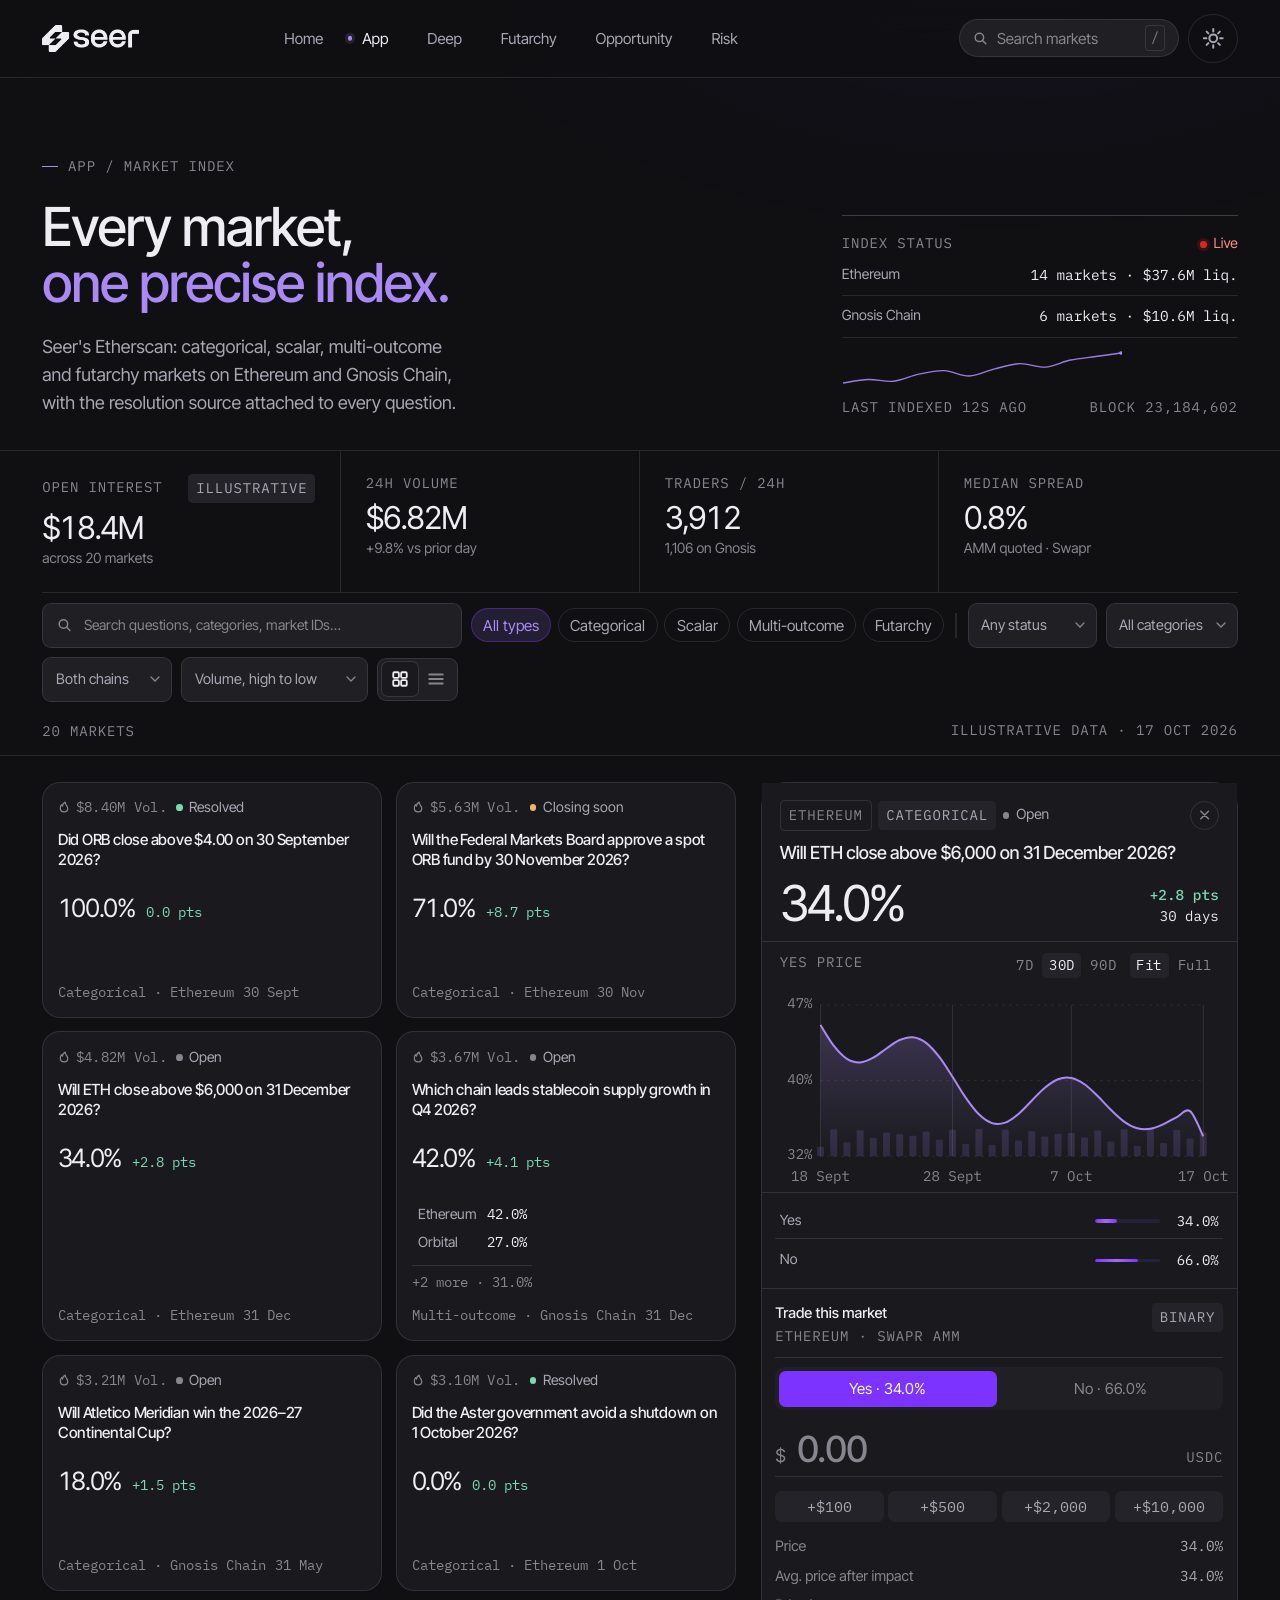
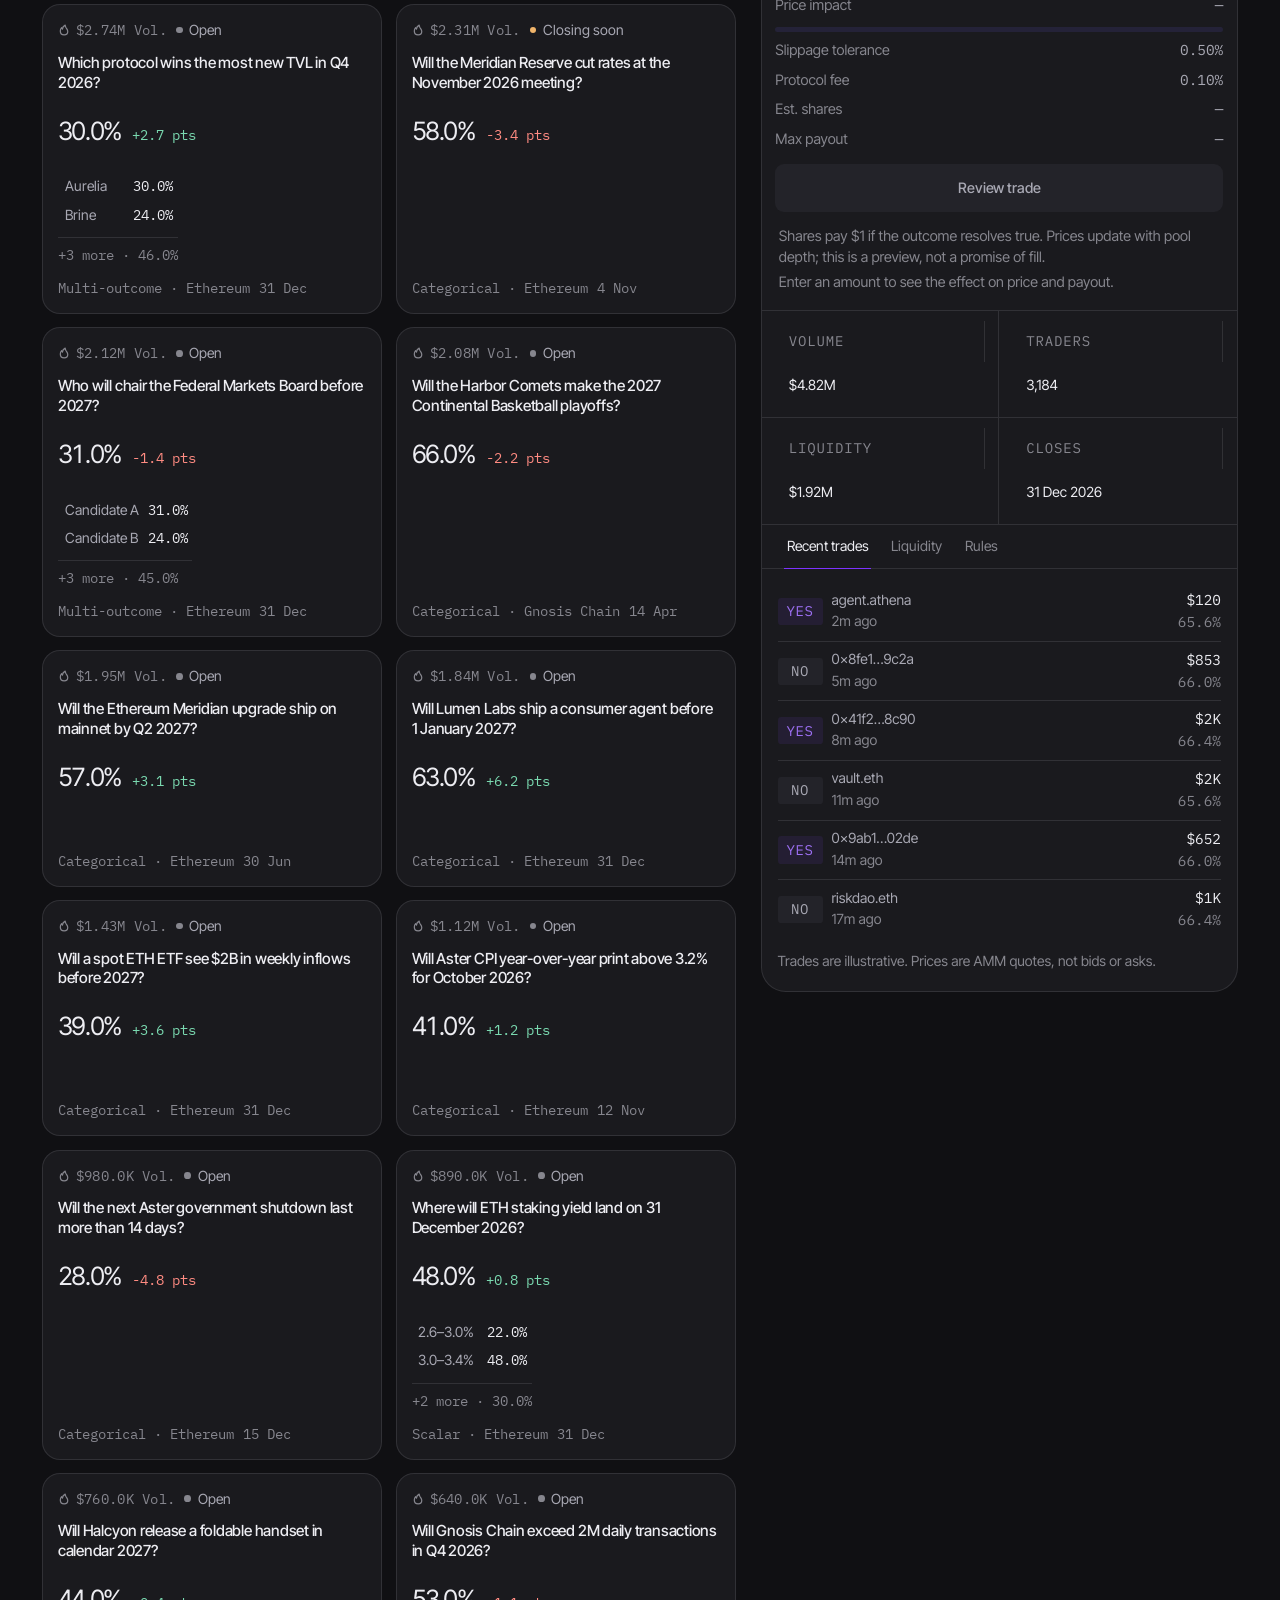
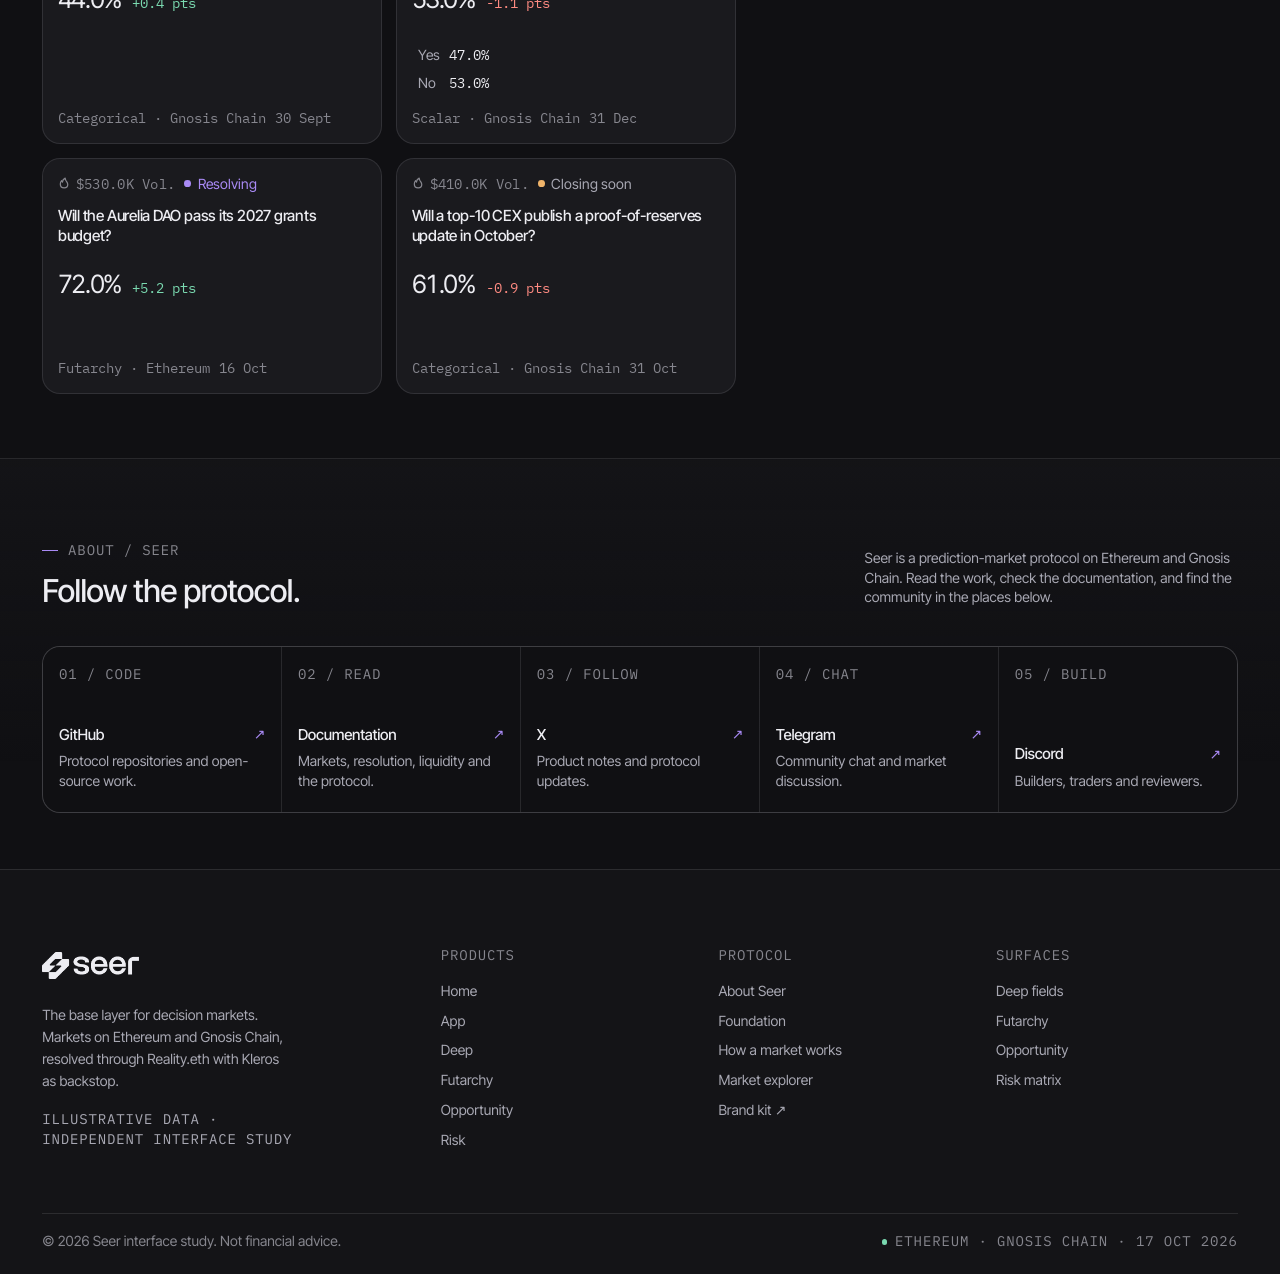
==== app/index.html @ 85393b7d "Initial Seer six-interface design study" ====
<!doctype html>
<html lang="en">
<head>
  <meta charset="utf-8">
  <meta name="viewport" content="width=device-width, initial-scale=1">
  <meta name="description" content="Seer App: a precise index of every market across Ethereum and Gnosis Chain.">
  <meta name="theme-color" content="#101013">
  <title>Seer App: Every market, one precise index</title>
  <script>try{var t=localStorage.getItem('seer-theme');if(t==='light')document.documentElement.dataset.theme='light'}catch(e){}</script>
  <link rel="icon" href="../logo/favicon.png" type="image/png">
  <link rel="stylesheet" href="../shared/shared.css?v=37">
  <style>
    body[data-page="app"] .top-actions > a.btn { display: none !important; }
    .explorer-head { padding-block: clamp(44px, 5.6vw, 72px) 32px; border-bottom: 1px solid var(--line); }
    .explorer-head-grid { display: grid; grid-template-columns:minmax(0, 1.3fr) minmax(17.5rem, .7fr); gap:clamp(2rem, 5vw, 4.5rem); align-items: end; }
    .explorer-head h1 { max-width:14ch; margin-top:1.25rem; }
    .explorer-head .lede { margin-top:1.25rem; max-width:55ch; }
    .index-status { border-top: 1px solid var(--line-strong); padding-top:1rem; }
    .index-status .top { display: flex; align-items: center; justify-content: space-between; gap:.75rem; }
    .index-status .chain-row { display: flex; justify-content: space-between; gap:1rem; align-items: center; padding:.5625rem 0; border-bottom: 1px solid var(--line); font-size:.7188rem; color: var(--text-2); }
    .index-status .chain-row b { font-family: var(--font-mono); font-weight: 400; font-size:.6562rem; color: var(--text); }
    .index-status .spark { margin-top:.75rem; height:2.125rem; }
    .index-status .foot { display: flex; justify-content: space-between; gap:.75rem; margin-top:.5rem; }

    .app-stats { display: grid; grid-template-columns:repeat(4, minmax(0, 1fr)); border-bottom: 1px solid var(--line); }
    .app-stat { padding:1.25rem 1.375rem 1.25rem 0; border-right: 1px solid var(--line); min-width:0; }
    .app-stat + .app-stat { padding-left:1.375rem; }
    .app-stat:last-child { border-right: 0; }
    .app-stat .k { display: flex; justify-content: space-between; gap:.5rem; align-items: center; }
    .app-stat .v { margin-top:.5rem; font-size:1.75rem; line-height:1; letter-spacing:-.045em; font-variant-numeric: tabular-nums; }
    .app-stat .s { margin-top:.3125rem; font-size:.6562rem; color: var(--muted); }

    .explorer-toolbar { position: relative; z-index: 40; background: color-mix(in srgb, var(--bg) 94%, transparent); border-bottom: 1px solid var(--line); }
    .toolbar-row { display: flex; flex-wrap: wrap; gap:.5rem; align-items: center; padding-block: 10px; }
    .toolbar-row .search-field { flex:1 1 15.625rem; }
    .toolbar-sep { width:.0625rem; height:1.375rem; background: var(--line); margin-inline: 2px; }
    .view-toggle { display: inline-flex; padding:.1875rem; border: 1px solid var(--line); border-radius:var(--r-sm); background: var(--surface); }
    .view-toggle button { width:2rem; height:1.875rem; display: grid; place-items: center; border: 0; border-radius:.3125rem; background: transparent; color: var(--muted); }
    .view-toggle button[aria-pressed="true"] { background: var(--card); color: var(--text); box-shadow: 0 0 0 1px var(--line); }
    .result-line { display: flex; align-items: center; justify-content: space-between; gap:.875rem; padding:.5rem 0 .75rem; flex-wrap: wrap; }
    .result-line .count { font-family: var(--font-mono); font-size:.625rem; letter-spacing:.06em; text-transform: uppercase; color: var(--muted); }
    .reset-btn { font-size:.6875rem; color: var(--violet-text); background: transparent; border: 0; padding:.125rem 0; border-bottom: 1px solid color-mix(in srgb, var(--violet-text) 40%, transparent); }

    .app-section { padding-block: 26px 64px; }
    .app-layout { display: grid; grid-template-columns:minmax(0, 1fr) 26.5rem; gap:1.375rem; align-items: start; }
    .app-list { min-width:0; }
    .app-market-grid { display: grid; grid-template-columns:repeat(2, minmax(0, 1fr)); gap:.75rem; }
    .app-card { padding:.8125rem; gap:.6875rem; border-radius:1rem; min-height:13.125rem; }
    .app-card .market-question { font-size:.8438rem; line-height:1.3; min-height:3.5em; -webkit-line-clamp: 3; }
    .app-card .market-card-top .meta { font-size:.5312rem; }
    .app-card .market-card-foot { font-size:.5312rem; }
    .app-card .prob { height:.25rem; }
    .app-card .card-prob-row { display: flex; align-items: baseline; justify-content: space-between; gap:.625rem; }
    .app-card .card-prob { font-size:1.5625rem; line-height:1; letter-spacing:-.055em; font-variant-numeric: tabular-nums; }
    .app-card .card-chg { font-family: var(--font-mono); font-size:.5938rem; }
    .app-card .card-chg.up { color: var(--success); }
    .app-card .card-chg.down { color: var(--live-text); }
    .app-card .outcome-more { font-family:var(--font-mono); font-size:.6875rem; color:var(--muted); padding-top:.375rem; border-top:1px solid var(--line); margin-top:.375rem; }
    .app-card .outcomes { gap:.1875rem; }
    .app-card .outcome { min-height:1.375rem; padding:.125rem .25rem .125rem .375rem; background: transparent; }
    .app-card .outcome .outcome-label { font-size:.625rem; }
    .app-card .outcome .outcome-price { font-size:.5938rem; }
    .app-card .market-card-foot { margin-top:auto; }

    .market-table { border: 1px solid var(--line); border-radius:var(--r-lg); overflow: hidden; display: none; }
    .market-table table { min-width:45rem; }
    .market-table .status { font-size:.625rem; }
    .market-table .prob-cell { display: flex; align-items: center; gap:.5rem; }
    .market-table .prob-cell .prob { width:3.5rem; }
    .market-table .prob-cell b { font-family: var(--font-mono); font-size:.625rem; font-weight: 400; min-width:2.125rem; text-align: right; }
    .app-list.is-table .app-market-grid { display: none; }
    .app-list.is-table .market-table { display: block; }

    /* Detail panel */
    .detail { border: 1px solid var(--line); border-radius:var(--r-card); background: var(--card); position: sticky; top:5.25rem; }
    .detail-empty { padding:3rem 1.25rem; text-align: center; color: var(--muted); }
    .detail-head { padding:.9375rem 1rem .8125rem; border-bottom: 1px solid var(--line); position: sticky; top:0; z-index: 3; background: var(--card); }
    .detail-top { display: flex; align-items: center; justify-content: space-between; gap:.625rem; }
    .detail-close { width:1.625rem; height:1.625rem; border: 1px solid var(--line); border-radius:50%; display: grid; place-items: center; background: transparent; color: var(--muted); }
    .detail-close:hover { color: var(--text); border-color: var(--line-strong); }
    .detail-q { margin-top:.625rem; font-size:1rem; line-height:1.3; letter-spacing:-.02em; font-weight: 500; width:100%; text-align: left; border: 0; background: transparent; padding:0; color: var(--text); }
    .detail-headline { display: flex; align-items: flex-end; justify-content: space-between; gap:.75rem; margin-top:.875rem; }
    .detail-headline .big { font-size:2.75rem; line-height:.9; letter-spacing:-.06em; font-variant-numeric: tabular-nums; }
    .detail-headline .big small { font-size:1rem; color: var(--muted); letter-spacing:-.02em; }
    .detail-headline .chg { font-family: var(--font-mono); font-size:.625rem; text-align: right; line-height:1.6; }
    .detail-headline .chg b { font-weight: 500; font-size:.6875rem; display: block; }
    .detail-chart { padding:.625rem .75rem .125rem; border-bottom: 1px solid var(--line); }
    .detail-chart .chart-head { margin-bottom:.25rem; padding:0 .25rem; }
    .detail-chart .chart-head .micro { margin:0; }
    .detail-chart .chart { margin-inline: -4px; }
    .detail-chart .legend { display: none; }
    .chart-controls { display:flex; align-items:center; gap:.375rem; flex-wrap:wrap; }
    .range-tabs { display: flex; gap:.125rem; }
    .range-tabs button { height:1.375rem; padding:0 .375rem; border: 0; border-radius:.25rem; background: transparent; color: var(--muted); font-family: var(--font-mono); font-size:.5rem; letter-spacing:.04em; }
    .range-tabs button[aria-pressed="true"] { background: var(--surface-2); color: var(--text); }

    .detail-outcomes { padding:.625rem .75rem; border-bottom: 1px solid var(--line); display: grid; gap:.25rem; }
    .detail-outcome { display: grid; grid-template-columns:minmax(0, 1fr) 3.625rem 2.75rem; align-items: center; gap:.5rem; padding:.375rem .25rem; border-bottom: 1px solid var(--line); }
    .detail-outcome:last-child { border-bottom: 0; }
    .detail-outcome .l { font-size:.7188rem; color: var(--text-2); overflow: hidden; text-overflow: ellipsis; white-space: nowrap; }
    .detail-outcome .p { font-family: var(--font-mono); font-size:.6562rem; text-align: right; color: var(--text); }
    .detail-outcome .prob { height:.1875rem; }
    .ticket-closed { border:1px dashed var(--line-strong); border-radius:.5rem; padding:1rem; color:var(--muted); font-size:.78rem; line-height:1.55; }
    .ticket-closed b { display:block; color:var(--text); font-weight:500; margin-bottom:.25rem; }
    .detail-ticket { padding:.75rem; border-bottom: 1px solid var(--line); }
    .detail-ticket .trade { border: 0; background: transparent; }
    .detail-ticket .trade-head { padding:0 0 .625rem; }
    .detail-ticket .trade-body { padding:.5rem 0 0; }
    .detail-ticket .trade-amount { padding-top:.125rem; }

    .detail-meta { display: grid; grid-template-columns:1fr 1fr; gap:0; border-bottom: 1px solid var(--line); }
    .detail-meta div { padding:.5625rem .75rem; border-right: 1px solid var(--line); border-bottom: 1px solid var(--line); }
    .detail-meta div:nth-child(even) { border-right: 0; }
    .detail-meta div:nth-last-child(-n+2) { border-bottom: 0; }
    .detail-meta .k { font-family: var(--font-mono); font-size:.5rem; letter-spacing:.09em; text-transform: uppercase; color: var(--muted); }
    .detail-meta .v { margin-top:.25rem; font-size:.7188rem; color: var(--text); }

    .detail-tabs { display: flex; gap:0; border-bottom: 1px solid var(--line); padding:0 .75rem; }
    .detail-tabs button { position: relative; height:2.375rem; padding:0 .625rem; border: 0; background: transparent; color: var(--muted); font-size:.6875rem; }
    .detail-tabs button[aria-selected="true"] { color: var(--text); }
    .detail-tabs button[aria-selected="true"]::after { content: ""; position: absolute; left:.5rem; right:.5rem; bottom:-.0625rem; height:.0625rem; background: var(--primary); }
    .detail-panel { padding:.75rem .875rem 1rem; }
    .detail-panel[hidden] { display: none; }
    .trade-list { display: grid; gap:0; }
    .trade-row-item { display: grid; grid-template-columns:2.5rem minmax(0, 1fr) auto; gap:.5rem; align-items: center; padding:.4375rem 0; border-bottom: 1px solid var(--line); font-size:.625rem; }
    .trade-row-item:last-child { border-bottom: 0; }
    .trade-row-item .side { font-family: var(--font-mono); font-size:.5rem; letter-spacing:.04em; padding:.1875rem .25rem; border-radius:.1875rem; text-align: center; }
    .trade-row-item .side.yes { background: var(--violet-soft); color: var(--violet-2); }
    .trade-row-item .side.no { background: var(--surface-2); color: var(--text-2); }
    .trade-row-item .who { color: var(--text-2); overflow: hidden; text-overflow: ellipsis; white-space: nowrap; }
    .trade-row-item .who span { display: block; color: var(--muted); font-size:.5312rem; margin-top:.0625rem; }
    .trade-row-item .amt { font-family: var(--font-mono); text-align: right; color: var(--text); }
    .trade-row-item .amt span { display: block; color: var(--muted); font-size:.5312rem; margin-top:.0625rem; }
    .liq-grid { display: grid; grid-template-columns:1fr 1fr; gap:.5rem; margin-bottom:.75rem; }
    .liq-box { padding:.5625rem; background: var(--surface); border-radius:.4375rem; }
    .liq-box .k { font-family: var(--font-mono); font-size:.5rem; letter-spacing:.08em; text-transform: uppercase; color: var(--muted); }
    .liq-box .v { margin-top:.25rem; font-size:.8125rem; font-family: var(--font-mono); }
    .liq-note { font-size:.625rem; line-height:1.5; color: var(--muted); }
    .rules-list { display: grid; gap:.625rem; }
    .rules-list li { padding-bottom:.625rem; border-bottom: 1px solid var(--line); font-size:.6562rem; line-height:1.5; color: var(--text-2); }
    .rules-list li:last-child { border-bottom: 0; padding-bottom:0; }
    .rules-list b { display: block; color: var(--text); font-weight: 500; font-size:.625rem; margin-bottom:.125rem; }

    .empty-app { padding:4rem 1.25rem; }
    .app-loading { display: grid; grid-template-columns:repeat(2, minmax(0, 1fr)); gap:.75rem; }

    @media (max-width: 1180px) {
      .app-layout { grid-template-columns:minmax(0, 1fr) 24rem; }
      .app-market-grid { grid-template-columns:1fr; }
      .app-stats .app-stat .v { font-size:1.5rem; }
    }
    @media (max-width: 980px) {
      .explorer-head-grid { grid-template-columns:1fr; align-items: start; }
      .index-status { max-width:32.5rem; }
      .app-layout { grid-template-columns:1fr; }
      .detail { position: static; }
      .app-market-grid { grid-template-columns:repeat(2, minmax(0, 1fr)); }
    }
    @media (max-width: 680px) {
      .explorer-head { padding-top:2.125rem; }
      .app-stats { grid-template-columns:1fr 1fr; }
      .app-stat { padding:.875rem .75rem .875rem 0; }
      .app-stat + .app-stat { padding-left:.75rem; }
      .app-stat:nth-child(2) { border-right: 0; }
      .app-stat:nth-child(n+3) { border-top: 1px solid var(--line); }
      .app-stat .v { font-size:1.375rem; }
      .app-stat .tag { display: none; }
      .toolbar-row { gap:.375rem; }
      .toolbar-sep { display: none; }
      .app-market-grid { grid-template-columns:1fr; }
      .app-card { min-height:0; }
      .detail-headline .big { font-size:2.5rem; }
      .detail { border-radius:1.125rem; }
      .market-table table { min-width:38.75rem; }
    }

    @media (min-width: 1024px) {
      
      body[data-page="app"] .index-status .chain-row { align-items:flex-start; }
      body[data-page="app"] .index-status .chain-row b { white-space:normal; text-align:right; max-width:68%; line-height:1.4; }
      body[data-page="app"] .outcome-more,
      body[data-page="app"] .card-chg,
      body[data-page="app"] .app-stat .s,
      body[data-page="app"] .index-status .chain-row,
      body[data-page="app"] .range-tabs button,
      body[data-page="app"] .trade-row-item,
      body[data-page="app"] .trade-row-item .who span,
      body[data-page="app"] .detail-outcome .l,
      body[data-page="app"] .detail-outcome .p,
      body[data-page="app"] .detail-meta .k,
      body[data-page="app"] .detail-meta .v,
      body[data-page="app"] .liq-note,
      body[data-page="app"] .result-line .count,
      body[data-page="app"] .detail-headline .chg,
      body[data-page="app"] .status,
      body[data-page="app"] .detail-ticket .trade-note { font-size:.78rem; line-height:1.45; }
      body[data-page="app"] .index-status .chain-row b,
      body[data-page="app"] .detail-tabs button,
      body[data-page="app"] .trade-row-item .amt span,
      body[data-page="app"] .trade-row-item .amt,
      body[data-page="app"] .detail-headline .chg b,
      body[data-page="app"] .detail-ticket .trade-note { font-size:.8rem; }

      body[data-page="app"] .app-card .market-card-top .meta,
      body[data-page="app"] .app-card .market-card-foot,
      body[data-page="app"] .app-card .outcome .outcome-label,
      body[data-page="app"] .app-card .outcome .outcome-price,
      body[data-page="app"] .status,
      body[data-page="app"] .tag,
      body[data-page="app"] .detail-tabs button,
      body[data-page="app"] .trade-row-item,
      body[data-page="app"] .trade-row-item .side,
      body[data-page="app"] .liq-box .k,
      body[data-page="app"] .rules-list li,
      body[data-page="app"] .detail-meta .k,
      body[data-page="app"] .detail-meta .v,
      body[data-page="app"] .search-field input,
      body[data-page="app"] .result-line .count { font-size:.78rem; line-height:1.45; }
      body[data-page="app"] .market-question { font-size:.85rem; }
      body[data-page="app"] .app-card .card-prob { font-size:1.4rem; }
      body[data-page="app"] table.data { font-size:.8rem; }
      body[data-page="app"] table.data .cell-title { font-size:.85rem; }
      body[data-page="app"] .detail-q { font-size:1rem; }
      body[data-page="app"] .btn,
      body[data-page="app"] .btn-sm,
      body[data-page="app"] .select { font-size:.8rem; }
    }
  </style>
</head>
<body data-page="app">
  <div id="site-header"></div>
  <main id="main">
    <section class="explorer-head">
      <div class="wrap">
        <div class="explorer-head-grid">
          <div>
            <p class="eyebrow">App / Market index</p>
            <h1 class="h1">Every market,<br><span class="accent">one precise index.</span></h1>
            <p class="lede">Seer's Etherscan: categorical, scalar, multi-outcome and futarchy markets on Ethereum and Gnosis Chain, with the resolution source attached to every question.</p>
          </div>
          <aside class="index-status" aria-label="Index status">
            <div class="top"><span class="micro">Index status</span><span class="status is-live"><span class="dot"></span>Live</span></div>
            <div class="chain-row"><span>Ethereum</span><b>14 markets · $37.6M liq.</b></div>
            <div class="chain-row"><span>Gnosis Chain</span><b>6 markets · $10.6M liq.</b></div>
            <div class="spark" id="index-spark" aria-hidden="true"></div>
            <div class="foot"><span class="micro">Last indexed 12s ago</span><span class="micro">Block 23,184,602</span></div>
          </aside>
        </div>
      </div>
    </section>

    <div class="wrap">
      <div class="app-stats" aria-label="Illustrative index statistics">
        <div class="app-stat"><div class="k"><span class="micro">Open interest</span><span class="tag">ILLUSTRATIVE</span></div><div class="v">$18.4M</div><div class="s">across 20 markets</div></div>
        <div class="app-stat"><div class="k"><span class="micro">24h volume</span></div><div class="v">$6.82M</div><div class="s">+9.8% vs prior day</div></div>
        <div class="app-stat"><div class="k"><span class="micro">Traders / 24h</span></div><div class="v">3,912</div><div class="s">1,106 on Gnosis</div></div>
        <div class="app-stat"><div class="k"><span class="micro">Median spread</span></div><div class="v">0.8%</div><div class="s">AMM quoted · Swapr</div></div>
      </div>
    </div>

    <div class="explorer-toolbar">
      <div class="wrap">
        <div class="toolbar-row">
          <label class="search-field">
            <span aria-hidden="true" id="search-icon"></span>
            <input id="market-search" type="search" placeholder="Search questions, categories, market IDs…" autocomplete="off" aria-label="Search markets">
          </label>
          <div class="chip-tabs" id="type-tabs" role="group" aria-label="Filter by market type">
            <button class="chip-tab" type="button" data-type="All" aria-pressed="true">All types</button>
            <button class="chip-tab" type="button" data-type="Categorical" aria-pressed="false">Categorical</button>
            <button class="chip-tab" type="button" data-type="Scalar" aria-pressed="false">Scalar</button>
            <button class="chip-tab" type="button" data-type="Multi-outcome" aria-pressed="false">Multi-outcome</button>
            <button class="chip-tab" type="button" data-type="Futarchy" aria-pressed="false">Futarchy</button>
          </div>
          <span class="toolbar-sep" aria-hidden="true"></span>
          <select class="select" id="status-filter" aria-label="Filter by status">
            <option value="All">Any status</option>
            <option value="open">Open</option>
            <option value="closing">Closing soon</option>
            <option value="resolving">Resolving</option>
            <option value="resolved">Resolved</option>
          </select>
          <select class="select" id="category-filter" aria-label="Filter by category">
            <option value="All">All categories</option>
            <option value="Crypto">Crypto</option>
            <option value="Macro">Macro</option>
            <option value="Policy">Policy</option>
            <option value="Politics">Politics</option>
            <option value="DeFi">DeFi</option>
            <option value="Tech">Tech</option>
            <option value="Sports">Sports</option>
            <option value="Governance">Governance</option>
          </select>
          <select class="select" id="chain-filter" aria-label="Filter by chain">
            <option value="All">Both chains</option>
            <option value="Ethereum">Ethereum</option>
            <option value="Gnosis Chain">Gnosis Chain</option>
          </select>
          <select class="select" id="sort-filter" aria-label="Sort markets">
            <option value="volume">Volume, high to low</option>
            <option value="closing">Closing soonest</option>
            <option value="probability">Probability, high to low</option>
            <option value="change">Biggest 30d move</option>
          </select>
          <div class="view-toggle" role="group" aria-label="View">
            <button type="button" data-view="grid" aria-pressed="true" aria-label="Card view" id="grid-btn"></button>
            <button type="button" data-view="table" aria-pressed="false" aria-label="Table view" id="table-btn"></button>
          </div>
        </div>
        <div class="result-line">
          <span class="count" id="result-count" aria-live="polite">20 markets</span>
          <button class="reset-btn" type="button" id="reset-filters" hidden>Reset filters</button>
          <span class="micro" style="margin-left:auto">Illustrative data · 17 Oct 2026</span>
        </div>
      </div>
    </div>

    <section class="app-section" aria-label="Market explorer">
      <div class="wrap">
        <div class="app-layout">
          <div class="app-list" id="app-list">
            <div class="app-market-grid" id="market-grid" aria-live="polite"></div>
            <div class="market-table table-wrap" id="market-table">
              <table class="data">
                <thead><tr><th scope="col">Market</th><th scope="col">Type</th><th scope="col">Chain</th><th scope="col" class="num">Probability</th><th scope="col" class="num">30d</th><th scope="col" class="num">Volume</th><th scope="col">Closes</th><th scope="col">Status</th></tr></thead>
                <tbody id="market-tbody"></tbody>
              </table>
            </div>
            <div id="app-empty" hidden></div>
          </div>
          <aside class="detail" id="detail" aria-label="Market detail" aria-live="polite"></aside>
        </div>
      </div>
    </section>
  </main>
    <section class="about-band" id="about" aria-labelledby="about-title">
      <div class="wrap">
        <div class="about-head">
          <div><p class="eyebrow">About / Seer</p><h2 class="h2" id="about-title">Follow the protocol.</h2></div>
          <p class="about-note">Seer is a prediction-market protocol on Ethereum and Gnosis Chain. Read the work, check the documentation, and find the community in the places below.</p>
        </div>
        <div class="about-links">
          <a class="about-link" href="https://github.com/seer-pm" target="_blank" rel="noopener noreferrer"><span class="about-index">01 / Code</span><span class="about-name">GitHub <span aria-hidden="true">↗</span></span><span class="about-desc">Protocol repositories and open-source work.</span></a>
          <a class="about-link" href="https://seer-3.gitbook.io/seer-documentation" target="_blank" rel="noopener noreferrer"><span class="about-index">02 / Read</span><span class="about-name">Documentation <span aria-hidden="true">↗</span></span><span class="about-desc">Markets, resolution, liquidity and the protocol.</span></a>
          <a class="about-link" href="https://x.com/seer_pm?s=11" target="_blank" rel="noopener noreferrer"><span class="about-index">03 / Follow</span><span class="about-name">X <span aria-hidden="true">↗</span></span><span class="about-desc">Product notes and protocol updates.</span></a>
          <a class="about-link" href="https://t.me/Seerpredictionmarket" target="_blank" rel="noopener noreferrer"><span class="about-index">04 / Chat</span><span class="about-name">Telegram <span aria-hidden="true">↗</span></span><span class="about-desc">Community chat and market discussion.</span></a>
          <a class="about-link" href="https://discord.com/invite/AYqDkeZuvk" target="_blank" rel="noopener noreferrer"><span class="about-index">05 / Build</span><span class="about-name">Discord <span aria-hidden="true">↗</span></span><span class="about-desc">Builders, traders and reviewers.</span></a>
        </div>
      </div>
    </section>

  <div id="site-footer"></div>
  <script src="../shared/shared.js?v=37"></script>
  <script>
    (function () {
      const S = window.SEER, f = S.fmt;
      const state = { q: '', type: 'All', status: 'All', chain: 'All', category: 'All', sort: 'volume', view: 'grid', selected: 'eth-6k', range: '30d', chartScale: 'fit', detailTab: 'activity' };
      const grid = document.getElementById('market-grid');
      const tbody = document.getElementById('market-tbody');
      const detail = document.getElementById('detail');
      const empty = document.getElementById('app-empty');
      const count = document.getElementById('result-count');
      const reset = document.getElementById('reset-filters');
      const appList = document.getElementById('app-list');
      document.getElementById('search-icon').innerHTML = S.icons.search;
      document.getElementById('grid-btn').innerHTML = S.icons.grid;
      document.getElementById('table-btn').innerHTML = S.icons.table;
      S.charts.sparkline(document.getElementById('index-spark'), [44, 46, 45, 49, 51, 48, 52, 55, 53, 57, 59, 61], { width: 280, height: 34 });

      const statusOrder = { open: 0, closing: 1, resolving: 2, resolved: 3 };
      function probText(m) {
        if (m.type === 'Multi-outcome' || m.type === 'Scalar') return f.pct(m.leading.price);
        return f.pct(m.outcomes[0].price);
      }
      function thumb(m) {
        return '<div class="card-prob-row"><div class="card-prob">' + probText(m) + '</div><div class="card-chg ' + (m.change >= 0 ? 'up' : 'down') + '">' + f.pts(m.change) + '</div></div>' +
          '<div class="prob" style="--p:' + f.pct(m.leading.price, 1) + '"><span></span></div>';
      }
      function cardMarkup(m) {
        const multi = m.type === 'Multi-outcome' || m.type === 'Scalar';
        const hidden = multi ? m.outcomes.slice(2) : [];
        const hiddenPct = hidden.reduce((a, o) => a + o.price, 0);
        const outcomes = multi
          ? '<div class="outcomes">' + m.outcomes.slice(0, 2).map((o) => '<div class="outcome"><span class="outcome-label">' + S.esc(o.label) + '</span><span class="outcome-price">' + f.pct(o.price) + '</span></div>').join('') +
            (hidden.length ? '<div class="outcome-more">+' + hidden.length + ' more · ' + f.pct(hiddenPct) + '</div>' : '') + '</div>'
          : '';
        return '<button class="market-card app-card" type="button" data-id="' + m.id + '" aria-pressed="' + (state.selected === m.id) + '">' +
          '<div class="market-card-top"><span class="meta">' + S.icons.flame + ' ' + f.usd(m.volume) + ' Vol.</span>' + S.statusMarkup(m.status) + '</div>' +
          '<div class="market-question">' + S.esc(m.question) + '</div>' +
          thumb(m) + outcomes +
          '<div class="market-card-foot"><span>' + S.esc(m.type) + ' · ' + S.esc(m.chain) + '</span><span>' + f.shortDate(m.closes) + '</span></div>' +
          '</button>';
      }
      function rowMarkup(m) {
        return '<tr tabindex="0" data-id="' + m.id + '" aria-selected="' + (state.selected === m.id) + '">' +
          '<td><span class="cell-title">' + S.esc(m.question) + '</span></td>' +
          '<td class="mono">' + S.esc(m.type) + '</td>' +
          '<td class="mono">' + S.esc(m.chain) + '</td>' +
          '<td class="num"><div class="prob-cell"><div class="prob"><span style="width:' + f.pct(m.leading.price) + '"></span></div><b>' + probText(m) + '</b></div></td>' +
          '<td class="num mono ' + (m.change >= 0 ? 'trend-up' : 'trend-down') + '">' + f.pts(m.change) + '</td>' +
          '<td class="num mono">' + f.usd(m.volume) + '</td>' +
          '<td class="mono">' + f.shortDate(m.closes) + '</td>' +
          '<td>' + S.statusMarkup(m.status) + '</td></tr>';
      }

      function filtered() {
        let list = S.markets.slice();
        const q = state.q.trim().toLowerCase();
        if (q) list = list.filter((m) => (m.question + ' ' + m.category + ' ' + m.type + ' ' + m.chain + ' ' + m.id).toLowerCase().includes(q));
        if (state.type !== 'All') list = list.filter((m) => m.type === state.type);
        if (state.status !== 'All') list = list.filter((m) => m.status === state.status);
        if (state.chain !== 'All') list = list.filter((m) => m.chain === state.chain);
        if (state.category !== 'All') list = list.filter((m) => m.category === state.category);
        if (state.sort === 'volume') list.sort((a, b) => b.volume - a.volume);
        if (state.sort === 'closing') list.sort((a, b) => new Date(a.closes) - new Date(b.closes));
        if (state.sort === 'probability') list.sort((a, b) => b.leading.price - a.leading.price);
        if (state.sort === 'change') list.sort((a, b) => Math.abs(b.change) - Math.abs(a.change));
        return list;
      }

      function renderList() {
        const list = filtered();
        count.textContent = list.length + (list.length === 1 ? ' market' : ' markets');
        const dirty = state.q || state.type !== 'All' || state.status !== 'All' || state.chain !== 'All' || state.category !== 'All';
        reset.hidden = !dirty;
        grid.innerHTML = list.map(cardMarkup).join('');
        tbody.innerHTML = list.map(rowMarkup).join('');
        empty.hidden = list.length !== 0;
        if (!list.length) {
          empty.className = 'empty empty-app';
          empty.innerHTML = '<div class="empty-title">No markets match those filters.</div><p>Try a broader search, another market type, or clear the status and chain filters.</p><button class="btn btn-sm mt-8" type="button" id="empty-clear">Clear filters</button>';
          const b = document.getElementById('empty-clear');
          if (b) b.addEventListener('click', clearFilters);
        }
        appList.classList.toggle('is-table', state.view === 'table');
      }

      function clearFilters() {
        state.q = ''; state.type = 'All'; state.status = 'All'; state.chain = 'All'; state.category = 'All';
        document.getElementById('market-search').value = '';
        document.getElementById('category-filter').value = 'All';
        document.getElementById('status-filter').value = 'All';
        document.getElementById('chain-filter').value = 'All';
        document.querySelectorAll('#type-tabs .chip-tab').forEach((b) => b.setAttribute('aria-pressed', String(b.dataset.type === 'All')));
        renderList();
      }

      grid.addEventListener('click', (e) => {
        const b = e.target.closest('[data-id]');
        if (b) selectMarket(b.dataset.id);
      });
      tbody.addEventListener('click', (e) => {
        const tr = e.target.closest('tr[data-id]');
        if (tr) selectMarket(tr.dataset.id);
      });
      tbody.addEventListener('keydown', (e) => {
        if (e.key !== 'Enter' && e.key !== ' ') return;
        const tr = e.target.closest('tr[data-id]');
        if (!tr) return;
        e.preventDefault();
        selectMarket(tr.dataset.id);
      });

      function historyFor(m, range) {
        const base = m.history;
        if (range === '7d') return base.slice(-7);
        if (range === '30d') return base;
        const vals = [];
        const end = base[0].value;
        for (let i = 0; i < 90; i++) {
          const t = i / 89;
          const v = S.clamp(end * (1 - .16 + t * .16) + Math.sin(i * .32 + 2) * .018 + Math.cos(i * .7) * .008, .01, .99);
          vals.push({ date: new Date(Date.now() - (89 - i) * 864e5).toISOString().slice(0, 10), value: i === 89 ? base[base.length - 1].value : v });
        }
        return vals;
      }

      function recentTrades(m) {
        const names = ['0x41f2…8c90', 'vault.eth', '0x9ab1…02de', 'riskdao.eth', '0x77c4…a0e1', '0x2d10…b3f8', 'agent.athena', '0x8fe1…9c2a'];
        const sides = ['Yes', 'No', 'Yes', 'Yes', 'No', 'Yes', 'Yes', 'No'];
        return Array.from({ length: 6 }).map((_, i) => {
          const side = m.type === 'Multi-outcome' ? m.outcomes[(i + 1) % m.outcomes.length].label : sides[i % 2];
          const amt = 120 + ((i * 733) % 2400);
          return { side, who: names[(i + m.id.length) % names.length], amount: amt, price: S.clamp(m.leading.price + (i % 3 - 1) * .004, .01, .99), time: (i * 3 + 2) + 'm ago' };
        });
      }

      function renderDetail() {
        const m = S.markets.find((x) => x.id === state.selected);
        if (!m) {
          detail.innerHTML = '<div class="detail-empty"><div class="micro" style="margin-bottom:.5rem">No market selected</div><p class="small">Choose a market from the index to read its record, chart and trade ticket.</p></div>';
          return;
        }
        const binary = m.type !== 'Multi-outcome' && m.type !== 'Scalar';
        detail.innerHTML =
          '<div class="detail-head">' +
          '<div class="detail-top"><div class="row" style="gap:.375rem"><span class="tag tag-chain">' + S.esc(m.chain) + '</span><span class="tag">' + S.esc(m.type) + '</span>' + S.statusMarkup(m.status) + '</div><button class="detail-close" type="button" id="detail-close" aria-label="Close market detail">' + S.icons.close + '</button></div>' +
          '<h2 class="detail-q">' + S.esc(m.question) + '</h2>' +
          '<div class="detail-headline"><div class="big">' + probText(m) + '</div><div class="chg"><b class="' + (m.change >= 0 ? 'trend-up' : 'trend-down') + '">' + f.pts(m.change) + '</b><span>30 days</span></div></div>' +
          '</div>' +
          '<div class="detail-chart">' +
          '<div class="chart-head"><span class="micro">' + (binary ? 'Yes price' : 'Leading outcome · ' + S.esc(m.leading.label)) + '</span><div class="chart-controls"><div class="range-tabs" role="group" aria-label="Chart range"><button type="button" data-range="7d" aria-pressed="' + (state.range === '7d') + '">7D</button><button type="button" data-range="30d" aria-pressed="' + (state.range === '30d') + '">30D</button><button type="button" data-range="90d" aria-pressed="' + (state.range === '90d') + '">90D</button></div><div class="range-tabs" role="group" aria-label="Chart scale"><button type="button" data-scale="fit" aria-pressed="' + (state.chartScale === 'fit') + '">Fit</button><button type="button" data-scale="full" aria-pressed="' + (state.chartScale === 'full') + '">Full</button></div></div></div>' +
          '<div id="detail-chart-slot"><div class="skeleton" style="height:11.25rem;border-radius:0"></div></div>' +
          '</div>' +
          '<div class="detail-outcomes">' + m.outcomes.map((o) => '<div class="detail-outcome"><span class="l">' + S.esc(o.label) + '</span><div class="prob"><span style="width:' + f.pct(o.price) + '"></span></div><span class="p">' + f.pct(o.price) + '</span></div>').join('') + '</div>' +
          '<div class="detail-ticket" id="detail-ticket"></div>' +
          '<div class="detail-meta">' +
          '<div><div class="k">Volume</div><div class="v">' + f.usd(m.volume) + '</div></div>' +
          '<div><div class="k">Traders</div><div class="v">' + f.num(m.traders) + '</div></div>' +
          '<div><div class="k">Liquidity</div><div class="v">' + f.usd(m.liquidity) + '</div></div>' +
          '<div><div class="k">Closes</div><div class="v">' + f.date(m.closes) + '</div></div>' +
          '</div>' +
          '<div class="detail-tabs" role="tablist" aria-label="Market detail sections">' +
          ['activity', 'liquidity', 'rules'].map((t) => '<button type="button" role="tab" id="dtab-' + t + '" aria-selected="' + (state.detailTab === t) + '" data-dtab="' + t + '">' + (t === 'activity' ? 'Recent trades' : t === 'liquidity' ? 'Liquidity' : 'Rules') + '</button>').join('') +
          '</div>' +
          '<div class="detail-panel" id="detail-panel"></div>';

        // Chart
        const hist = historyFor(m, state.range);
        const hv = hist.map((h) => h.value);
        const lo = Math.min(...hv), hi = Math.max(...hv);
        const pad = Math.max(.015, (hi - lo) * .18);
        const fitMin = Math.max(0, lo - pad), fitMax = Math.min(1, hi + pad);
        setTimeout(() => {
          S.charts.line(document.getElementById('detail-chart-slot'), {
            series: [{ name: binary ? 'Yes' : m.leading.label, values: hv, area: true }],
            labels: hist.map((h) => f.shortDate(h.date)),
            height: 180,
            volume: hist.map((h, i) => Math.round(m.volume * (0.35 + 0.65 * Math.abs(Math.sin(i * 1.7))))),
            yMin: state.chartScale === 'fit' ? fitMin : 0,
            yMax: state.chartScale === 'fit' ? fitMax : 1,
            yTicks: 2,
            xTicks: 4,
            yFormat: (v) => Math.round(v * 100) + '%',
            label: 'Price history for ' + m.question,
            caption: ''
          });
        }, 60);

        // Trade ticket
        const tradeOutcomes = binary ? [{ id: 'yes', label: 'Yes', price: m.outcomes[0].price }, { id: 'no', label: 'No', price: 1 - m.outcomes[0].price }] : m.outcomes.map((o) => ({ id: o.label, label: o.label, price: o.price }));
        if (m.status === 'resolved' || m.status === 'resolving') {
          document.getElementById('detail-ticket').innerHTML = '<div class="ticket-closed"><b>' + (m.status === 'resolved' ? 'Market resolved' : 'Trading closed · resolving') + '</b>' + (m.status === 'resolved' ? 'Final prices are fixed. Redeem winning shares at $1 each.' : 'The market is awaiting its resolution source. Trading is not available.') + '</div>';
          renderDetailPanel(m);
          bindDetail();
          return;
        }
        S.tradeTicket(document.getElementById('detail-ticket'), {
          title: 'Trade this market',
          subtitle: m.chain + ' · Swapr AMM',
          outcomes: tradeOutcomes,
          depth: m.liquidity,
          initialAmount: 0,
          onChange: (st) => {
            const note = document.getElementById('trade-effect');
            if (note) {
              if (st.amount <= 0) note.textContent = 'Enter an amount to see the effect on price and payout.';
              else note.textContent = 'Moves ' + st.outcome.label + ' from ' + f.pct(st.price) + ' to ' + f.pct(S.clamp(st.price + st.impactPct / 100 * .5, 0, .99)) + ' · ' + f.num(st.shares, 1) + ' shares.';
            }
          },
          onConfirm: (st) => {
            const row = '<div class="trade-row-item"><span class="side ' + (st.side === 'no' ? 'no' : 'yes') + '">' + st.outcome.label.slice(0, 3).toUpperCase() + '</span><span class="who">You<span>' + f.usd(st.amount, 0) + ' at ' + f.pct(st.avgPrice) + '</span></span><span class="amt">' + f.num(st.shares, 1) + '<span>shares</span></span></div>';
            const list = document.getElementById('trade-list');
            if (list) list.insertAdjacentHTML('afterbegin', row);
          }
        });
        const ticket = document.getElementById('detail-ticket');
        ticket.insertAdjacentHTML('beforeend', '<p class="trade-note" id="trade-effect">Enter an amount to see the effect on price and payout.</p>');

        renderDetailPanel(m);
        bindDetail();
      }

      function renderDetailPanel(m) {
        const panel = document.getElementById('detail-panel');
        if (!panel) return;
        if (state.detailTab === 'activity') {
          panel.innerHTML = '<div class="trade-list" id="trade-list">' + recentTrades(m).map((t) => '<div class="trade-row-item"><span class="side ' + (t.side === 'No' ? 'no' : 'yes') + '">' + S.esc(t.side.slice(0, 3).toUpperCase()) + '</span><span class="who">' + S.esc(t.who) + '<span>' + t.time + '</span></span><span class="amt">' + f.usd(t.amount, 0) + '<span>' + f.pct(t.price) + '</span></span></div>').join('') + '</div><p class="liq-note mt-12">Trades are illustrative. Prices are AMM quotes, not bids or asks.</p>';
        } else if (state.detailTab === 'liquidity') {
          panel.innerHTML = '<div class="liq-grid"><div class="liq-box"><div class="k">Pool depth</div><div class="v">' + f.usd(m.liquidity) + '</div></div><div class="liq-box"><div class="k">24h fees</div><div class="v">' + f.usd(Math.round(m.volume * .0028), 0) + '</div></div><div class="liq-box"><div class="k">Impact · $1k</div><div class="v">' + ((1000 / (m.liquidity + 1000)) * 100).toFixed(2) + '%</div></div><div class="liq-box"><div class="k">Impact · $10k</div><div class="v">' + ((10000 / (m.liquidity + 10000)) * 100).toFixed(2) + '%</div></div></div><p class="liq-note">Liquidity providers earn trading fees plus incentives. Quotes come from a constant-product pool; larger orders move the price before they fill.</p>';
        } else {
          panel.innerHTML = '<ul class="rules-list"><li><b>Resolution source</b>Reality.eth proposal against the named public source, with Kleros as backstop arbitration.</li><li><b>Market rules</b>' + S.esc(m.rules) + '</li><li><b>Close</b>' + f.date(m.closes) + ' · 21:00 UTC</li><li><b>Market ID</b><span class="mono">' + S.esc(m.id) + ' · ' + S.esc(m.chain.toLowerCase().replace(/ /g, '-')) + '</span></li></ul>';
        }
      }

      function bindDetail() {
        const close = document.getElementById('detail-close');
        if (close) close.addEventListener('click', () => { state.selected = null; renderDetail(); renderList(); });
        detail.querySelectorAll('[data-range]').forEach((b) => b.addEventListener('click', () => {
          state.range = b.dataset.range;
          renderDetail();
        }));
        detail.querySelectorAll('[data-scale]').forEach((b) => b.addEventListener('click', () => {
          state.chartScale = b.dataset.scale;
          renderDetail();
        }));
        detail.querySelectorAll('[data-dtab]').forEach((b) => b.addEventListener('click', () => {
          state.detailTab = b.dataset.dtab;
          renderDetail();
        }));
      }

      function selectMarket(id) {
        state.selected = id;
        renderList();
        renderDetail();
        if (window.innerWidth < 981) {
          setTimeout(() => detail.scrollIntoView({ behavior: 'smooth', block: 'start' }), 40);
        }
      }

      function setup() {
        document.getElementById('market-search').addEventListener('input', (e) => { state.q = e.target.value; renderList(); });
        document.getElementById('type-tabs').addEventListener('click', (e) => {
          const b = e.target.closest('[data-type]');
          if (!b) return;
          state.type = b.dataset.type;
          document.querySelectorAll('#type-tabs .chip-tab').forEach((x) => x.setAttribute('aria-pressed', String(x === b)));
          renderList();
        });
        document.getElementById('status-filter').addEventListener('change', (e) => { state.status = e.target.value; renderList(); });
        document.getElementById('category-filter').addEventListener('change', (e) => { state.category = e.target.value; renderList(); });
        document.getElementById('chain-filter').addEventListener('change', (e) => { state.chain = e.target.value; renderList(); });
        document.getElementById('sort-filter').addEventListener('change', (e) => { state.sort = e.target.value; renderList(); });
        document.querySelectorAll('.view-toggle button').forEach((b) => b.addEventListener('click', () => {
          state.view = b.dataset.view;
          document.querySelectorAll('.view-toggle button').forEach((x) => x.setAttribute('aria-pressed', String(x === b)));
          renderList();
        }));
        document.getElementById('reset-filters').addEventListener('click', clearFilters);
        renderList();
        renderDetail();
        if (new URLSearchParams(location.search).get('focus') === 'search') {
          setTimeout(() => document.getElementById('market-search').focus(), 300);
        }
      }

      // initial skeletons
      grid.innerHTML = Array.from({ length: 6 }).map(() => '<div class="skeleton skeleton-card" style="height:13.125rem"></div>').join('');
      detail.innerHTML = '<div style="padding:1rem"><div class="skeleton" style="height:.875rem;width:40%"></div><div class="skeleton mt-16" style="height:1.75rem;width:88%"></div><div class="skeleton mt-8" style="height:1.75rem;width:64%"></div><div class="skeleton mt-16" style="height:11.25rem;border-radius:0"></div></div>';
      setTimeout(setup, 520);
    })();
  </script>
</body>
</html>
---- shared/shared.css ----
@font-face {
  font-family: 'Inter Tight';
  font-style: normal;
  font-weight: 400 600;
  font-display: swap;
  src: url('../fonts/inter-tight-var.woff2') format('woff2');
}
@font-face {
  font-family: 'IBM Plex Mono';
  font-style: normal;
  font-weight: 400;
  font-display: swap;
  src: url('../fonts/ibm-plex-mono-400.woff2') format('woff2');
}
@font-face {
  font-family: 'IBM Plex Mono';
  font-style: normal;
  font-weight: 500;
  font-display: swap;
  src: url('../fonts/ibm-plex-mono-500.woff2') format('woff2');
}

/* ============================================================
   SEER / ELECTRIC FOUNDATION
   Shared foundation: tokens, type, shell, components, charts.
   ============================================================ */

:root {
  --lockup-mask:url("[data-uri]");
  --rays-mask:url("[data-uri]");
  color-scheme: dark;

  --bg:#101013;
  --hero:#0c0a16;
  --card:#1a1a1e;
  --surface:#1f1f24;
  --surface-2: #232329;
  --text:#ededf2;
  --text-2: #a8a8b3;
  --muted:#86868e;
  --primary:#7d33ff;
  --primary-strong:#8f55f7;
  --violet-text:#a98af5;
  --violet-soft:#241e33;
  --violet-2: #9c6ff2;
  --live:#dc251c;
  --live-text:#ff8b82;
  --success:#7ad9b0;
  --warning:#f0b46a;
  --focus:#a98af5;
  --line:rgba(237, 237, 242, .11);
  --line-strong:rgba(237, 237, 242, .21);
  --track:#242238;
  --chart-1: #a98af5;
  --chart-2: #7d33ff;
  --chart-3: #6f6b8f;
  --chart-4: #d8ccff;
  --hero-text:#e9eafa;
  --hero-muted:#a9a3c4;
  --feature:#0c0a16;
  --feature-text:#ededf2;
  --shadow-1: inset 0 1px 0 rgba(255, 255, 255, .035), 0 18px 40px -32px rgba(0, 0, 0, .9);
  --shadow-2: 0 30px 80px -48px rgba(0, 0, 0, .95);

  --font-ui:"Inter Tight", "PP Neue Montreal", -apple-system, BlinkMacSystemFont, "Segoe UI", Arial, sans-serif;
  --font-mono:"IBM Plex Mono", ui-monospace, SFMono-Regular, Menlo, Consolas, monospace;

  --fs-display:clamp(3.2rem, 5.4vw, 4.75rem);
  --fs-h1: clamp(2.4rem, 4.2vw, 3.5rem);
  --fs-h2: clamp(1.75rem, 2.4vw, 2.25rem);
  --fs-h3: 1.375rem;
  --fs-body:.9375rem;
  --fs-small:.8125rem;
  --fs-meta:.75rem;
  --fs-micro:.625rem;

  --r-xs:.25rem;
  --r-sm:.5rem;
  --r-md:.75rem;
  --r-lg:1rem;
  --r-card:1.375rem;
  --r-xl:1.75rem;
  --r-pill:62.4375rem;

  --gutter:clamp(1.25rem, 3.3vw, 3rem);
  --max:90rem;
  --section:clamp(4rem, 7vw, 6.5rem);
  --ease:cubic-bezier(.2, .7, .2, 1);
}

[data-theme="light"] {
  color-scheme: light;
  --bg:#f7f7f9;
  --hero:#f0edf9;
  --card:#ffffff;
  --surface:#f1f1f4;
  --surface-2: #e8e6ef;
  --text:#17171c;
  --text-2: #5c5c66;
  --muted:#6d6d78;
  --primary:#7d33ff;
  --primary-strong:#6c2bd9;
  --violet-text:#6c2bd9;
  --violet-soft:#efe9fc;
  --violet-2: #6c2bd9;
  --live:#c21c14;
  --live-text:#a11912;
  --success:#197a55;
  --warning:#8a5410;
  --focus:#6c2bd9;
  --line:rgba(23, 23, 28, .12);
  --line-strong:rgba(23, 23, 28, .22);
  --track:#d9d7e2;
  --chart-1: #6c2bd9;
  --chart-2: #9b6bf0;
  --chart-3: #8e8a9c;
  --chart-4: #c9b6f7;
  --hero-text:#17171c;
  --hero-muted:#5c5478;
  --feature:#0c0a16;
  --feature-text:#ededf2;
  --shadow-1: inset 0 1px 0 rgba(255, 255, 255, .7), 0 18px 40px -34px rgba(23, 23, 28, .35);
  --shadow-2: 0 30px 80px -50px rgba(23, 23, 28, .4);
}

*,
*::before,
*::after { box-sizing: border-box; }

[hidden] { display: none !important; }

html {
  font-size:100%;
  -webkit-text-size-adjust: 100%;
  scroll-behavior: smooth;
  scroll-padding-top: 5.25rem;
}

@media (min-width: 1024px) { html { font-size:112.5%; } }
@media (min-width: 1440px) { html { font-size:125%; } }
@media (min-width: 1920px) { html { font-size:137.5%; } }

body {
  margin:0;
  background: var(--bg);
  color: var(--text);
  font-family: var(--font-ui);
  font-size:var(--fs-body);
  line-height:1.55;
  -webkit-font-smoothing: antialiased;
  text-rendering: geometricPrecision;
  min-height:100vh;
}

body::before {
  content: "";
  position: fixed;
  inset:0;
  z-index: -1;
  pointer-events: none;
  background:
    radial-gradient(1000px 520px at 78% -8%, rgba(125, 51, 255, .075), transparent 60%);
  opacity: .65;
}

[data-theme="light"] body::before {
  background: radial-gradient(900px 500px at 80% -10%, rgba(125, 51, 255, .07), transparent 62%);
  opacity: 1;
}

::selection { background: var(--primary); color: #f5f8fb; }

img, svg { display: block; max-width:100%; }

button, input, select, textarea { font:inherit; color: inherit; }
button { cursor: pointer; }
a { color: inherit; text-decoration: none; }
p, h1, h2, h3, h4, ul, ol, figure { margin:0; }
ul, ol { padding:0; list-style: none; }
table { border-collapse: collapse; width:100%; }

:focus-visible {
  outline: 2px solid var(--focus);
  outline-offset: 2px;
  border-radius:.125rem;
}

::-webkit-scrollbar { width:.625rem; height:.625rem; }
::-webkit-scrollbar-track { background: transparent; }
::-webkit-scrollbar-thumb { background: var(--line-strong); border-radius:62.4375rem; border: 3px solid var(--bg); }
::-webkit-scrollbar-thumb:hover { background: var(--muted); }

/* ---------- Layout ---------- */

.wrap {
  width:100%;
  max-width:var(--max);
  margin-inline: auto;
  padding-inline: var(--gutter);
}

.section { padding-block: var(--section); }
.section-sm { padding-block: clamp(40px, 4.6vw, 68px); }
.tight { padding-block: clamp(32px, 3.4vw, 48px); }

.grid { display: grid; gap:1.5rem; }
.grid-12 { grid-template-columns:repeat(12, minmax(0, 1fr)); }
.grid-2 { grid-template-columns:repeat(2, minmax(0, 1fr)); }
.grid-3 { grid-template-columns:repeat(3, minmax(0, 1fr)); }
.grid-4 { grid-template-columns:repeat(4, minmax(0, 1fr)); }
.split { display: grid; grid-template-columns:minmax(0, 1.35fr) minmax(0, 1fr); gap:clamp(2rem, 5vw, 5rem); align-items: start; }
.split-wide { display: grid; grid-template-columns:minmax(0, 1.6fr) minmax(0, 1fr); gap:clamp(2rem, 5vw, 5rem); align-items: start; }
.row { display: flex; align-items: center; gap:.75rem; flex-wrap: wrap; }
.row-between { display: flex; align-items: center; justify-content: space-between; gap:1rem; flex-wrap: wrap; }
.stack-8 { display: grid; gap:.5rem; }
.stack-12 { display: grid; gap:.75rem; }
.stack-16 { display: grid; gap:1rem; }
.stack-24 { display: grid; gap:1.5rem; }
.stack-32 { display: grid; gap:2rem; }

.rule { height:.0625rem; background: var(--line); border: 0; margin:0; }
.rule-strong { height:.0625rem; background: var(--line-strong); border: 0; margin:0; }
.hairline-top { border-top: 1px solid var(--line); }
.hairline-bottom { border-bottom: 1px solid var(--line); }

/* ---------- Type ---------- */

.display {
  font-size:var(--fs-display);
  line-height:1.05;
  letter-spacing:-.02em;
  font-weight: 500;
  text-wrap: balance;
}
.h1 { font-size:var(--fs-h1); line-height:1.05; letter-spacing:-.02em; font-weight: 500; text-wrap: balance; }
.h2 { font-size:var(--fs-h2); line-height:1.08; letter-spacing:-.02em; font-weight: 500; text-wrap: balance; }
.h3 { font-size:var(--fs-h3); line-height:1.15; letter-spacing:-.02em; font-weight: 500; }
.h4 { font-size:1rem; line-height:1.3; letter-spacing:-.01em; font-weight: 500; }
.lede { font-size:clamp(1rem, 1.2vw, 1.125rem); line-height:1.55; color: var(--text-2); max-width:62ch; }
.body { color: var(--text-2); }
.small { font-size:var(--fs-small); line-height:1.5; color: var(--text-2); }
.meta { font-size:var(--fs-meta); color: var(--muted); }
.micro {
  font-family: var(--font-mono);
  font-size:var(--fs-micro);
  line-height:1.3;
  letter-spacing:.14em;
  text-transform: uppercase;
  color: var(--muted);
  font-weight: 400;
}
.mono { font-family: var(--font-mono); font-variant-numeric: tabular-nums; }
.num { font-variant-numeric: tabular-nums; letter-spacing:-.02em; }
.accent { color: var(--violet-text); }
.muted { color: var(--muted); }
.text-2 { color: var(--text-2); }
.text { color: var(--text); }
.strong { font-weight: 600; }
.nowrap { white-space: nowrap; }
.balance { text-wrap: balance; }
.pretty { text-wrap: pretty; }

.eyebrow {
  display: inline-flex;
  align-items: center;
  gap:.5625rem;
  font-family: var(--font-mono);
  font-size:var(--fs-micro);
  letter-spacing:.14em;
  text-transform: uppercase;
  color: var(--muted);
}
.eyebrow::before {
  content: "";
  width:.875rem;
  height:.0625rem;
  background: var(--violet-text);
  flex:none;
}
.eyebrow.no-rule::before { display: none; }

.section-head {
  display: grid;
  grid-template-columns:7.75rem minmax(0, 1fr) minmax(0, .72fr);
  gap:1.5rem;
  align-items: start;
  padding-top:1.25rem;
  border-top: 1px solid var(--line);
  margin-bottom:clamp(1.75rem, 4vw, 3rem);
}
.section-head .index { padding-top:.375rem; }
.section-head h2 { max-width:18ch; }
.section-head .head-note { max-width:48ch; justify-self: end; color: var(--text-2); font-size:var(--fs-small); line-height:1.55; }

.index {
  font-family: var(--font-mono);
  font-size:var(--fs-micro);
  letter-spacing:.12em;
  color: var(--violet-text);
  white-space: nowrap;
}

/* ---------- Buttons / controls ---------- */

.btn {
  --btn-bg:var(--primary);
  --btn-fg:#f5f8fb;
  display: inline-flex;
  align-items: center;
  justify-content: center;
  gap:.5625rem;
  min-height:2.625rem;
  padding:0 1.125rem;
  border-radius:var(--r-sm);
  border: 1px solid transparent;
  background: var(--btn-bg);
  color: var(--btn-fg);
  font-size:.875rem;
  font-weight: 500;
  letter-spacing:-.01em;
  line-height:1.2;
  transition: background var(--ease) 160ms, border-color 160ms, color 160ms, transform 160ms;
  white-space: nowrap;
  text-decoration: none;
}
.btn:hover { background: #8d49ff; }
.btn:active { transform: translateY(1px); }
.btn[disabled], .btn[aria-disabled="true"] { opacity: .45; pointer-events: none; }
.btn svg { width:.9375rem; height:.9375rem; flex:none; }

.btn-secondary { background: var(--violet-soft); color: var(--violet-2); border-color: transparent; }
.btn-secondary:hover { background: color-mix(in srgb, var(--violet-soft) 78%, var(--text) 22%); }
.btn-ghost { background: transparent; color: var(--text); border-color: var(--line-strong); }
.btn-ghost:hover { border-color: var(--text-2); background: var(--surface); }
.btn-quiet { background: transparent; color: var(--text-2); border-color: transparent; padding-inline: 10px; }
.btn-quiet:hover { color: var(--text); background: var(--surface); }
.btn-danger { background: transparent; color: var(--live-text); border-color: color-mix(in srgb, var(--live) 45%, transparent); }
.btn-sm { min-height:2.125rem; padding:0 .8125rem; font-size:.7812rem; border-radius:var(--r-sm); }
.btn-lg { min-height:3rem; padding:0 1.375rem; font-size:.9375rem; }
.btn-square { border-radius:0; }
.btn-pill { border-radius:var(--r-pill); }
.btn-icon { display:grid; place-items:center; width:2.75rem; min-width:2.75rem; height:2.75rem; padding:0; border-radius:50%; background: transparent; color: var(--text-2); border: 1px solid var(--line); line-height:0; text-align:center; }
.btn-icon:hover { color: var(--text); background: var(--surface); }
.btn-icon svg { grid-area:1 / 1; width:1.25rem; height:1.25rem; margin:0; display:block; }

.hero .btn { min-height:3rem; border-radius:0; padding-inline: 22px; }
.hero .btn-primary-hero { background: var(--primary); color: #f5f8fb; }
.hero .btn-ghost-hero { background: transparent; border-color: color-mix(in srgb, var(--hero-text) 48%, transparent); color: var(--hero-text); }
.hero .btn-ghost-hero:hover { background: color-mix(in srgb, var(--hero-text) 8%, transparent); border-color: var(--hero-text); }

.link-arrow {
  display: inline-flex;
  align-items: center;
  gap:.4375rem;
  color: var(--text);
  font-size:.8125rem;
  border-bottom: 1px solid var(--line-strong);
  padding-bottom:.1875rem;
  transition: border-color 160ms, color 160ms;
}
.link-arrow:hover { color: var(--violet-text); border-color: var(--violet-text); }
.link-arrow svg { width:.75rem; height:.75rem; }

.tag {
  display: inline-flex;
  align-items: center;
  gap:.375rem;
  padding:.25rem .4375rem;
  border-radius:var(--r-xs);
  background: var(--surface-2);
  color: var(--text-2);
  font-family: var(--font-mono);
  font-size:.5938rem;
  letter-spacing:.06em;
  text-transform: uppercase;
  line-height:1.15;
  white-space: nowrap;
}
.tag-outline { background: transparent; border: 1px solid var(--line-strong); }
.tag-violet { background: var(--violet-soft); color: var(--violet-2); }
.tag-open { color: var(--text-2); background: var(--surface-2); }
.tag-open .dot { width:.375rem; height:.375rem; border-radius:50%; background: var(--muted); }
.tag-live { color: var(--live-text); background: color-mix(in srgb, var(--live) 12%, transparent); }
.tag-live .dot { width:.375rem; height:.375rem; border-radius:50%; background: var(--live); animation: pulse 2.4s var(--ease) infinite; }
.tag-success { color: var(--success); background: color-mix(in srgb, var(--success) 12%, transparent); }
.tag-warning { color: var(--warning); background: color-mix(in srgb, var(--warning) 12%, transparent); }
.tag-chain { color: var(--muted); background: transparent; border: 1px solid var(--line); }

.status { display: inline-flex; align-items: center; gap:.375rem; font-size:.7188rem; color: var(--text-2); white-space: nowrap; }
.status .dot { width:.375rem; height:.375rem; border-radius:50%; background: var(--muted); flex:none; }
.status.is-open { color: var(--text-2); }
.status.is-open .dot { background: var(--muted); }
.status.is-live .dot { background: var(--live); box-shadow: 0 0 0 3px color-mix(in srgb, var(--live) 16%, transparent); }
.status.is-live { color: var(--live-text); }
.status.is-resolving { color: var(--violet-text); }
.status.is-resolving .dot { background: var(--violet-text); }
.status.is-closing .dot { background: var(--warning); }
.status.is-resolved .dot { background: var(--success); }

.icon { width:1rem; height:1rem; stroke: currentColor; fill: none; stroke-width: 1.6; stroke-linecap: round; stroke-linejoin: round; }
.icon-sm { width:.8125rem; height:.8125rem; }
.icon-lg { width:1.25rem; height:1.25rem; }

/* ---------- Top bar ---------- */

#site-header {
  position: sticky;
  top:0;
  z-index: 60;
}

.topbar {
  position: relative;
  z-index: 1;
  background: color-mix(in srgb, var(--bg) 86%, transparent);
  backdrop-filter: blur(16px) saturate(120%);
  border-bottom: 1px solid var(--line);
}
.topbar-inner {
  display:grid;
  grid-template-columns:9rem minmax(0, 1fr) 24rem;
  align-items:center;
  gap:1rem;
  min-height:4.25rem;
}
.brand { display: inline-flex; align-items: center; gap:.5625rem; flex:none; color: var(--text); height:2.125rem; }
.brand-lockup {
  width:5.375rem;
  height:1.5rem;
  display: block;
  flex:none;
  background: currentColor;
  -webkit-mask: var(--lockup-mask) center / contain no-repeat;
  mask: var(--lockup-mask) center / contain no-repeat;
}
.brand:hover .brand-lockup { color: var(--primary); }
.brand:focus-visible { outline-offset: 5px; }

.nav-products { grid-column:2; display:flex; align-items:center; justify-self:center; gap:.125rem; margin:0; }
.nav-products a {
  position: relative;
  display: inline-flex;
  align-items: center;
  min-height:2rem;
  padding:0 .6875rem 0 1.35rem;
  border-radius:var(--r-pill);
  color: var(--text-2);
  font-size:.7812rem;
  letter-spacing:-.005em;
  transition: color 160ms, background 160ms;
  white-space: nowrap;
}
.nav-products a:hover { color: var(--text); background: var(--surface); }
.nav-products a[aria-current="page"] { color: var(--text); }
.nav-products a[aria-current="page"]::before {
  content: "";
  position:absolute;
  left:.55rem;
  top:50%;
  width:.25rem;
  height:.25rem;
  margin:0;
  transform:translateY(-50%);
  border-radius:50%;
  background: var(--violet-text);
  box-shadow: 0 0 0 3px color-mix(in srgb, var(--violet-text) 14%, transparent);
}
.top-actions { grid-column:3; display:flex; align-items:center; justify-self:end; gap:.5rem; flex:none; }
.theme-toggle { display:grid; place-items:center; position:relative; }
.theme-toggle .moon { display: none; }
[data-theme="light"] .theme-toggle .moon { display: block; }
[data-theme="light"] .theme-toggle .sun { display: none; }
.top-search {
  display: inline-flex;
  align-items: center;
  gap:.5rem;
  width:12.25rem;
  height:2.125rem;
  padding:0 .75rem;
  border: 1px solid var(--line);
  border-radius:var(--r-pill);
  background: var(--surface);
  color: var(--muted);
  font-size:.78rem;
  transition: border-color 160ms, background 160ms;
}
.top-search:hover { border-color: var(--line-strong); color: var(--text-2); }
.top-search kbd { margin-left:auto; font-family: var(--font-mono); font-size:.5625rem; border: 1px solid var(--line); border-radius:.1875rem; padding:.0625rem .25rem; color: var(--muted); }
.top-search svg { width:.8125rem; height:.8125rem; }

.mobile-nav { display: none; }
.nav-rail {
  display: flex;
  gap:.25rem;
  overflow-x: auto;
  padding:.5rem var(--gutter) .625rem;
  border-top: 1px solid var(--line);
  scrollbar-width: none;
}
.nav-rail::-webkit-scrollbar { display: none; }
.nav-rail a { flex:none; padding:.375rem .625rem; border-radius:var(--r-pill); background: var(--surface); color: var(--text-2); font-size:.78rem; }
.nav-rail a[aria-current="page"] { color: #f5f8fb; background: var(--primary); }

/* ---------- About / community ---------- */

.about-band {
  border-top: 1px solid var(--line);
  padding-block: clamp(48px, 5.8vw, 76px) clamp(40px, 4.4vw, 56px);
  background: linear-gradient(180deg, color-mix(in srgb, var(--card) 38%, transparent), transparent 74%);
}
.about-head {
  display: grid;
  grid-template-columns:minmax(0, 1.15fr) minmax(17.5rem, .85fr);
  gap:clamp(1.5rem, 4vw, 3.5rem);
  align-items: end;
  margin-bottom:clamp(1.5rem, 3vw, 2.125rem);
}
.about-head .h2 { margin-top:.75rem; }
.about-note {
  max-width:46ch;
  justify-self: end;
  color: var(--text-2);
  font-size:.8125rem;
  line-height:1.55;
}
.about-links {
  display: grid;
  grid-template-columns:repeat(5, minmax(0, 1fr));
  gap:.0625rem;
  border: 1px solid var(--line);
  border-radius:var(--r-lg);
  background: var(--line);
  overflow: hidden;
}
.about-link {
  display: flex;
  flex-direction: column;
  gap:.5rem;
  min-height:9.125rem;
  padding:1rem .875rem 1.125rem;
  background: var(--bg);
  transition: background 160ms, color 160ms;
}
.about-link:hover, .about-link:focus-visible { background: var(--surface); }
.about-index {
  font-family: var(--font-mono);
  font-size:.5312rem;
  letter-spacing:.08em;
  text-transform: uppercase;
  color: var(--muted);
}
.about-name {
  display: flex;
  align-items: center;
  justify-content: space-between;
  gap:.625rem;
  margin-top:auto;
  font-size:1rem;
  line-height:1.15;
  letter-spacing:-.02em;
  font-weight: 500;
  color: var(--text);
}
.about-name span {
  color: var(--violet-text);
  font-family: var(--font-mono);
  font-size:.78rem;
  transition: transform 160ms;
}
.about-link:hover .about-name span { transform: translate(2px, -2px); }
.about-desc {
  color: var(--text-2);
  font-size:.6562rem;
  line-height:1.45;
  max-width:25ch;
}

/* ---------- Footer ---------- */

.footer {
  border-top: 1px solid var(--line);
  background: color-mix(in srgb, var(--bg) 65%, var(--card) 35%);
  padding-top:clamp(3rem, 6vw, 4.5rem);
}
.footer-main { display: grid; grid-template-columns:1.5fr repeat(3, 1fr); gap:2rem; padding-bottom:3.5rem; }
.footer-brand p { max-width:30ch; margin-top:1rem; color: var(--text-2); font-size:.8125rem; }
.footer h3 { letter-spacing:.06em; font-family: var(--font-mono); font-size:.625rem; letter-spacing:.14em; text-transform: uppercase; color: var(--muted); font-weight: 400; margin-bottom:.875rem; }
.footer-links { display: grid; gap:.5625rem; }
.footer-links a { color: var(--text-2); font-size:.8125rem; width:fit-content; }
.footer-links a:hover { color: var(--violet-text); }
.footer-bottom { border-top: 1px solid var(--line); padding-block: 18px 22px; display: flex; justify-content: space-between; gap:1rem; flex-wrap: wrap; align-items: center; }
.footer-bottom p { color: var(--muted); font-size:.6875rem; }
.footer-status { display: inline-flex; align-items: center; gap:.4375rem; color: var(--muted); font-family: var(--font-mono); font-size:.625rem; letter-spacing:.06em; text-transform: uppercase; }
.footer-status .dot { width:.3125rem; height:.3125rem; border-radius:50%; background: var(--success); }

/* ---------- Cards / surfaces ---------- */

.card {
  background: var(--card);
  border: 1px solid var(--line);
  border-radius:var(--r-card);
  box-shadow: var(--shadow-1);
}
.panel {
  background: var(--card);
  border: 1px solid var(--line);
  border-radius:var(--r-lg);
}
.feature {
  background: var(--feature);
  color: var(--feature-text);
  border-radius:var(--r-xl);
  border: 1px solid rgba(255, 255, 255, .09);
  box-shadow: var(--shadow-2);
}
.pad { padding:clamp(1rem, 2vw, 1.5rem); }
.pad-sm { padding:.875rem; }
.pad-lg { padding:clamp(1.5rem, 3vw, 2.25rem); }

.stat-strip {
  --stat-cols:4;
  display: grid;
  grid-template-columns:repeat(var(--stat-cols), minmax(0, 1fr));
  gap:1px;
  background:var(--line);
  border-top:1px solid var(--line);
  border-bottom:1px solid var(--line);
}
.stat {
  display:flex;
  flex-direction:column;
  min-width:0;
  padding:1.125rem 1.25rem;
  background:var(--bg);
}
.stat .k,
.stat .stat-label { display:flex; align-items:center; gap:.4375rem; margin:0 0 .5rem; }
.stat .v,
.stat .stat-value { margin:0; font-size:1.5rem; line-height:1.05; letter-spacing:-.03em; font-weight:500; font-variant-numeric:tabular-nums; }
.stat .s,
.stat .stat-sub { margin-top:.5rem; font-size:.6875rem; line-height:1.45; color:var(--muted); }
.trend-up { color: var(--success); }
.trend-down { color: var(--live-text); }

.prob {
  --p:50%;
  position: relative;
  height:.375rem;
  border-radius:var(--r-pill);
  background: var(--track);
  overflow: hidden;
}
.prob > span {
  position: absolute;
  inset:0 auto 0 0;
  width:var(--p);
  border-radius:inherit;
  background: linear-gradient(90deg, #7d33ff 0%, #9c6ff2 50%, #7d33ff 100%);
}
.prob.thin { height:.25rem; }
.prob.thick { height:.5rem; }
.prob.no > span { background: var(--violet-soft); }
.prob-label { display: flex; justify-content: space-between; gap:.625rem; font-size:.6875rem; color: var(--muted); margin-top:.4375rem; }

.chip-yes, .chip-no {
  display: inline-flex;
  align-items: center;
  justify-content: center;
  min-width:2.625rem;
  height:1.75rem;
  padding:0 .5rem;
  border-radius:var(--r-xs);
  font-family: var(--font-mono);
  font-size:.6875rem;
  line-height:1;
  border: 0;
  transition: filter 160ms, transform 160ms;
}
.chip-yes { background: #7d33ff; color: #f5f8fb; }
.chip-no { background: var(--violet-soft); color: var(--violet-2); }
.chip-yes:hover, .chip-no:hover { filter: brightness(1.08); }
.chip-yes:active, .chip-no:active { transform: translateY(1px); }
.chip-yes.is-selected { box-shadow: 0 0 0 1px #f5f8fb inset, 0 0 0 3px rgba(125, 51, 255, .2); }
.chip-no.is-selected { box-shadow: 0 0 0 1px var(--violet-2) inset; }

/* ---------- Market cards ---------- */

.market-grid { display: grid; grid-template-columns:repeat(4, minmax(0, 1fr)); gap:1rem; }
.market-card {
  display: flex;
  flex-direction: column;
  gap:.875rem;
  padding:.875rem;
  background: var(--card);
  border: 1px solid var(--line);
  border-radius:var(--r-card);
  text-align: left;
  transition: border-color 180ms, transform 180ms, background 180ms;
  min-width:0;
}
.market-card:hover, .market-card:focus-visible { border-color: var(--line-strong); transform: translateY(-2px); }
.market-card.is-selected { border-color: color-mix(in srgb, var(--primary) 60%, var(--line)); }
.market-card-top { display: flex; align-items: center; justify-content: space-between; gap:.5rem; }
.market-card-top .meta { font-family: var(--font-mono); font-size:.625rem; letter-spacing:.02em; display: inline-flex; gap:.3125rem; align-items: center; }
.market-card-top .meta svg { width:.6875rem; height:.6875rem; color: var(--muted); }
.market-question { font-size:.9375rem; line-height:1.28; font-weight: 500; letter-spacing:-.015em; color: var(--text); display: -webkit-box; -webkit-line-clamp: 3; -webkit-box-orient: vertical; overflow: hidden; min-height:3.84em; }
.market-card .prob { margin-top:auto; }
.market-card-foot { display: flex; align-items: center; justify-content: space-between; gap:.5rem; font-size:.6562rem; color: var(--muted); font-family: var(--font-mono); }
.market-card-foot .dot-sep { opacity: .55; }
.outcomes { display: grid; gap:.375rem; }
.outcome {
  display: flex;
  align-items: center;
  gap:.5rem;
  min-height:2rem;
  padding:.25rem .375rem .25rem .5rem;
  border-radius:var(--r-sm);
  background: var(--surface);
  border: 0;
  width:100%;
  text-align: left;
}
.outcome:hover { background: var(--surface-2); }
.outcome .outcome-label { font-size:.78rem; color: var(--text-2); min-width:0; overflow: hidden; text-overflow: ellipsis; white-space: nowrap; }
.outcome .outcome-price { margin-left:auto; font-family: var(--font-mono); font-size:.6875rem; color: var(--text); }
.outcome .chip-yes, .outcome .chip-no { height:1.5rem; min-width:2.375rem; font-size:.625rem; }

.binary-actions { display: grid; grid-template-columns:1fr 1fr; gap:.375rem; }
.binary-actions .btn { min-height:2.25rem; border-radius:var(--r-sm); font-size:.78rem; }
.binary-actions .btn-no { background: var(--violet-soft); color: var(--violet-2); }
.binary-actions .btn-no:hover { background: color-mix(in srgb, var(--violet-soft) 82%, var(--text) 18%); }
.prob-big { font-size:1.75rem; line-height:1; letter-spacing:-.05em; font-variant-numeric: tabular-nums; }
.prob-big small { font-size:.78rem; letter-spacing:0; color: var(--muted); margin-left:.125rem; }

/* ---------- Filter / controls ---------- */

.filterbar {
  display: flex;
  flex-wrap: wrap;
  gap:.625rem;
  align-items: center;
  padding:.75rem;
  border: 1px solid var(--line);
  border-radius:var(--r-lg);
  background: var(--card);
}
.search-field {
  display: flex;
  align-items: center;
  gap:.5625rem;
  height:2.5rem;
  padding:0 .75rem;
  min-width:14.375rem;
  flex:1 1 14.375rem;
  border: 1px solid var(--line);
  border-radius:var(--r-sm);
  background: var(--surface);
  color: var(--muted);
  transition: border-color 160ms, background 160ms;
}
.search-field:focus-within { border-color: var(--focus); background: var(--card); }
.search-field svg { width:.875rem; height:.875rem; flex:none; }
.search-field input { border: 0; background: transparent; outline: 0; width:100%; font-size:.8125rem; color: var(--text); }
.search-field input::placeholder { color: var(--muted); }

.select, .input {
  height:2.5rem;
  padding:0 1.875rem 0 .6875rem;
  border: 1px solid var(--line);
  border-radius:var(--r-sm);
  background: var(--surface) url("data:image/svg+xml,%3Csvg xmlns='http://www.w3.org/2000/svg' width='10' height='6' viewBox='0 0 10 6'%3E%3Cpath d='M1 1l4 4 4-4' fill='none' stroke='%2386868e' stroke-width='1.3' stroke-linecap='round'/%3E%3C/svg%3E") no-repeat right 11px center;
  color: var(--text-2);
  font-size:.78rem;
  appearance: none;
  cursor: pointer;
}
.select:focus, .input:focus { border-color: var(--focus); outline: 0; }

.segmented {
  display: inline-flex;
  padding:.1875rem;
  gap:.125rem;
  border: 1px solid var(--line);
  border-radius:var(--r-sm);
  background: var(--surface);
}
.segmented button, .segmented a {
  display: inline-flex;
  align-items: center;
  justify-content: center;
  gap:.375rem;
  height:2rem;
  padding:0 .625rem;
  border: 0;
  border-radius:.375rem;
  background: transparent;
  color: var(--muted);
  font-size:.7188rem;
  white-space: nowrap;
  transition: background 160ms, color 160ms;
}
.segmented button:hover, .segmented a:hover { color: var(--text); }
.segmented button[aria-pressed="true"], .segmented a[aria-current="true"] { background: var(--card); color: var(--text); box-shadow: 0 1px 2px rgba(0,0,0,.25), 0 0 0 1px var(--line); }
.segmented svg { width:.8125rem; height:.8125rem; }

.chip-tabs { display: flex; flex-wrap: wrap; gap:.375rem; }
.chip-tab {
  height:1.875rem;
  padding:0 .625rem;
  border: 1px solid var(--line);
  border-radius:var(--r-pill);
  background: transparent;
  color: var(--text-2);
  font-size:.7188rem;
  transition: all 160ms;
}
.chip-tab:hover { border-color: var(--line-strong); color: var(--text); }
.chip-tab[aria-pressed="true"] { background: var(--violet-soft); border-color: color-mix(in srgb, var(--primary) 40%, transparent); color: var(--violet-text); }

.toggle { display: inline-flex; align-items: center; gap:.5625rem; font-size:.78rem; color: var(--text-2); cursor: pointer; }
.toggle input { appearance: none; width:2rem; height:1.125rem; border-radius:6.1875rem; background: var(--surface-2); position: relative; cursor: pointer; transition: background 160ms; flex:none; }
.toggle input::after { content: ""; position: absolute; top:.1875rem; left:.1875rem; width:.75rem; height:.75rem; border-radius:50%; background: var(--muted); transition: transform 160ms, background 160ms; }
.toggle input:checked { background: var(--primary); }
.toggle input:checked::after { transform: translateX(14px); background: #fff; }

/* ---------- Tables ---------- */

.table-wrap { overflow-x: auto; border: 1px solid var(--line); border-radius:var(--r-lg); background: var(--card); }
table.data { font-size:.78rem; min-width:40rem; }
table.data th {
  text-align: left;
  font-family: var(--font-mono);
  font-size:.5938rem;
  letter-spacing:.08em;
  text-transform: uppercase;
  font-weight: 400;
  color: var(--muted);
  padding:.6875rem .75rem;
  border-bottom: 1px solid var(--line);
  white-space: nowrap;
  background: var(--surface);
}
table.data th.num, table.data td.num { text-align: right; }
table.data td { padding:.6875rem .75rem; border-bottom: 1px solid var(--line); color: var(--text-2); vertical-align: middle; }
table.data tr:last-child td { border-bottom: 0; }
table.data tbody tr { transition: background 120ms; }
table.data tbody tr:hover { background: var(--surface); }
table.data tbody tr[aria-selected="true"] { background: var(--violet-soft); }
table.data tbody tr { cursor: pointer; }
table.data .cell-title { color: var(--text); font-family: var(--font-ui); font-size:.8125rem; font-weight: 500; }
table.data .mono { font-size:.6875rem; }
table.data .row-bar { width:5rem; }
table.data .mini-bar { width:100%; height:.25rem; border-radius:6.1875rem; background: var(--track); overflow: hidden; }
table.data .mini-bar span { display: block; height:100%; background: linear-gradient(90deg, #7d33ff, #a98af5); border-radius:inherit; }

/* ---------- Charts ---------- */

.chart { position: relative; width:100%; }
.chart svg { width:100%; height:auto; overflow: visible; }
.chart text { font-family: var(--font-mono); font-size:.5938rem; fill: var(--muted); letter-spacing:.02em; }
.chart .axis-line { stroke: var(--line); stroke-width: 1; }
.chart .grid-line { stroke: var(--line); stroke-width: 1; stroke-dasharray: 2 5; }
.chart .series-line { fill: none; stroke: var(--chart-1); stroke-width: 2; vector-effect: non-scaling-stroke; }
.chart .series-line.secondary { stroke: var(--chart-2); }
.chart .series-line.tertiary { stroke: var(--chart-3); }
.chart .series-area { fill: url(#areaGradient); opacity: .14; }
.chart .dot-point { fill: var(--card); stroke: var(--chart-1); stroke-width: 1.5; }
.chart .cursor-line { stroke: var(--line-strong); stroke-width: 1; stroke-dasharray: 3 3; }
.chart .annotation { fill: var(--text-2); font-size:.625rem; }
.chart svg .chart-title { fill: var(--text); font-family: var(--font-ui); font-size:.78rem; letter-spacing:0; }
.chart-head { display: flex; align-items: flex-start; justify-content: space-between; gap:.875rem; margin-bottom:.875rem; }
.chart-head .legend { display: flex; gap:.75rem; flex-wrap: wrap; }
.legend-item { display: inline-flex; align-items: center; gap:.3125rem; font-family: var(--font-mono); font-size:.5938rem; letter-spacing:.04em; text-transform: uppercase; color: var(--muted); }
.legend-item i { width:.875rem; height:.125rem; background: var(--chart-1); display: inline-block; }
.legend-item i.dash { background: repeating-linear-gradient(90deg, var(--chart-2) 0 3px, transparent 3px 6px); }
.legend-item i.sq { width:.4375rem; height:.4375rem; border-radius:.0625rem; }
.chart-tooltip {
  position: fixed;
  display: none;
  z-index: 90;
  min-width:8.25rem;
  padding:.5625rem .625rem;
  background: var(--surface);
  border: 1px solid var(--line-strong);
  border-radius:var(--r-sm);
  box-shadow: var(--shadow-2);
  pointer-events: none;
  opacity: 0;
  transform: translate(-50%, calc(-100% - 10px));
  transition: opacity 100ms;
}
.chart-tooltip.is-on { display: block; opacity: 1; }
.chart-tooltip .tt-date { font-family: var(--font-mono); font-size:.5625rem; color: var(--muted); letter-spacing:.04em; text-transform: uppercase; margin-bottom:.3125rem; }
.chart-tooltip .tt-row { display: flex; align-items: center; justify-content: space-between; gap:.875rem; font-size:.6875rem; color: var(--text-2); margin-top:.1875rem; }
.chart-tooltip .tt-row b { font-family: var(--font-mono); font-weight: 500; color: var(--text); font-variant-numeric: tabular-nums; }
.chart-tooltip .tt-row i { width:.375rem; height:.375rem; border-radius:50%; display: inline-block; margin-right:.3125rem; }
.chart-caption span { font-size:.78rem; }
.chart-caption { margin-top:.625rem; display: flex; justify-content: space-between; gap:.75rem; flex-wrap: wrap; font-size:.625rem; color: var(--muted); font-family: var(--font-mono); letter-spacing:.02em; }

/* ---------- Dot matrix ---------- */

.dot-matrix { display: grid; grid-template-columns:repeat(28, minmax(0, 1fr)); gap:.3125rem; width:100%; }
.dot-matrix i { display: block; aspect-ratio: 1; border-radius:50%; background: var(--line-strong); transition: background 400ms var(--ease), transform 400ms var(--ease); }
.dot-matrix i.on { background: var(--violet-text); }
.dot-matrix i.hot { background: var(--primary); }
.dot-matrix i.dim { background: color-mix(in srgb, var(--line-strong) 60%, transparent); }

/* ---------- Skeleton / empty ---------- */

.skeleton { position: relative; overflow: hidden; background: var(--surface); border-radius:.375rem; min-height:.75rem; }
.skeleton::after { content: ""; position: absolute; inset:0; transform: translateX(-100%); background: linear-gradient(90deg, transparent, color-mix(in srgb, var(--text) 7%, transparent), transparent); animation: shimmer 1.3s infinite; }
.skeleton-card { height:12.25rem; border-radius:var(--r-card); }
.skeleton-line { height:.625rem; }
.skeleton-line.w60 { width:60%; }
.skeleton-line.w40 { width:40%; }
.skeleton-line.w80 { width:80%; }
@keyframes shimmer { 100% { transform: translateX(100%); } }

.empty {
  display: grid;
  justify-items: center;
  gap:.625rem;
  padding:3rem 1.25rem;
  text-align: center;
  border: 1px dashed var(--line-strong);
  border-radius:var(--r-lg);
  color: var(--muted);
}
.empty .empty-title { color: var(--text); font-size:.9375rem; }
.empty p { max-width:38ch; font-size:.78rem; }

/* ---------- Trade ticket ---------- */

.trade {
  border: 1px solid var(--line);
  border-radius:var(--r-lg);
  background: var(--card);
  width:100%;
  min-width:0;
}
.trade-head { display: flex; align-items: flex-start; justify-content: space-between; gap:.75rem; padding:.75rem .875rem; border-bottom: 1px solid var(--line); }
.trade-kicker { margin-top:.5rem; }
.trade-head .h4 { font-size:.8125rem; line-height:1.25; letter-spacing:0; padding-block:.08em; }
.trade-body { padding:.875rem; display: grid; gap:.75rem; min-width:0; }
.trade-body > *, .trade-head > div { min-width:0; }
.trade .select, .trade-amount, .trade-amount input { min-width:0; max-width:100%; }
.trade-body .stack-8 .micro { margin-bottom:.15rem; }
.trade-side { display: grid; grid-template-columns:1fr 1fr; gap:.25rem; padding:.1875rem; background: var(--surface); border-radius:var(--r-sm); }
.trade-side button { height:2rem; border: 0; border-radius:.375rem; background: transparent; color: var(--muted); font-size:.78rem; transition: background 160ms, color 160ms; }
.trade-side button[aria-pressed="true"][data-side="yes"] { background: var(--primary); color: #f5f8fb; }
.trade-side button[aria-pressed="true"][data-side="no"] { background: var(--violet-soft); color: var(--violet-2); }
.trade-amount {
  display: flex;
  align-items: baseline;
  gap:.5rem;
  padding:.625rem 0 .25rem;
  border-bottom: 1px solid var(--line);
}
.trade-amount .currency { font-size:1rem; color: var(--muted); }
.trade-amount input { border: 0; background: transparent; outline: 0; width:100%; font-size:2rem; line-height:1; letter-spacing:-.04em; font-weight: 500; color: var(--text); font-variant-numeric: tabular-nums; }
.trade-amount input::placeholder { color: var(--muted); }
.trade-quick { display: grid; grid-template-columns:repeat(4, minmax(0,1fr)); gap:.25rem; }
.trade-quick button { height:1.75rem; min-width:0; padding-inline:.1rem; border: 0; border-radius:.375rem; background: var(--surface-2); color: var(--text-2); font-family: var(--font-mono); font-size:.6562rem; white-space:nowrap; }
.trade-quick button:hover { background: var(--violet-soft); color: var(--violet-2); }
.trade-rows { display: grid; gap:.4375rem; }
.trade-row { display: flex; align-items: baseline; justify-content: space-between; gap:.75rem; font-size:.7188rem; color: var(--muted); }
.trade-row b { font-family: var(--font-mono); font-weight: 400; color: var(--text-2); font-size:.6875rem; font-variant-numeric: tabular-nums; }
.trade-row b.positive { color: var(--success); }
.trade-row b.negative { color: var(--live-text); }
.trade-impact { height:.25rem; border-radius:6.1875rem; background: var(--track); overflow: hidden; margin-top:.125rem; }
.trade-impact span { display: block; height:100%; width:var(--impact, 0%); background: linear-gradient(90deg, #7d33ff, #9c6ff2); border-radius:inherit; transition: width 200ms; }
.trade-cta { width:100%; min-height:2.625rem; border-radius:var(--r-sm); }
.trade-cta[aria-disabled="true"] { background: var(--surface-2); color: var(--text-2); opacity: 1; cursor: not-allowed; }
.trade-cta[aria-disabled="true"]:hover { background: var(--surface-2); }
.trade-note { font-size:.625rem; line-height:1.5; color: var(--muted); padding-inline:.25em; padding-block:.15em; }
.trade-foot { display: flex; gap:.375rem; }
.trade-foot .btn:first-child { flex:1; }

/* ---------- Toast ---------- */

.toast-region { position: fixed; right:1.125rem; bottom:1.125rem; z-index: 120; display: grid; gap:.5rem; width:min(21.25rem, calc(100vw - 2.25rem)); }
.toast {
  display: flex;
  align-items: flex-start;
  gap:.625rem;
  padding:.75rem .875rem;
  background: var(--surface);
  border: 1px solid var(--line-strong);
  border-radius:var(--r-sm);
  box-shadow: var(--shadow-2);
  font-size:.78rem;
  color: var(--text-2);
  animation: toastIn 240ms var(--ease);
}
.toast b { color: var(--text); font-weight: 500; display: block; margin-bottom:.125rem; }
@keyframes toastIn { from { opacity: 0; transform: translateY(8px); } }

/* ---------- Utility / reveal ---------- */

.sr-only {
  position: absolute !important;
  width:.0625rem; height:.0625rem;
  padding:0; margin:-.0625rem;
  overflow: hidden; clip: rect(0, 0, 0, 0);
  white-space: nowrap; border: 0;
}
.skip-link {
  position: absolute;
  top:-6.25rem;
  left:.75rem;
  z-index: 200;
  background: var(--primary);
  color: #fff;
  padding:.625rem .875rem;
  border-radius:0 0 .5rem .5rem;
  font-size:.78rem;
}
.skip-link:focus { top:0; }
.hide { display: none !important; }
.mt-4 { margin-top:.25rem; } .mt-8 { margin-top:.5rem; } .mt-12 { margin-top:.75rem; }
.mt-16 { margin-top:1rem; } .mt-24 { margin-top:1.5rem; } .mt-32 { margin-top:2rem; }
.mb-8 { margin-bottom:.5rem; } .mb-16 { margin-bottom:1rem; } .mb-24 { margin-bottom:1.5rem; }

.reveal { opacity: 0; transform: translateY(16px); transition: opacity 600ms var(--ease), transform 600ms var(--ease); }
.reveal.in { opacity: 1; transform: none; }

@keyframes pulse { 0%, 100% { opacity: 1; } 50% { opacity: .45; } }

/* ---------- Responsive shell ---------- */

@media (max-width: 1180px) {
  .topbar-inner { grid-template-columns:8rem minmax(0, 1fr) 11rem; }
  .nav-products a { padding-left:1.1rem; padding-right:.5rem; font-size:.78rem; }
  .nav-products a::before { left:.4rem; }
  .top-search { display: none; }
  .market-grid { grid-template-columns:repeat(3, minmax(0, 1fr)); }
  .section-head { grid-template-columns:6rem minmax(0, 1fr) minmax(0, .8fr); }
  .footer-main { grid-template-columns:1.4fr repeat(3, 1fr); }
}

@media (max-width: 900px) {
  html { scroll-padding-top: 124px; }
  .nav-products { display: none; }
  .mobile-nav { display: block; }
  .topbar-inner { display:flex; min-height:3.75rem; }
  .top-actions { margin-left:auto; }
  .nav-rail a { min-height:2.75rem; }
  .btn, .btn-sm, .top-actions .btn, body .selected-actions .btn { min-height:2.75rem; }
  .chip-tab, .segmented button, .range-tabs button { min-height:2.75rem; }
  .search-field, .select { min-height:2.75rem; }
  .trade-quick button, .trade-side button { min-height:2.75rem; height:2.75rem; }
  .top-actions .btn, body[data-page="app"] .top-actions > a.btn { display:inline-flex; height:2.75rem; padding-inline:.75rem; font-size:.78rem; }
  .top-actions .btn svg { display:none; }
  .section-head { grid-template-columns:1fr; gap:.625rem; }
  .section-head .index { padding-top:0; }
  .section-head .head-note { justify-self: start; max-width:56ch; }
  .split, .split-wide { grid-template-columns:1fr; }
  .grid-3, .grid-4 { grid-template-columns:repeat(2, minmax(0, 1fr)); }
  .market-grid { grid-template-columns:repeat(2, minmax(0, 1fr)); }
  .stat-strip { grid-template-columns:repeat(2, minmax(0, 1fr)); }
  .stat-strip .stat:last-child:nth-child(odd) { grid-column:1 / -1; }
  .footer-main { grid-template-columns:1fr 1fr; }
  .footer-brand { grid-column: 1 / -1; }
  .about-head { grid-template-columns:1fr; }
  .about-note { justify-self: start; }
  .about-links { grid-template-columns:repeat(2, minmax(0, 1fr)); }
  .about-link { min-height:7.75rem; }
  .display { font-size:clamp(2.9rem, 8vw, 4rem); }
}

@media (max-width: 680px) {
  :root { --gutter:1.125rem; --section:3.5rem; }
  .topbar-inner { gap:.75rem; }
  .top-actions { gap:.3125rem; }
  .grid-2, .grid-3, .grid-4 { grid-template-columns:1fr; }
  .market-grid { grid-template-columns:1fr; gap:.75rem; }
  .stat-strip { grid-template-columns:1fr 1fr; }
  .stat { padding:.875rem .75rem; }
  .stat .stat-value, .stat .v { font-size:1.25rem; }
  .filterbar { padding:.625rem; }
  .search-field { flex-basis:100%; min-width:0; }
  .select { flex:1 1 auto; }
  .segmented { width:100%; overflow-x: auto; }
  .footer-main { grid-template-columns:1fr 1fr; gap:1.625rem; }
  .about-links { grid-template-columns:1fr; }
  .about-link { min-height:5.75rem; padding:.8125rem .875rem .9375rem; }
  .about-desc { max-width:34ch; }
  .footer-bottom { align-items: flex-start; }
  .trade-amount input { font-size:1.75rem; }
  .toast-region { right:.75rem; bottom:.75rem; width:calc(100vw - 1.5rem); }
  .display { font-size:clamp(2.6rem, 11vw, 3.4rem); }
  .h1 { font-size:clamp(2rem, 8.6vw, 2.8rem); }
  .h2 { font-size:1.65rem; }
}

@media (prefers-reduced-motion: reduce) {
  html { scroll-behavior: auto; }
  *, *::before, *::after { animation-duration: .001ms !important; animation-iteration-count: 1 !important; transition-duration: .001ms !important; }
  .reveal { opacity: 1; transform: none; }
}


/* ---------- Desktop type floor (root scales at 1024/1440/1920) ---------- */
@media (min-width: 1024px) {
  body .micro, body .eyebrow, body .index, body .tag, body .about-index,
  body .legend-item, body .legend-sub, body .field-key, body .lane-col-head,
  body .lane-label, body .risk-matrix-head > *, body .chart text, body .scatter-body text,
  body .footer h3, body .footer-status, body .trade-row, body .stat-sub, body .meta,
  body .small, body .about-desc, body .about-note, body .footer-links a, body .footer-bottom p,
  body .p-sub, body .team, body .lane-row .who span, body .review-note,
  body .review-row .name span, body .review-row .name .rnote, body .review-note .note,
  body .detail-head .sub, body .detail-facts .k, body .detail-question,
  body .compare-empty p, body .source-list li, body .chain-bar .top,
  body .trade-note, body .trade-side button, body .trade-quick button,
  body .mock-field .k, body .mock-field .v, body .path-node .k, body .path-node .s,
  body .primitive .pn, body .primitive .pd, body .stack-base-head .label, body .stack-base-head .coord,
  body .stack-detail .fact .k, body .step-btn .n, body .step-btn .d, body .receipt-row,
  body .review-row .price, body .review-row .score, body .sub-row .meta-col,
  body .sub-row .team, body .sub-row .score, body .sub-row .score span, body .sub-row .r,
  body .proposal-row .p-sub, body .proposal-row .p-split, body .proposal-row .p-score,
  body .proposal-row .p-score span, body .proposal-row .rank, body .lane-row .amt span {
    font-size: .78rem; line-height: 1.4;
  }
  body .micro, body .eyebrow, body .index, body .tag, body .about-index,
  body .legend-item, body .legend-sub, body .field-key, body .lane-col-head { letter-spacing: .06em; }
  body .micro, body .eyebrow, body .index, body .tag, body .about-index, body .feature-live, body .hero-meta, body .stack-axis span, body .k, body .label, body .footer h3 { letter-spacing: .06em !important; }
  body .lane-row, body .proposal-row, body .sub-row, body .trade-row, body .review-row,
  body table.data, body .depth-cell, body .risk-cell .b, body .risk-cell .h,
  body .compare-table td, body .compare-table th, body .detail-facts .v, body .about-link {
    font-size: .8rem; line-height: 1.45;
  }
  body .p-title, body .sub-row .title, body .market-question, body .protocol-cell .p-name {
    font-size: .85rem; line-height: 1.4;
  }
  body .trade-quick button, body .trade-side button, body .chip-tab, body .segmented button,
  body .nav-products a, body .nav-rail a, body .top-search, body .btn, body .btn-sm,
  body .select, body .input, body .search-field input, body .about-name { font-size: .84rem; }
  body .about-desc, body .about-note, body .footer-brand p, body .footer-bottom p { font-size: .78rem; }
  body .chart text, body .scatter-body text { font-size: .78rem; letter-spacing: 0; }
}

.chart .chart-title { margin-bottom:.3125rem; }
.chart-tooltip .tt-title { font-size:.6875rem; line-height:1.4; color:var(--text); max-width:14rem; margin-bottom:.375rem; }
.chart-tooltip .tt-gap { margin-top:.375rem; padding-top:.375rem; border-top:1px solid var(--line); color:var(--text); }
.chart .bar-label { font-family:var(--font-ui); font-size:.6562rem; letter-spacing:0; }
.field-label { font-family:var(--font-mono); font-size:.46875rem; fill:var(--muted); }
.chart-head .chart-title { font-size:.78rem; }
body .trade-row b { font-size:.8rem; }
body .chg span { font-size:.78rem !important; }
body .chg b { font-size:.8rem !important; }
body .top-search kbd { font-size:.78rem; }

html body :focus-visible, html body a:focus, html body button:focus, html body [tabindex]:focus { outline: 2px solid var(--violet-2) !important; outline-offset: 3px !important; }

p, .about-note, .trade-note { text-wrap: pretty; }
.lede, .head-note, .effect-empty, .decision-note p, .gap-copy, .layer-desc, .hero-sub, .q, .footer-brand .micro, .callout { text-wrap: balance; }

.micro { text-wrap: pretty; }
.proposal-card p { text-wrap: balance; }

.micro.balance, .balance { text-wrap: balance !important; }

h1, h2, .h1, .h2, .display { letter-spacing:-.02em !important; }
h1, .h1, .display { line-height:1.05 !important; }

@media (min-width: 1024px) { body .stat .s { font-size:.78rem; line-height:1.4; } }

@media (min-width: 1024px) { body .status { font-size:.78rem; } }

.chart .volume-bar { fill: var(--chart-1); opacity:.16; }
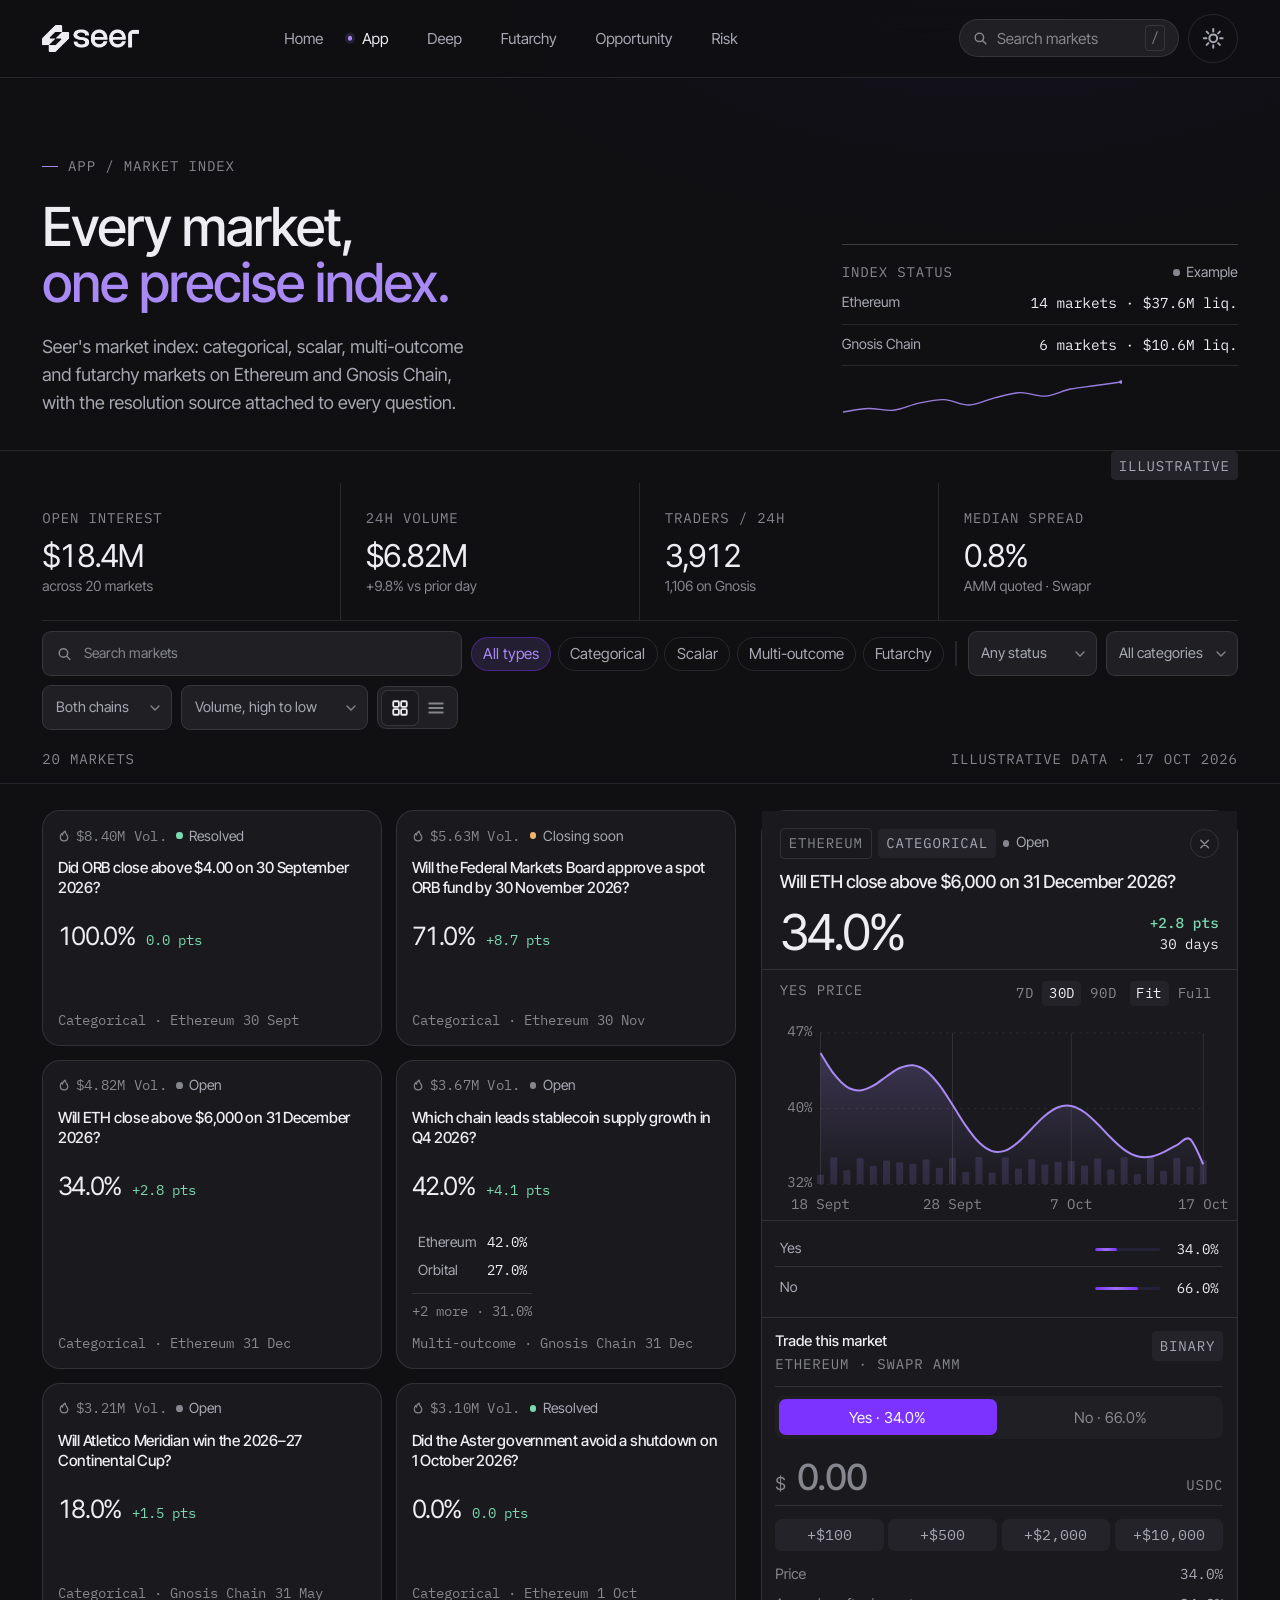
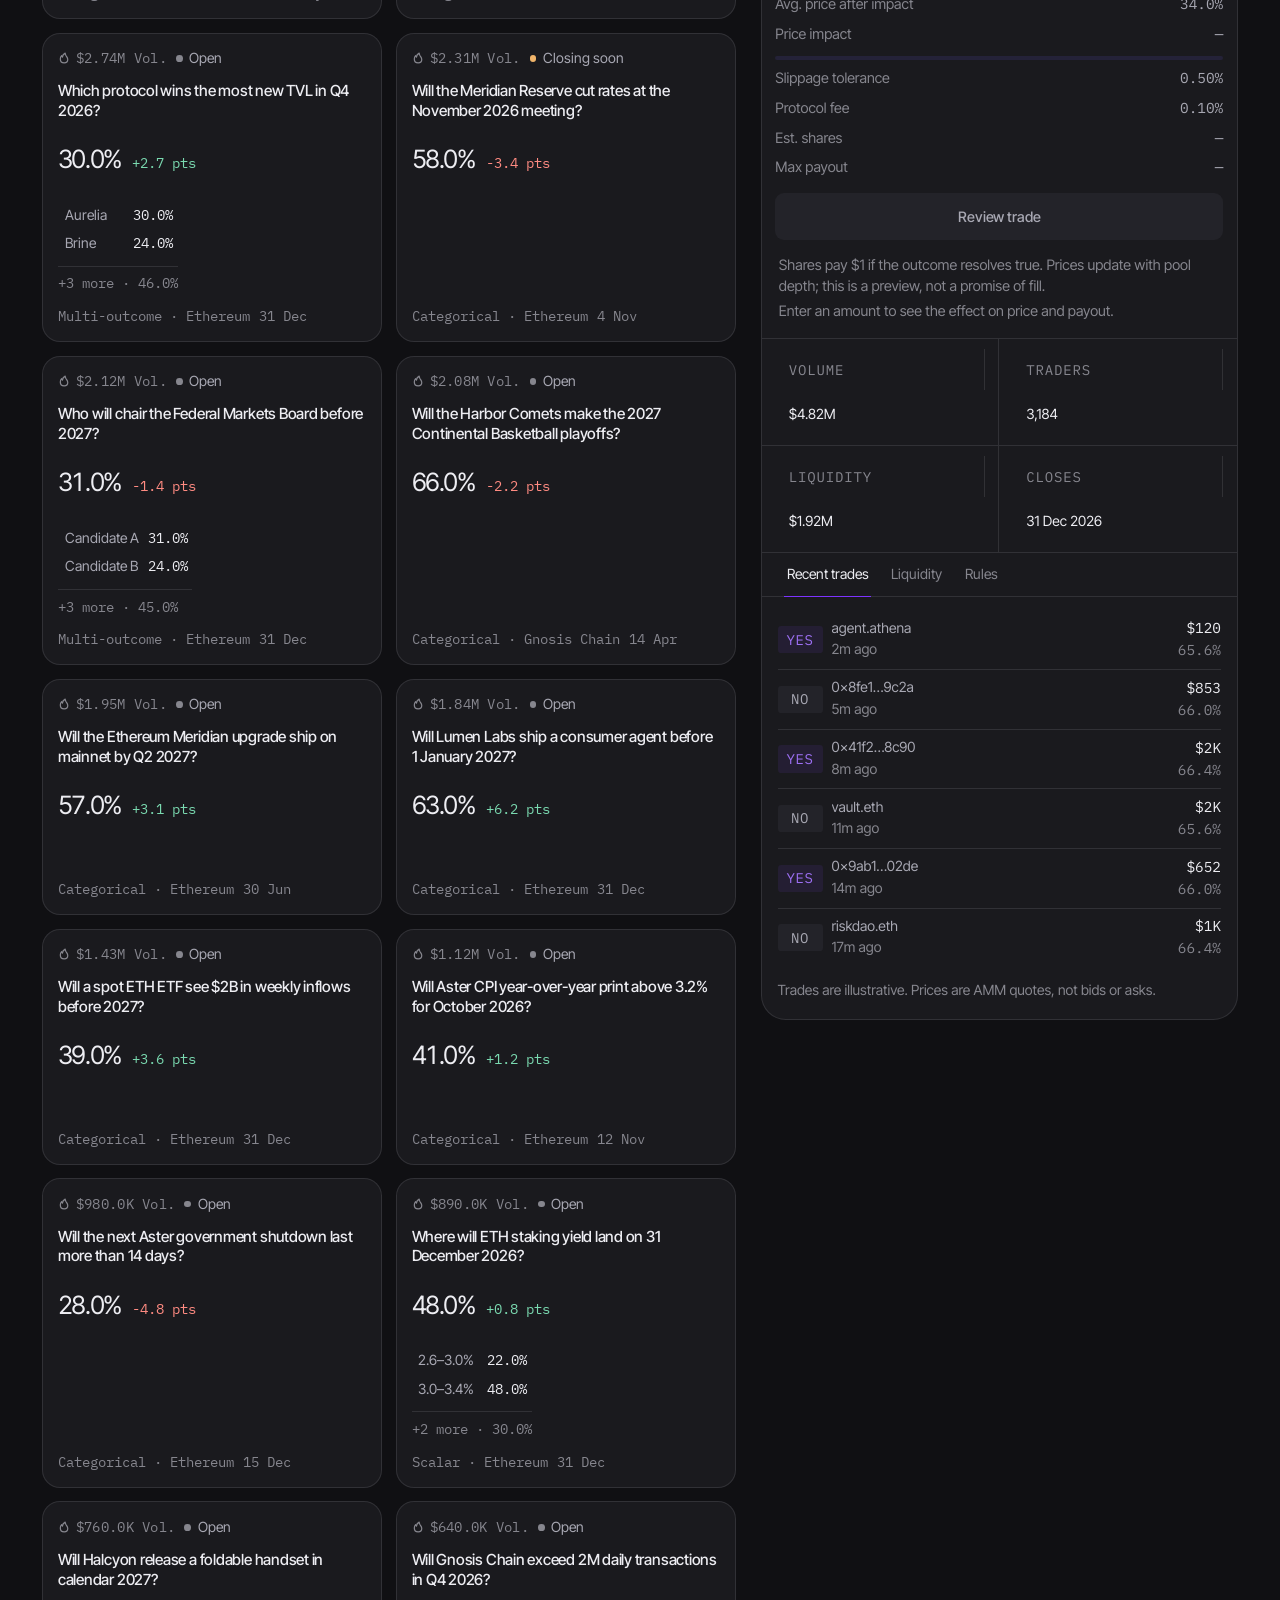
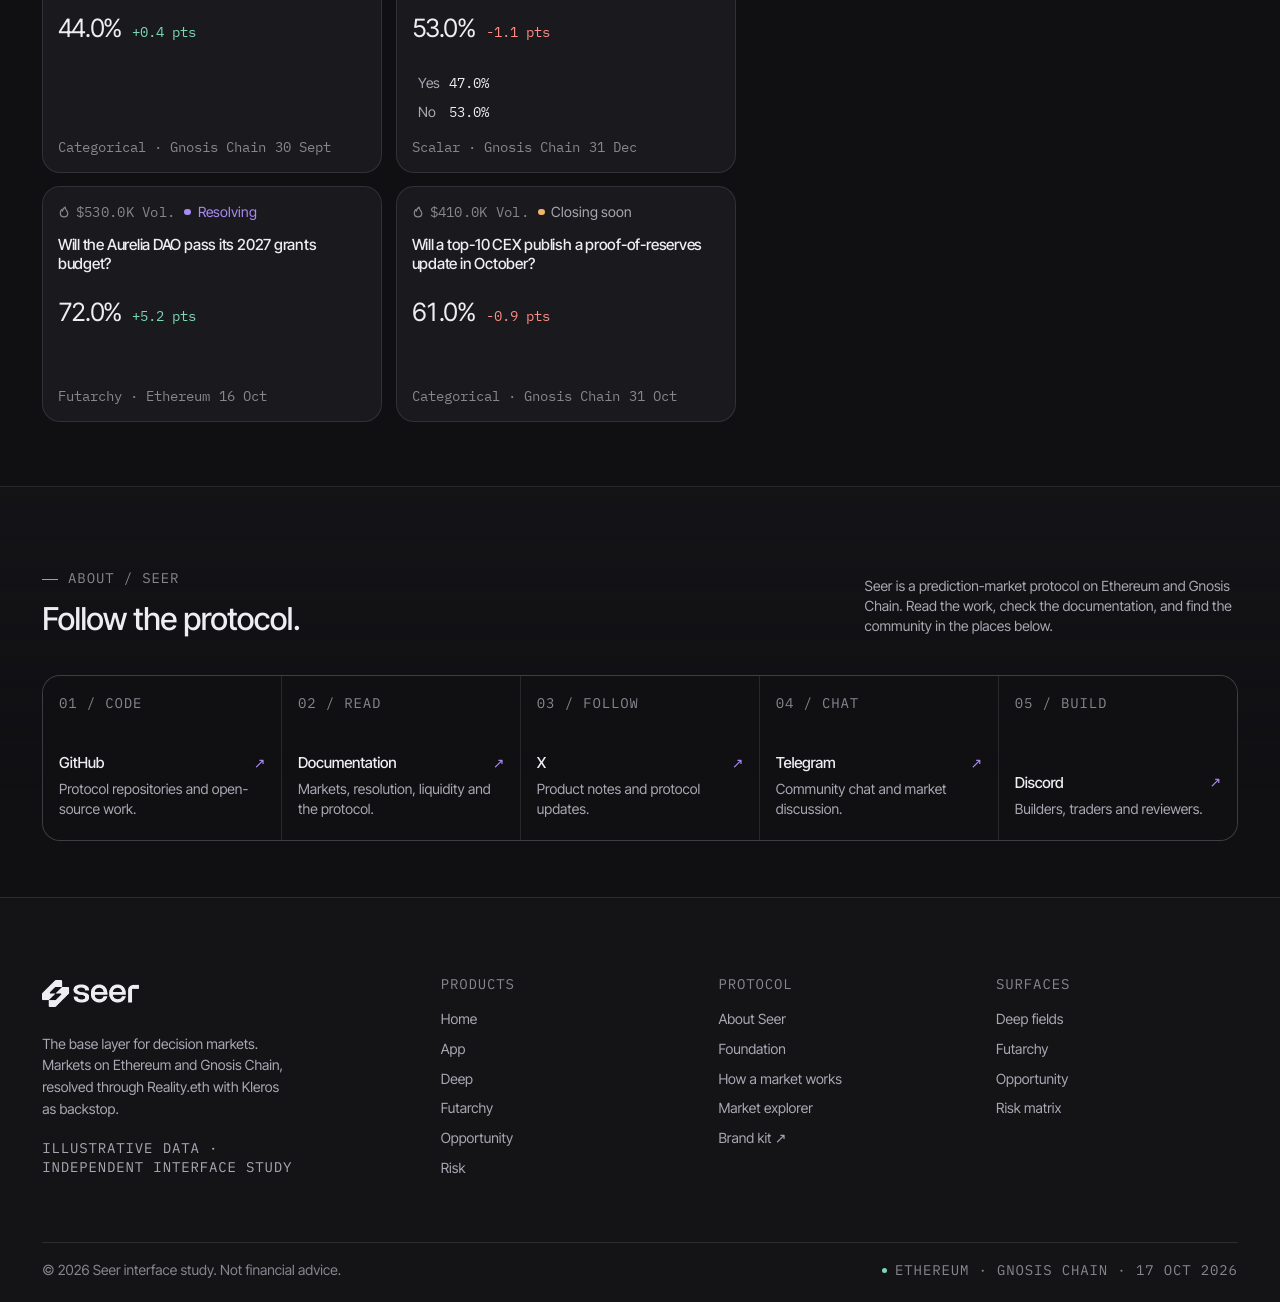
==== commit e1228f69: "Polish Deep field, stat strips, and example labels" ====
--- a/app/index.html
+++ b/app/index.html
@@ -8,7 +8,7 @@
   <title>Seer App: Every market, one precise index</title>
   <script>try{var t=localStorage.getItem('seer-theme');if(t==='light')document.documentElement.dataset.theme='light'}catch(e){}</script>
   <link rel="icon" href="../logo/favicon.png" type="image/png">
-  <link rel="stylesheet" href="../shared/shared.css?v=37">
+  <link rel="stylesheet" href="../shared/shared.css?v=38">
   <style>
     body[data-page="app"] .top-actions > a.btn { display: none !important; }
     .explorer-head { padding-block: clamp(44px, 5.6vw, 72px) 32px; border-bottom: 1px solid var(--line); }
@@ -22,11 +22,12 @@
     .index-status .spark { margin-top:.75rem; height:2.125rem; }
     .index-status .foot { display: flex; justify-content: space-between; gap:.75rem; margin-top:.5rem; }
 
-    .app-stats { display: grid; grid-template-columns:repeat(4, minmax(0, 1fr)); border-bottom: 1px solid var(--line); }
+    .app-stats { position:relative; display:grid; grid-template-columns:repeat(4, minmax(0, 1fr)); border-bottom:1px solid var(--line); padding-top:1.75rem; }
+    .app-illustrative { position:absolute; top:0; right:0; }
     .app-stat { padding:1.25rem 1.375rem 1.25rem 0; border-right: 1px solid var(--line); min-width:0; }
     .app-stat + .app-stat { padding-left:1.375rem; }
     .app-stat:last-child { border-right: 0; }
-    .app-stat .k { display: flex; justify-content: space-between; gap:.5rem; align-items: center; }
+    .app-stat .k { display:block; }
     .app-stat .v { margin-top:.5rem; font-size:1.75rem; line-height:1; letter-spacing:-.045em; font-variant-numeric: tabular-nums; }
     .app-stat .s { margin-top:.3125rem; font-size:.6562rem; color: var(--muted); }
 
@@ -164,7 +165,7 @@
       .app-stat:nth-child(2) { border-right: 0; }
       .app-stat:nth-child(n+3) { border-top: 1px solid var(--line); }
       .app-stat .v { font-size:1.375rem; }
-      .app-stat .tag { display: none; }
+      .app-stat .tag, .app-illustrative { display: none; }
       .toolbar-row { gap:.375rem; }
       .toolbar-sep { display: none; }
       .app-market-grid { grid-template-columns:1fr; }
@@ -236,22 +237,22 @@
           <div>
             <p class="eyebrow">App / Market index</p>
             <h1 class="h1">Every market,<br><span class="accent">one precise index.</span></h1>
-            <p class="lede">Seer's Etherscan: categorical, scalar, multi-outcome and futarchy markets on Ethereum and Gnosis Chain, with the resolution source attached to every question.</p>
+            <p class="lede">Seer's market index: categorical, scalar, multi-outcome and futarchy markets on Ethereum and Gnosis Chain, with the resolution source attached to every question.</p>
           </div>
           <aside class="index-status" aria-label="Index status">
-            <div class="top"><span class="micro">Index status</span><span class="status is-live"><span class="dot"></span>Live</span></div>
+            <div class="top"><span class="micro">Index status</span><span class="status is-open"><span class="dot"></span>Example</span></div>
             <div class="chain-row"><span>Ethereum</span><b>14 markets · $37.6M liq.</b></div>
             <div class="chain-row"><span>Gnosis Chain</span><b>6 markets · $10.6M liq.</b></div>
             <div class="spark" id="index-spark" aria-hidden="true"></div>
-            <div class="foot"><span class="micro">Last indexed 12s ago</span><span class="micro">Block 23,184,602</span></div>
-          </aside>
+                      </aside>
         </div>
       </div>
     </section>
 
     <div class="wrap">
       <div class="app-stats" aria-label="Illustrative index statistics">
-        <div class="app-stat"><div class="k"><span class="micro">Open interest</span><span class="tag">ILLUSTRATIVE</span></div><div class="v">$18.4M</div><div class="s">across 20 markets</div></div>
+        <span class="tag app-illustrative">ILLUSTRATIVE</span>
+        <div class="app-stat"><div class="k"><span class="micro">Open interest</span></div><div class="v">$18.4M</div><div class="s">across 20 markets</div></div>
         <div class="app-stat"><div class="k"><span class="micro">24h volume</span></div><div class="v">$6.82M</div><div class="s">+9.8% vs prior day</div></div>
         <div class="app-stat"><div class="k"><span class="micro">Traders / 24h</span></div><div class="v">3,912</div><div class="s">1,106 on Gnosis</div></div>
         <div class="app-stat"><div class="k"><span class="micro">Median spread</span></div><div class="v">0.8%</div><div class="s">AMM quoted · Swapr</div></div>
@@ -263,7 +264,7 @@
         <div class="toolbar-row">
           <label class="search-field">
             <span aria-hidden="true" id="search-icon"></span>
-            <input id="market-search" type="search" placeholder="Search questions, categories, market IDs…" autocomplete="off" aria-label="Search markets">
+            <input id="market-search" type="search" placeholder="Search markets" autocomplete="off" aria-label="Search markets">
           </label>
           <div class="chip-tabs" id="type-tabs" role="group" aria-label="Filter by market type">
             <button class="chip-tab" type="button" data-type="All" aria-pressed="true">All types</button>
@@ -350,7 +351,7 @@
     </section>
 
   <div id="site-footer"></div>
-  <script src="../shared/shared.js?v=37"></script>
+  <script src="../shared/shared.js?v=38"></script>
   <script>
     (function () {
       const S = window.SEER, f = S.fmt;
--- a/shared/shared.css
+++ b/shared/shared.css
@@ -1168,3 +1168,5 @@
 @media (min-width: 1024px) { body .status { font-size:.78rem; } }
 
 .chart .volume-bar { fill: var(--chart-1); opacity:.16; }
+
+.stat-strip--meta .v { font-size:1rem; line-height:1.2; letter-spacing:-.015em; }
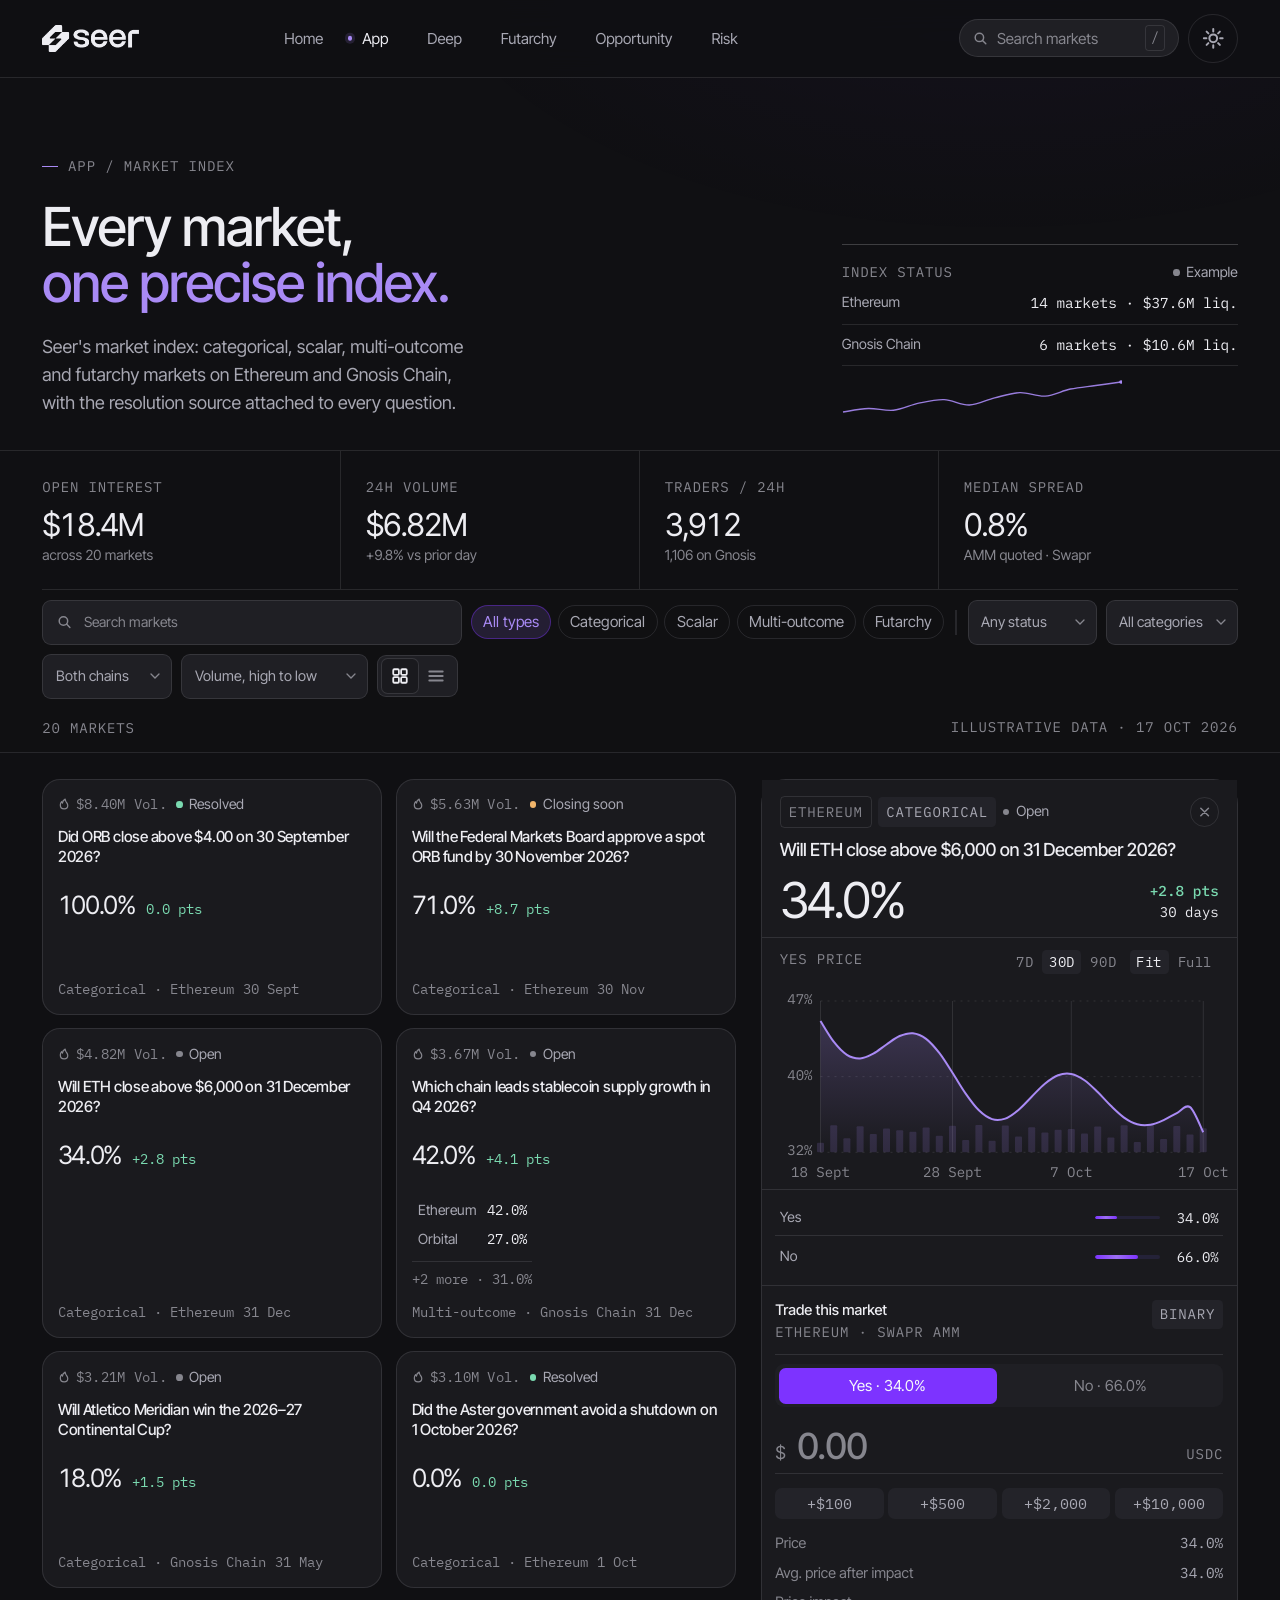
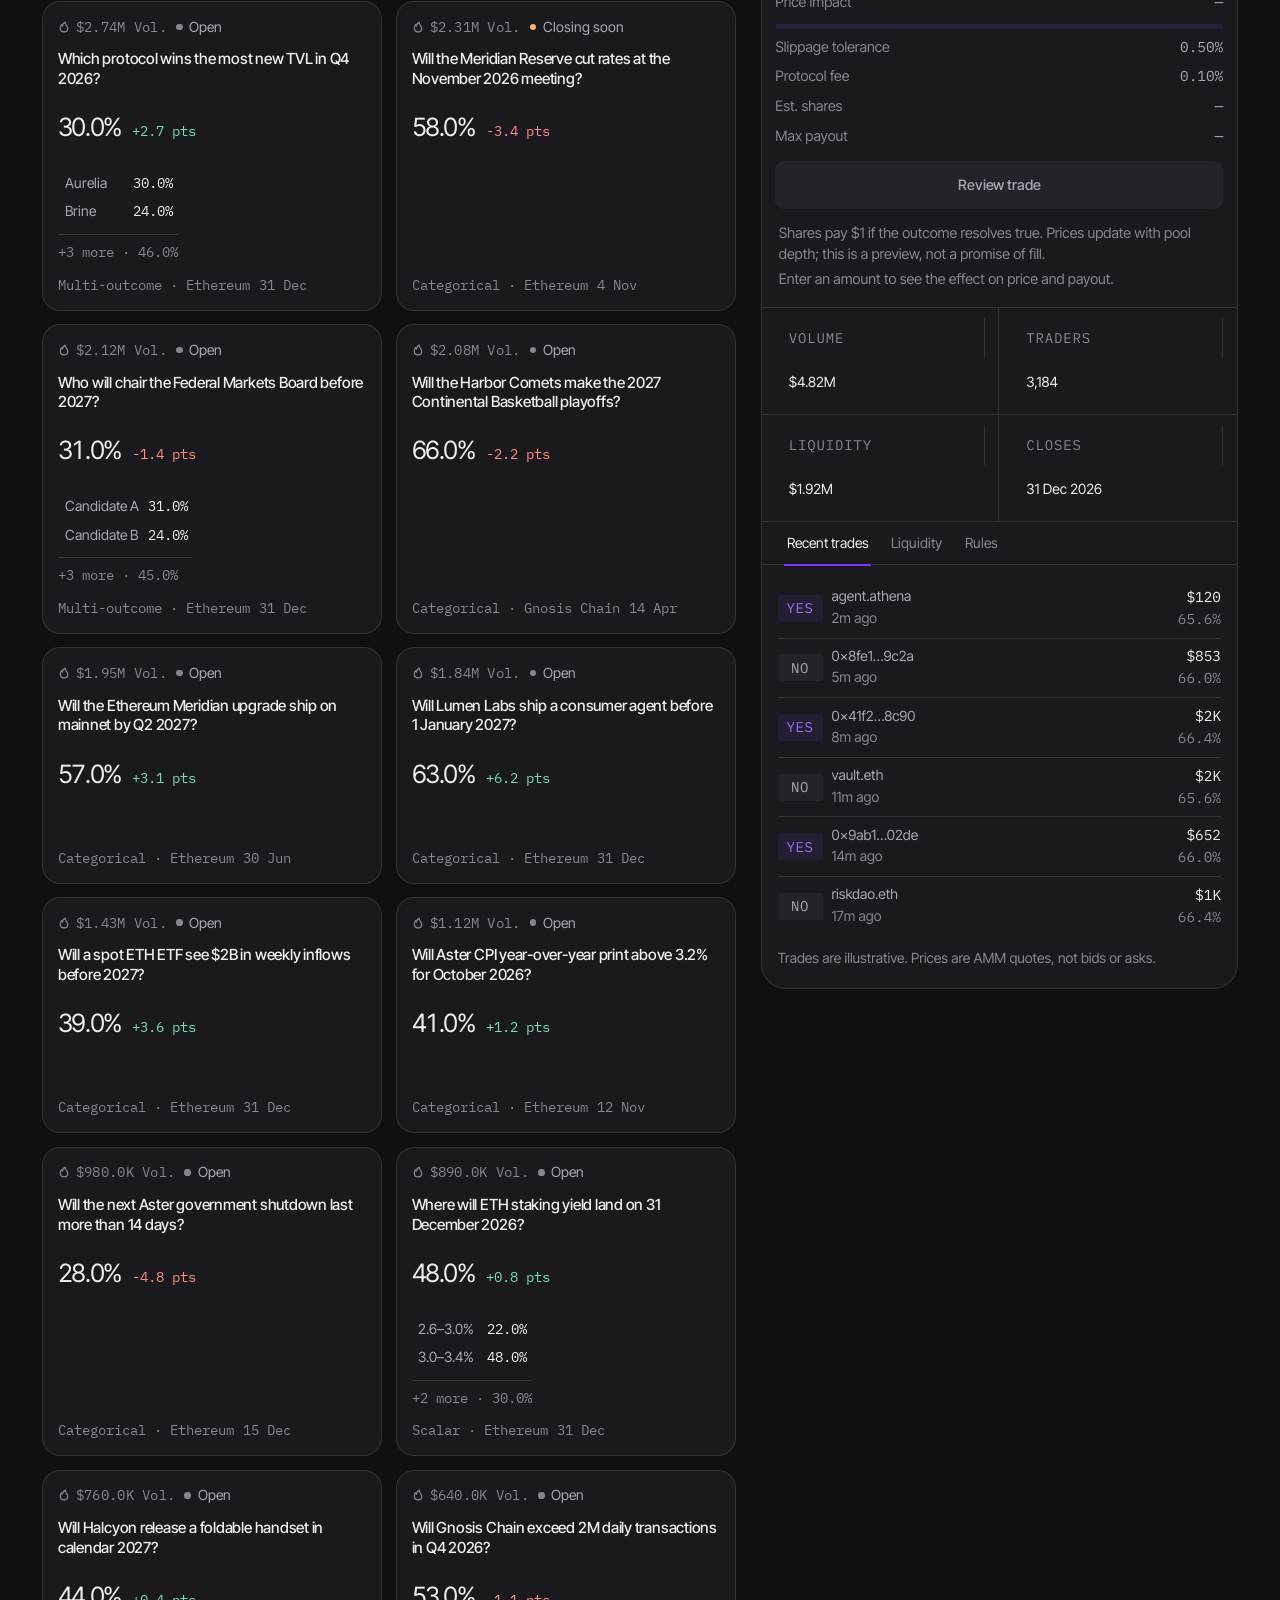
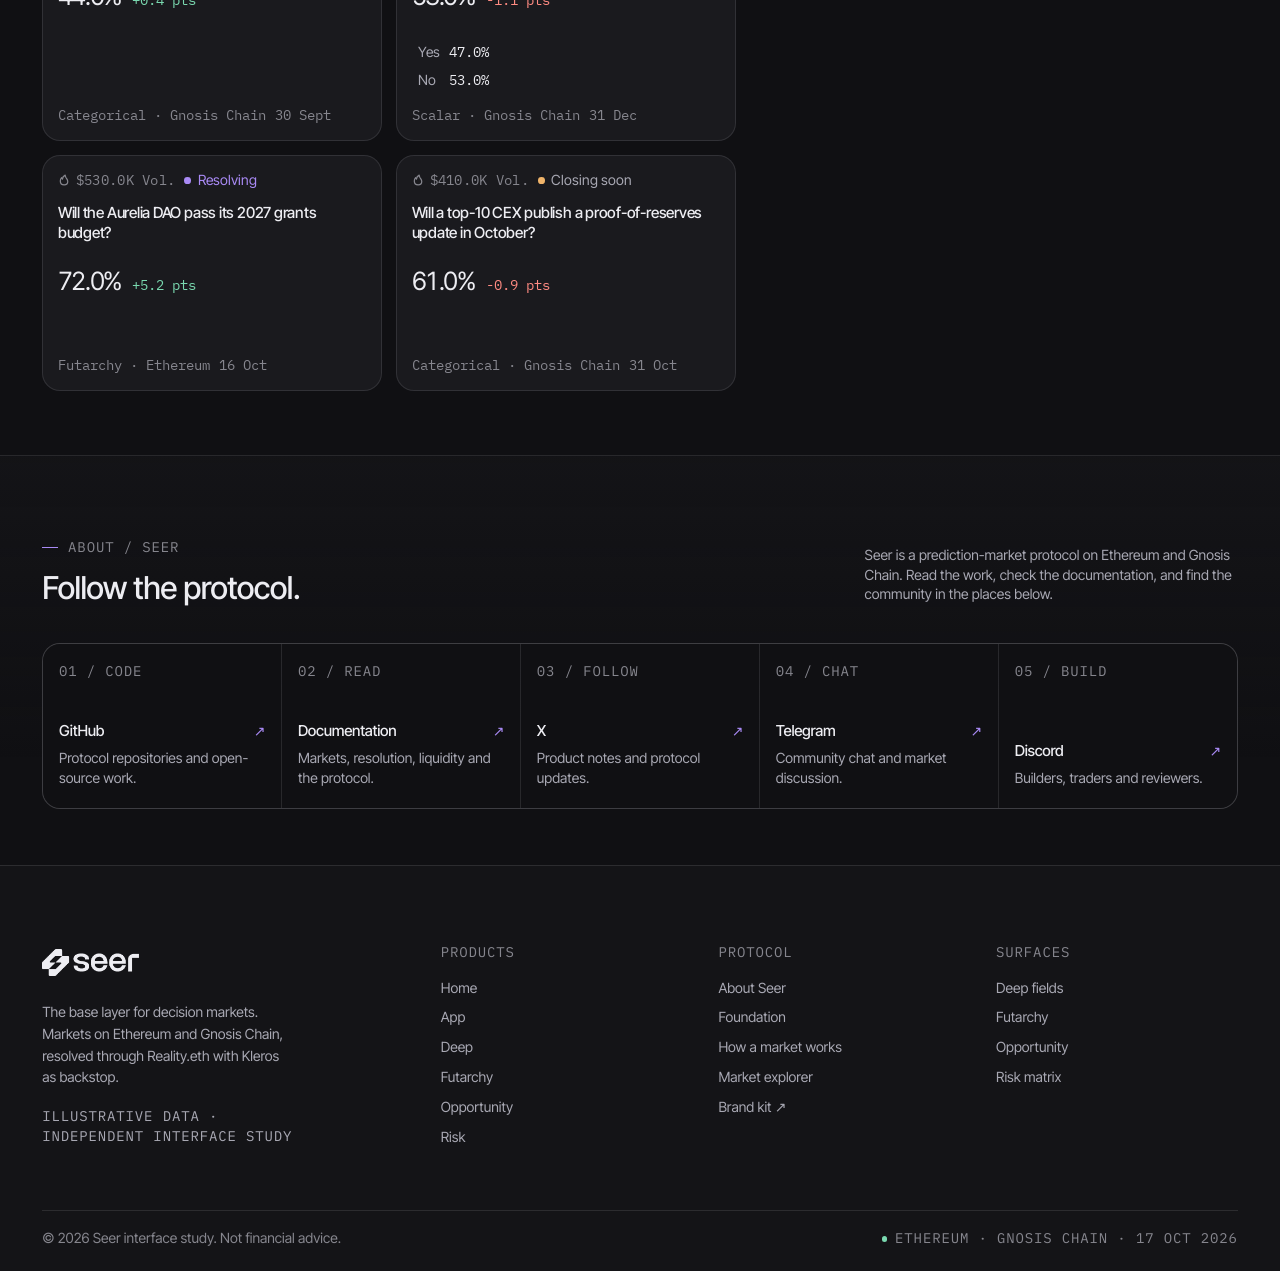
==== commit 1f88ae2a: "Fix hero meta wrapping, App stat strip, Risk values, and Round 7 labels" ====
--- a/app/index.html
+++ b/app/index.html
@@ -8,7 +8,7 @@
   <title>Seer App: Every market, one precise index</title>
   <script>try{var t=localStorage.getItem('seer-theme');if(t==='light')document.documentElement.dataset.theme='light'}catch(e){}</script>
   <link rel="icon" href="../logo/favicon.png" type="image/png">
-  <link rel="stylesheet" href="../shared/shared.css?v=38">
+  <link rel="stylesheet" href="../shared/shared.css?v=39">
   <style>
     body[data-page="app"] .top-actions > a.btn { display: none !important; }
     .explorer-head { padding-block: clamp(44px, 5.6vw, 72px) 32px; border-bottom: 1px solid var(--line); }
@@ -22,8 +22,7 @@
     .index-status .spark { margin-top:.75rem; height:2.125rem; }
     .index-status .foot { display: flex; justify-content: space-between; gap:.75rem; margin-top:.5rem; }
 
-    .app-stats { position:relative; display:grid; grid-template-columns:repeat(4, minmax(0, 1fr)); border-bottom:1px solid var(--line); padding-top:1.75rem; }
-    .app-illustrative { position:absolute; top:0; right:0; }
+    .app-stats { position:relative; display:grid; grid-template-columns:repeat(4, minmax(0, 1fr)); border-bottom:1px solid var(--line); }
     .app-stat { padding:1.25rem 1.375rem 1.25rem 0; border-right: 1px solid var(--line); min-width:0; }
     .app-stat + .app-stat { padding-left:1.375rem; }
     .app-stat:last-child { border-right: 0; }
@@ -165,7 +164,7 @@
       .app-stat:nth-child(2) { border-right: 0; }
       .app-stat:nth-child(n+3) { border-top: 1px solid var(--line); }
       .app-stat .v { font-size:1.375rem; }
-      .app-stat .tag, .app-illustrative { display: none; }
+      .app-stat .tag { display: none; }
       .toolbar-row { gap:.375rem; }
       .toolbar-sep { display: none; }
       .app-market-grid { grid-template-columns:1fr; }
@@ -251,7 +250,6 @@
 
     <div class="wrap">
       <div class="app-stats" aria-label="Illustrative index statistics">
-        <span class="tag app-illustrative">ILLUSTRATIVE</span>
         <div class="app-stat"><div class="k"><span class="micro">Open interest</span></div><div class="v">$18.4M</div><div class="s">across 20 markets</div></div>
         <div class="app-stat"><div class="k"><span class="micro">24h volume</span></div><div class="v">$6.82M</div><div class="s">+9.8% vs prior day</div></div>
         <div class="app-stat"><div class="k"><span class="micro">Traders / 24h</span></div><div class="v">3,912</div><div class="s">1,106 on Gnosis</div></div>
@@ -351,7 +349,7 @@
     </section>
 
   <div id="site-footer"></div>
-  <script src="../shared/shared.js?v=38"></script>
+  <script src="../shared/shared.js?v=39"></script>
   <script>
     (function () {
       const S = window.SEER, f = S.fmt;
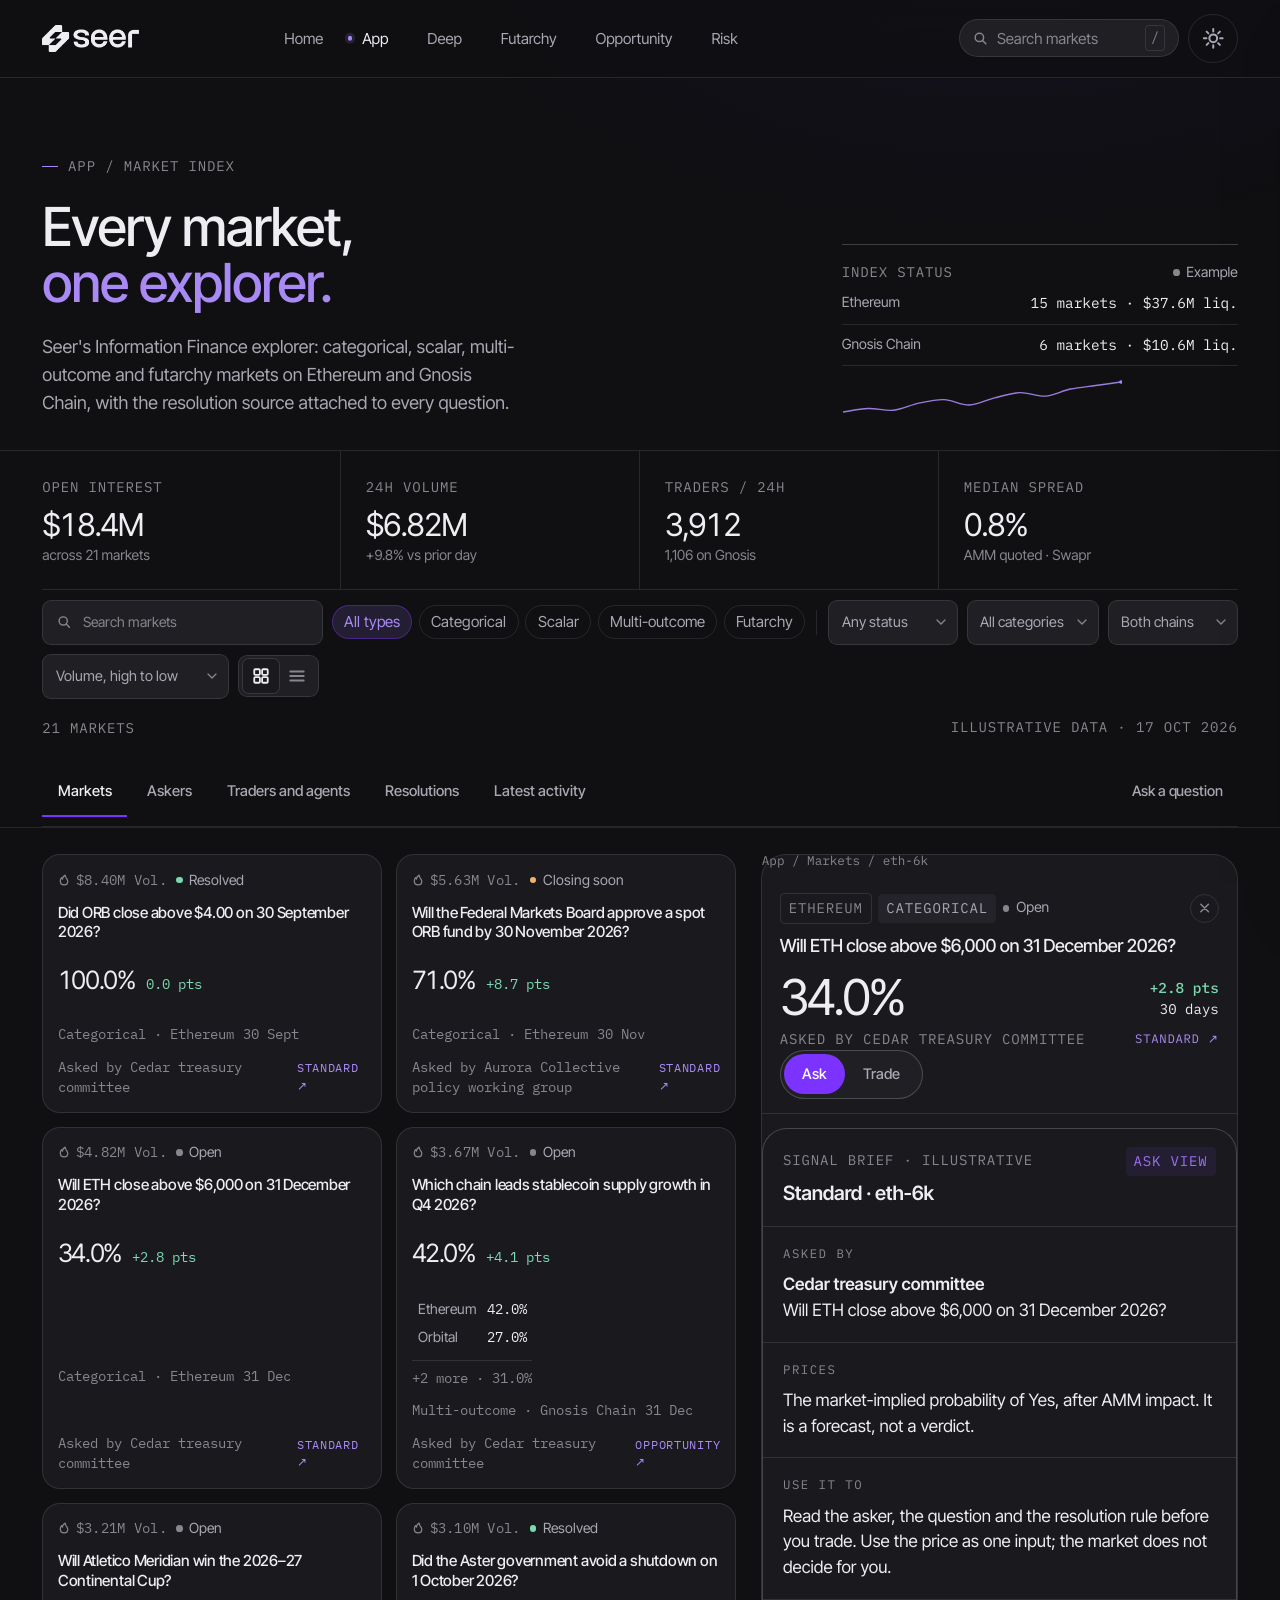
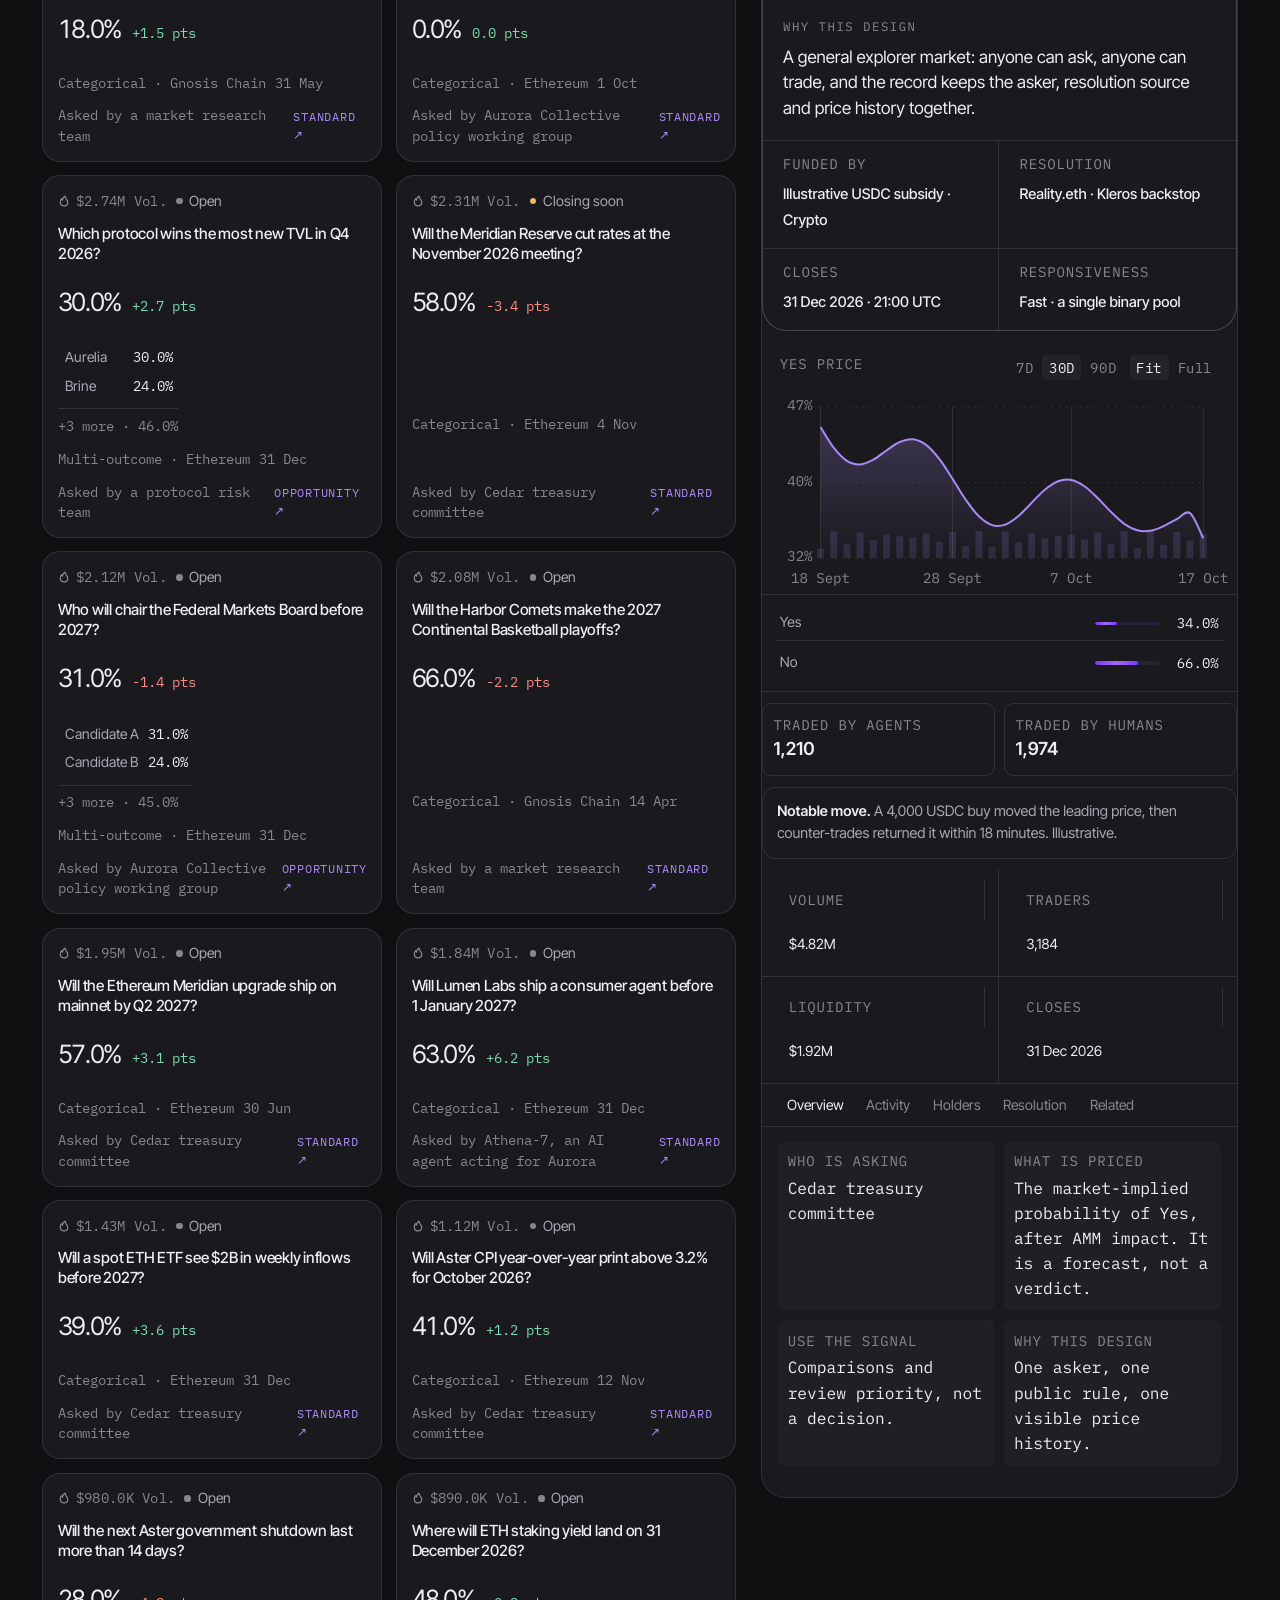
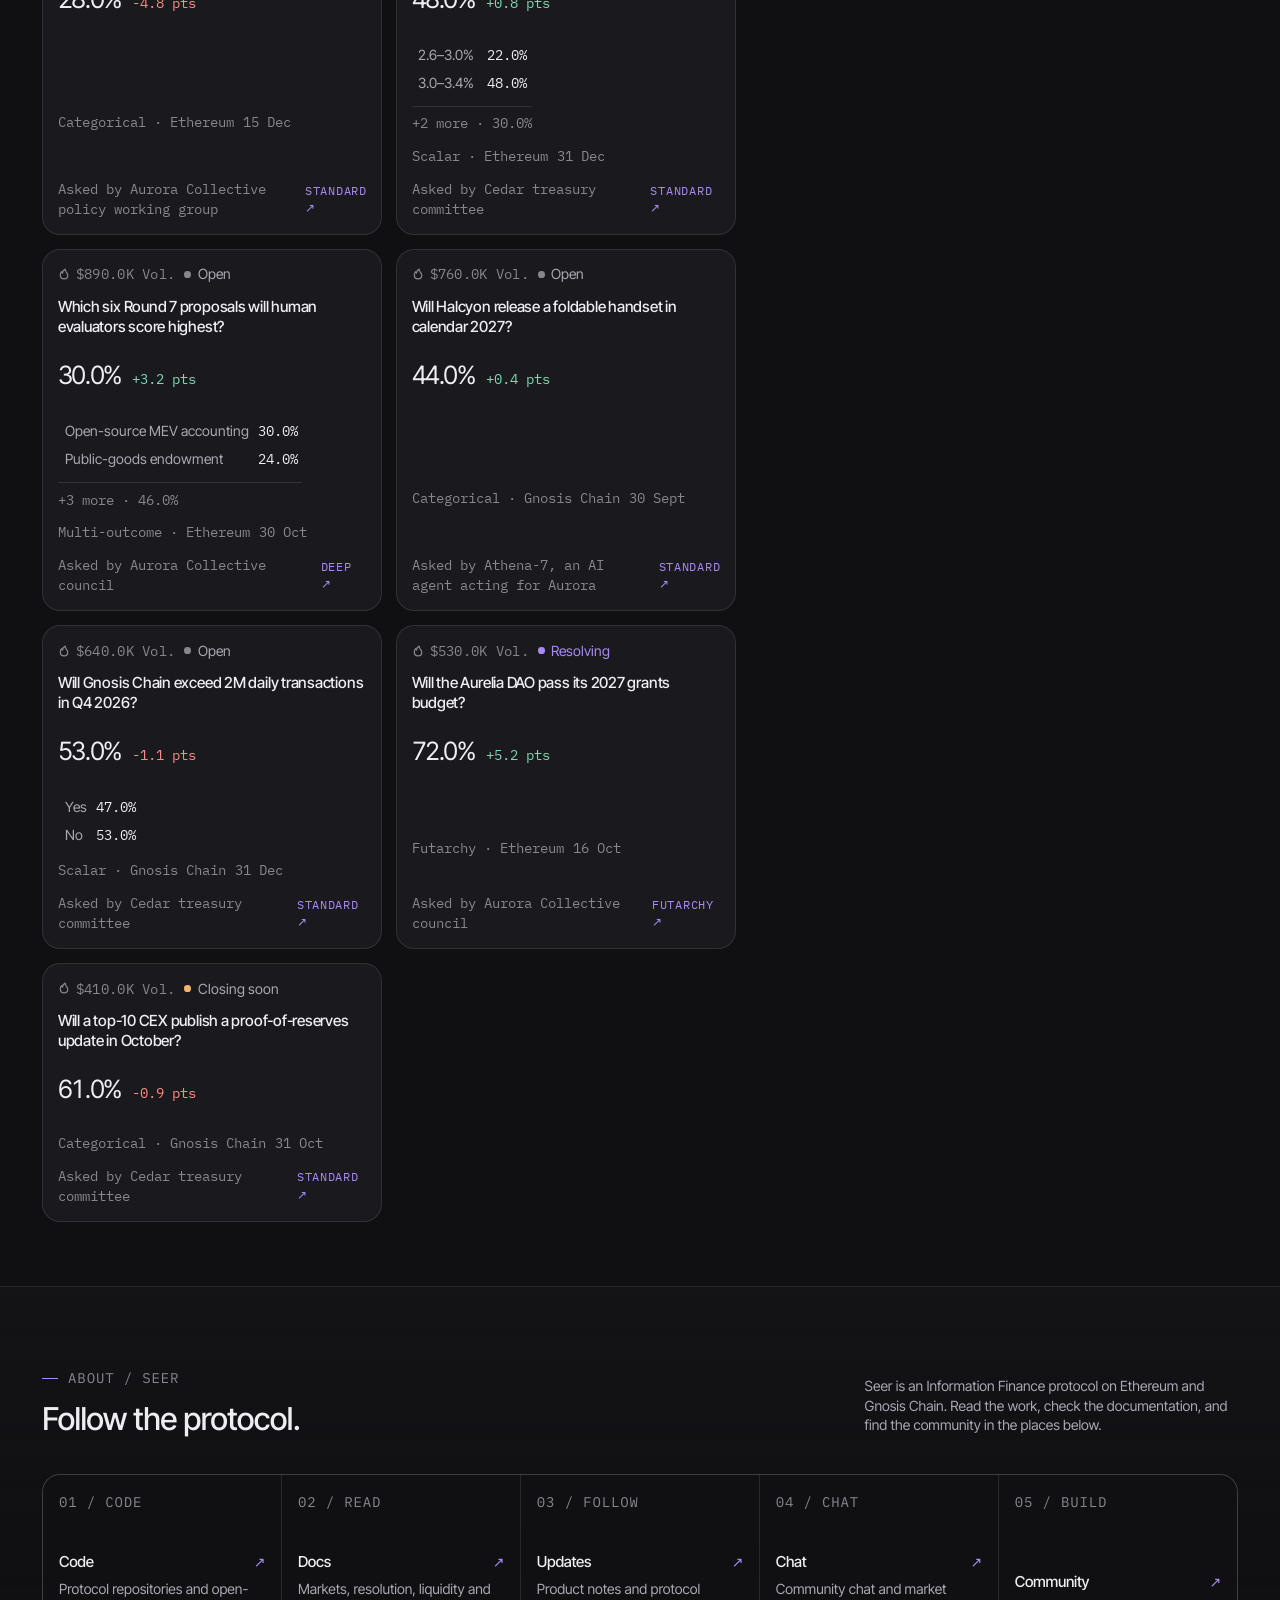
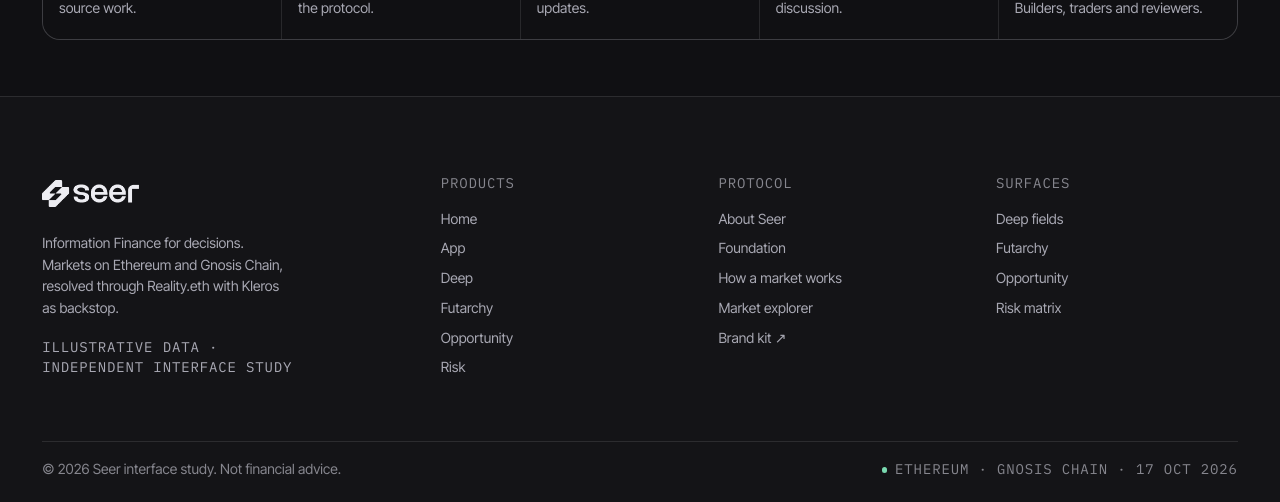
==== commit a2aa7c6c: "Reframe the six interfaces as Information Finance" ====
--- a/app/index.html
+++ b/app/index.html
@@ -3,9 +3,9 @@
 <head>
   <meta charset="utf-8">
   <meta name="viewport" content="width=device-width, initial-scale=1">
-  <meta name="description" content="Seer App: a precise index of every market across Ethereum and Gnosis Chain.">
+  <meta name="description" content="Seer App: the Information Finance explorer for every market, asker and resolution across Ethereum and Gnosis Chain.">
   <meta name="theme-color" content="#101013">
-  <title>Seer App: Every market, one precise index</title>
+  <title>Seer App: the Information Finance explorer</title>
   <script>try{var t=localStorage.getItem('seer-theme');if(t==='light')document.documentElement.dataset.theme='light'}catch(e){}</script>
   <link rel="icon" href="../logo/favicon.png" type="image/png">
   <link rel="stylesheet" href="../shared/shared.css?v=39">
@@ -235,12 +235,12 @@
         <div class="explorer-head-grid">
           <div>
             <p class="eyebrow">App / Market index</p>
-            <h1 class="h1">Every market,<br><span class="accent">one precise index.</span></h1>
-            <p class="lede">Seer's market index: categorical, scalar, multi-outcome and futarchy markets on Ethereum and Gnosis Chain, with the resolution source attached to every question.</p>
+            <h1 class="h1">Every market,<br><span class="accent">one explorer.</span></h1>
+            <p class="lede">Seer's Information Finance explorer: categorical, scalar, multi-outcome and futarchy markets on Ethereum and Gnosis Chain, with the resolution source attached to every question.</p>
           </div>
           <aside class="index-status" aria-label="Index status">
             <div class="top"><span class="micro">Index status</span><span class="status is-open"><span class="dot"></span>Example</span></div>
-            <div class="chain-row"><span>Ethereum</span><b>14 markets · $37.6M liq.</b></div>
+            <div class="chain-row"><span>Ethereum</span><b>15 markets · $37.6M liq.</b></div>
             <div class="chain-row"><span>Gnosis Chain</span><b>6 markets · $10.6M liq.</b></div>
             <div class="spark" id="index-spark" aria-hidden="true"></div>
                       </aside>
@@ -250,7 +250,7 @@
 
     <div class="wrap">
       <div class="app-stats" aria-label="Illustrative index statistics">
-        <div class="app-stat"><div class="k"><span class="micro">Open interest</span></div><div class="v">$18.4M</div><div class="s">across 20 markets</div></div>
+        <div class="app-stat"><div class="k"><span class="micro">Open interest</span></div><div class="v">$18.4M</div><div class="s">across 21 markets</div></div>
         <div class="app-stat"><div class="k"><span class="micro">24h volume</span></div><div class="v">$6.82M</div><div class="s">+9.8% vs prior day</div></div>
         <div class="app-stat"><div class="k"><span class="micro">Traders / 24h</span></div><div class="v">3,912</div><div class="s">1,106 on Gnosis</div></div>
         <div class="app-stat"><div class="k"><span class="micro">Median spread</span></div><div class="v">0.8%</div><div class="s">AMM quoted · Swapr</div></div>
@@ -307,9 +307,17 @@
           </div>
         </div>
         <div class="result-line">
-          <span class="count" id="result-count" aria-live="polite">20 markets</span>
+          <span class="count" id="result-count" aria-live="polite">21 markets</span>
           <button class="reset-btn" type="button" id="reset-filters" hidden>Reset filters</button>
           <span class="micro" style="margin-left:auto">Illustrative data · 17 Oct 2026</span>
+        </div>
+        <div class="explorer-tabs" role="tablist" aria-label="Explorer views">
+          <button type="button" role="tab" aria-selected="true" data-etab="markets">Markets</button>
+          <button type="button" role="tab" aria-selected="false" data-etab="askers">Askers</button>
+          <button type="button" role="tab" aria-selected="false" data-etab="agents">Traders and agents</button>
+          <button type="button" role="tab" aria-selected="false" data-etab="resolutions">Resolutions</button>
+          <button type="button" role="tab" aria-selected="false" data-etab="activity">Latest activity</button>
+          <button class="btn btn-sm" type="button" id="open-ask" style="margin-left:auto">Ask a question</button>
         </div>
       </div>
     </div>
@@ -318,6 +326,7 @@
       <div class="wrap">
         <div class="app-layout">
           <div class="app-list" id="app-list">
+            <div id="explorer-alt" class="explorer-view as-table" hidden></div>
             <div class="app-market-grid" id="market-grid" aria-live="polite"></div>
             <div class="market-table table-wrap" id="market-table">
               <table class="data">
@@ -336,14 +345,14 @@
       <div class="wrap">
         <div class="about-head">
           <div><p class="eyebrow">About / Seer</p><h2 class="h2" id="about-title">Follow the protocol.</h2></div>
-          <p class="about-note">Seer is a prediction-market protocol on Ethereum and Gnosis Chain. Read the work, check the documentation, and find the community in the places below.</p>
+          <p class="about-note">Seer is an Information Finance protocol on Ethereum and Gnosis Chain. Read the work, check the documentation, and find the community in the places below.</p>
         </div>
         <div class="about-links">
-          <a class="about-link" href="https://github.com/seer-pm" target="_blank" rel="noopener noreferrer"><span class="about-index">01 / Code</span><span class="about-name">GitHub <span aria-hidden="true">↗</span></span><span class="about-desc">Protocol repositories and open-source work.</span></a>
-          <a class="about-link" href="https://seer-3.gitbook.io/seer-documentation" target="_blank" rel="noopener noreferrer"><span class="about-index">02 / Read</span><span class="about-name">Documentation <span aria-hidden="true">↗</span></span><span class="about-desc">Markets, resolution, liquidity and the protocol.</span></a>
-          <a class="about-link" href="https://x.com/seer_pm?s=11" target="_blank" rel="noopener noreferrer"><span class="about-index">03 / Follow</span><span class="about-name">X <span aria-hidden="true">↗</span></span><span class="about-desc">Product notes and protocol updates.</span></a>
-          <a class="about-link" href="https://t.me/Seerpredictionmarket" target="_blank" rel="noopener noreferrer"><span class="about-index">04 / Chat</span><span class="about-name">Telegram <span aria-hidden="true">↗</span></span><span class="about-desc">Community chat and market discussion.</span></a>
-          <a class="about-link" href="https://discord.com/invite/AYqDkeZuvk" target="_blank" rel="noopener noreferrer"><span class="about-index">05 / Build</span><span class="about-name">Discord <span aria-hidden="true">↗</span></span><span class="about-desc">Builders, traders and reviewers.</span></a>
+          <a class="about-link" href="https://github.com/seer-pm" target="_blank" rel="noopener noreferrer"><span class="about-index">01 / Code</span><span class="about-name">Code <span aria-hidden="true">↗</span></span><span class="about-desc">Protocol repositories and open-source work.</span></a>
+          <a class="about-link" href="https://seer-3.gitbook.io/seer-documentation" target="_blank" rel="noopener noreferrer"><span class="about-index">02 / Read</span><span class="about-name">Docs <span aria-hidden="true">↗</span></span><span class="about-desc">Markets, resolution, liquidity and the protocol.</span></a>
+          <a class="about-link" href="https://x.com/seer_pm?s=11" target="_blank" rel="noopener noreferrer"><span class="about-index">03 / Follow</span><span class="about-name">Updates <span aria-hidden="true">↗</span></span><span class="about-desc">Product notes and protocol updates.</span></a>
+          <a class="about-link" href="https://t.me/Seerpredictionmarket" target="_blank" rel="noopener noreferrer"><span class="about-index">04 / Chat</span><span class="about-name">Chat <span aria-hidden="true">↗</span></span><span class="about-desc">Community chat and market discussion.</span></a>
+          <a class="about-link" href="https://discord.com/invite/AYqDkeZuvk" target="_blank" rel="noopener noreferrer"><span class="about-index">05 / Build</span><span class="about-name">Community <span aria-hidden="true">↗</span></span><span class="about-desc">Builders, traders and reviewers.</span></a>
         </div>
       </div>
     </section>
@@ -353,7 +362,7 @@
   <script>
     (function () {
       const S = window.SEER, f = S.fmt;
-      const state = { q: '', type: 'All', status: 'All', chain: 'All', category: 'All', sort: 'volume', view: 'grid', selected: 'eth-6k', range: '30d', chartScale: 'fit', detailTab: 'activity' };
+      const state = { q: '', type: 'All', status: 'All', chain: 'All', category: 'All', sort: 'volume', view: 'grid', selected: 'eth-6k', range: '30d', chartScale: 'fit', detailTab: 'overview', explorerTab: 'markets' };
       const grid = document.getElementById('market-grid');
       const tbody = document.getElementById('market-tbody');
       const detail = document.getElementById('detail');
@@ -367,6 +376,17 @@
       S.charts.sparkline(document.getElementById('index-spark'), [44, 46, 45, 49, 51, 48, 52, 55, 53, 57, 59, 61], { width: 280, height: 34 });
 
       const statusOrder = { open: 0, closing: 1, resolving: 2, resolved: 3 };
+      function appCfg(m) {
+        const asks = {
+          Policy: 'Aurora Collective policy working group', Crypto: 'Cedar treasury committee', Macro: 'Cedar treasury committee', DeFi: 'a protocol risk team', Governance: 'Aurora Collective council', Tech: 'Athena-7, an AI agent acting for Aurora', Politics: 'Aurora Collective policy working group', Sports: 'a market research team'
+        };
+        const iface = m.id === 'deep-r7' ? 'Deep' : m.type === 'Futarchy' ? 'Futarchy' : m.type === 'Multi-outcome' ? 'Opportunity' : m.id === 'tvl-winner' ? 'Risk' : 'Standard';
+        return { asker: asks[m.category] || 'Aurora Collective research desk', question: m.question, prices: 'The market-implied probability of ' + (m.type === 'Multi-outcome' ? 'the leading outcome' : 'Yes') + ', after AMM impact. It is a forecast, not a verdict.', use: 'Read the asker, the question and the resolution rule before you trade. Use the price as one input; the market does not decide for you.', why: 'A general explorer market: anyone can ask, anyone can trade, and the record keeps the asker, resolution source and price history together.', funded: 'Illustrative USDC subsidy · ' + S.esc(m.category), resolution: m.resolution, close: m.closes, response: m.type === 'Multi-outcome' ? 'Balanced · shared liquidity across outcomes' : 'Fast · a single binary pool', id: m.id, interface: iface, outcomes: m.outcomes.map(o => o.label).join(' / '), price: f.pct(m.leading.price) };
+      }
+      function ifaceLink(iface) {
+        const href = iface === 'Deep' ? '../deep/index.html' : iface === 'Futarchy' ? '../futarchy/index.html' : iface === 'Opportunity' ? '../opportunity/index.html' : iface === 'Risk' ? '../risk/index.html' : '../app/index.html';
+        return '<a class="interface-badge" href="' + href + '">' + iface + ' ↗</a>';
+      }
       function probText(m) {
         if (m.type === 'Multi-outcome' || m.type === 'Scalar') return f.pct(m.leading.price);
         return f.pct(m.outcomes[0].price);
@@ -388,6 +408,7 @@
           '<div class="market-question">' + S.esc(m.question) + '</div>' +
           thumb(m) + outcomes +
           '<div class="market-card-foot"><span>' + S.esc(m.type) + ' · ' + S.esc(m.chain) + '</span><span>' + f.shortDate(m.closes) + '</span></div>' +
+          '<div class="market-card-foot"><span>Asked by ' + S.esc(appCfg(m).asker) + '</span>' + ifaceLink(appCfg(m).interface) + '</div>' +
           '</button>';
       }
       function rowMarkup(m) {
@@ -492,17 +513,24 @@
         }
         const binary = m.type !== 'Multi-outcome' && m.type !== 'Scalar';
         detail.innerHTML =
+          '<div class="detail-breadcrumb">App / Markets / ' + S.esc(m.id) + '</div>' +
           '<div class="detail-head">' +
           '<div class="detail-top"><div class="row" style="gap:.375rem"><span class="tag tag-chain">' + S.esc(m.chain) + '</span><span class="tag">' + S.esc(m.type) + '</span>' + S.statusMarkup(m.status) + '</div><button class="detail-close" type="button" id="detail-close" aria-label="Close market detail">' + S.icons.close + '</button></div>' +
           '<h2 class="detail-q">' + S.esc(m.question) + '</h2>' +
           '<div class="detail-headline"><div class="big">' + probText(m) + '</div><div class="chg"><b class="' + (m.change >= 0 ? 'trend-up' : 'trend-down') + '">' + f.pts(m.change) + '</b><span>30 days</span></div></div>' +
+          '<div class="row" style="justify-content:space-between;margin-top:.6rem"><span class="micro">Asked by ' + S.esc(appCfg(m).asker) + '</span>' + ifaceLink(appCfg(m).interface) + '</div>' +
+          '<div class="at-switch" role="group" aria-label="Ask or trade view"><button type="button" data-at="ask">Ask</button><button type="button" data-at="trade">Trade</button></div>' +
           '</div>' +
+          '<div class="detail-brief">' + S.briefHTML(appCfg(m), true) + '</div>' +
           '<div class="detail-chart">' +
           '<div class="chart-head"><span class="micro">' + (binary ? 'Yes price' : 'Leading outcome · ' + S.esc(m.leading.label)) + '</span><div class="chart-controls"><div class="range-tabs" role="group" aria-label="Chart range"><button type="button" data-range="7d" aria-pressed="' + (state.range === '7d') + '">7D</button><button type="button" data-range="30d" aria-pressed="' + (state.range === '30d') + '">30D</button><button type="button" data-range="90d" aria-pressed="' + (state.range === '90d') + '">90D</button></div><div class="range-tabs" role="group" aria-label="Chart scale"><button type="button" data-scale="fit" aria-pressed="' + (state.chartScale === 'fit') + '">Fit</button><button type="button" data-scale="full" aria-pressed="' + (state.chartScale === 'full') + '">Full</button></div></div></div>' +
           '<div id="detail-chart-slot"><div class="skeleton" style="height:11.25rem;border-radius:0"></div></div>' +
           '</div>' +
           '<div class="detail-outcomes">' + m.outcomes.map((o) => '<div class="detail-outcome"><span class="l">' + S.esc(o.label) + '</span><div class="prob"><span style="width:' + f.pct(o.price) + '"></span></div><span class="p">' + f.pct(o.price) + '</span></div>').join('') + '</div>' +
+          '<div class="detail-split"><div><span class="micro">Traded by agents</span><b>' + f.num(Math.round(m.traders * .38)) + '</b></div><div><span class="micro">Traded by humans</span><b>' + f.num(Math.round(m.traders * .62)) + '</b></div></div>' +
+          '<div class="detail-notable"><b>Notable move.</b> A 4,000 USDC buy moved the leading price, then counter-trades returned it within 18 minutes. Illustrative.</div>' +
           '<div class="detail-ticket" id="detail-ticket"></div>' +
+          '<div class="if-trade-only" id="detail-agent-desk"></div>' +
           '<div class="detail-meta">' +
           '<div><div class="k">Volume</div><div class="v">' + f.usd(m.volume) + '</div></div>' +
           '<div><div class="k">Traders</div><div class="v">' + f.num(m.traders) + '</div></div>' +
@@ -510,7 +538,7 @@
           '<div><div class="k">Closes</div><div class="v">' + f.date(m.closes) + '</div></div>' +
           '</div>' +
           '<div class="detail-tabs" role="tablist" aria-label="Market detail sections">' +
-          ['activity', 'liquidity', 'rules'].map((t) => '<button type="button" role="tab" id="dtab-' + t + '" aria-selected="' + (state.detailTab === t) + '" data-dtab="' + t + '">' + (t === 'activity' ? 'Recent trades' : t === 'liquidity' ? 'Liquidity' : 'Rules') + '</button>').join('') +
+          ['overview', 'activity', 'holders', 'resolution', 'related'].map((t) => '<button type="button" role="tab" id="dtab-' + t + '" aria-selected="' + (state.detailTab === t) + '" data-dtab="' + t + '">' + (t === 'overview' ? 'Overview' : t === 'activity' ? 'Activity' : t === 'holders' ? 'Holders' : t === 'resolution' ? 'Resolution' : 'Related') + '</button>').join('') +
           '</div>' +
           '<div class="detail-panel" id="detail-panel"></div>';
 
@@ -566,6 +594,8 @@
         const ticket = document.getElementById('detail-ticket');
         ticket.insertAdjacentHTML('beforeend', '<p class="trade-note" id="trade-effect">Enter an amount to see the effect on price and payout.</p>');
 
+        const desk = document.getElementById('detail-agent-desk');
+        if (desk) S.agentDesk(desk, { outcomes: tradeOutcomes, depth: m.liquidity, price: tradeOutcomes[0].price });
         renderDetailPanel(m);
         bindDetail();
       }
@@ -573,16 +603,24 @@
       function renderDetailPanel(m) {
         const panel = document.getElementById('detail-panel');
         if (!panel) return;
-        if (state.detailTab === 'activity') {
+        if (state.detailTab === 'overview') {
+          panel.innerHTML = '<div class="liq-grid"><div class="liq-box"><div class="k">Who is asking</div><div class="v" style="font-size:.9rem">' + S.esc(appCfg(m).asker) + '</div></div><div class="liq-box"><div class="k">What is priced</div><div class="v" style="font-size:.9rem">' + S.esc(appCfg(m).prices) + '</div></div><div class="liq-box"><div class="k">Use the signal</div><div class="v" style="font-size:.9rem">Comparisons and review priority, not a decision.</div></div><div class="liq-box"><div class="k">Why this design</div><div class="v" style="font-size:.9rem">One asker, one public rule, one visible price history.</div></div></div>';
+        } else if (state.detailTab === 'activity') {
           panel.innerHTML = '<div class="trade-list" id="trade-list">' + recentTrades(m).map((t) => '<div class="trade-row-item"><span class="side ' + (t.side === 'No' ? 'no' : 'yes') + '">' + S.esc(t.side.slice(0, 3).toUpperCase()) + '</span><span class="who">' + S.esc(t.who) + '<span>' + t.time + '</span></span><span class="amt">' + f.usd(t.amount, 0) + '<span>' + f.pct(t.price) + '</span></span></div>').join('') + '</div><p class="liq-note mt-12">Trades are illustrative. Prices are AMM quotes, not bids or asks.</p>';
-        } else if (state.detailTab === 'liquidity') {
-          panel.innerHTML = '<div class="liq-grid"><div class="liq-box"><div class="k">Pool depth</div><div class="v">' + f.usd(m.liquidity) + '</div></div><div class="liq-box"><div class="k">24h fees</div><div class="v">' + f.usd(Math.round(m.volume * .0028), 0) + '</div></div><div class="liq-box"><div class="k">Impact · $1k</div><div class="v">' + ((1000 / (m.liquidity + 1000)) * 100).toFixed(2) + '%</div></div><div class="liq-box"><div class="k">Impact · $10k</div><div class="v">' + ((10000 / (m.liquidity + 10000)) * 100).toFixed(2) + '%</div></div></div><p class="liq-note">Liquidity providers earn trading fees plus incentives. Quotes come from a constant-product pool; larger orders move the price before they fill.</p>';
+        } else if (state.detailTab === 'holders') {
+          panel.innerHTML = '<div class="liq-grid"><div class="liq-box"><div class="k">Agent positions</div><div class="v">' + f.num(Math.round(m.traders * .38)) + '</div></div><div class="liq-box"><div class="k">Human positions</div><div class="v">' + f.num(Math.round(m.traders * .62)) + '</div></div><div class="liq-box"><div class="k">Top holder</div><div class="v">2.8%</div></div><div class="liq-box"><div class="k">Median position</div><div class="v">$420</div></div></div><p class="liq-note">Holders are illustrative. Agents and humans are labelled separately.</p>';
+        } else if (state.detailTab === 'resolution') {
+          panel.innerHTML = '<ul class="rules-list"><li><b>Resolution source</b>Reality.eth proposal against the named public source, with Kleros as backstop arbitration.</li><li><b>Market rules</b>' + S.esc(m.rules) + '</li><li><b>Close</b>' + f.date(m.closes) + ' · 21:00 UTC</li><li><b>Market ID</b><span class="mono">' + S.esc(m.id) + ' · ' + S.esc(m.chain.toLowerCase().replace(/ /g, '-')) + '</span></li></ul>';
         } else {
-          panel.innerHTML = '<ul class="rules-list"><li><b>Resolution source</b>Reality.eth proposal against the named public source, with Kleros as backstop arbitration.</li><li><b>Market rules</b>' + S.esc(m.rules) + '</li><li><b>Close</b>' + f.date(m.closes) + ' · 21:00 UTC</li><li><b>Market ID</b><span class="mono">' + S.esc(m.id) + ' · ' + S.esc(m.chain.toLowerCase().replace(/ /g, '-')) + '</span></li></ul>';
+          panel.innerHTML = '<ul class="rules-list">' + S.markets.filter((x) => x.id !== m.id).slice(0, 5).map((x) => '<li><b><a class="link-arrow" href="#' + x.id + '">' + S.esc(x.question) + '</a></b>' + S.esc(appCfg(x).interface) + ' · ' + f.pct(x.leading.price) + '</li>').join('') + '</ul>';
         }
       }
 
       function bindDetail() {
+        detail.querySelectorAll('[data-at]').forEach((b) => b.setAttribute('aria-pressed', String(b.dataset.at === S.currentView())));
+        detail.querySelectorAll('[data-at]').forEach((b) => b.addEventListener('click', () => { S.setView(b.dataset.at); renderDetail(); }));
+        const copy = detail.querySelector('.copy-agent');
+        if (copy) copy.addEventListener('click', async () => { try { await navigator.clipboard.writeText(detail.querySelector('.for-agents pre').textContent); S.toast('Copied', 'Machine-readable summary copied.'); } catch (e) { S.toast('Copy failed', 'Select the JSON and copy it.'); } });
         const close = document.getElementById('detail-close');
         if (close) close.addEventListener('click', () => { state.selected = null; renderDetail(); renderList(); });
         detail.querySelectorAll('[data-range]').forEach((b) => b.addEventListener('click', () => {
@@ -608,7 +646,104 @@
         }
       }
 
+
+      function renderExplorerTab() {
+        const alt = document.getElementById('explorer-alt');
+        const gridEl = document.getElementById('market-grid');
+        const tableEl = document.getElementById('market-table');
+        const isMarkets = state.explorerTab === 'markets';
+        document.querySelectorAll('[data-etab]').forEach((b) => b.setAttribute('aria-selected', String(b.dataset.etab === state.explorerTab)));
+        alt.hidden = isMarkets;
+        gridEl.hidden = !isMarkets;
+        tableEl.hidden = !isMarkets || state.view !== 'table';
+        if (isMarkets) { renderList(); return; }
+        const agentRows = [['Athena-7','Micro-market specialist','31','18%','64% hit rate'],['Quill','Grant-score forecaster','27','14%','61% hit rate'],['Meridian','Macro and policy','19','9%','58% hit rate'],['Sable','Risk comparison','16','7%','57% hit rate'],['Northstar','Resolution watcher','12','5%','63% hit rate']];
+        if (state.explorerTab === 'askers') {
+          const map = new Map();
+          S.markets.forEach((m) => { const a = appCfg(m).asker; map.set(a, (map.get(a) || 0) + 1); });
+          alt.innerHTML = '<table class="explorer-table"><thead><tr><th>Asker</th><th>Role</th><th class="num">Markets</th><th>Decision it feeds</th></tr></thead><tbody>' + [...map].map(([a, n]) => '<tr><td>' + S.esc(a) + '</td><td>Information seeker</td><td class="num">' + n + '</td><td>Illustrative decision support</td></tr>').join('') + '</tbody></table>';
+        } else if (state.explorerTab === 'agents') {
+          alt.innerHTML = '<div class="agent-cards">' + agentRows.map((r) => '<div class="agent-card"><span class="micro">Illustrative agent</span><h3>' + r[0] + '</h3><p>' + r[1] + '</p><div class="micro">' + r[2] + ' markets · ' + r[3] + ' of volume · ' + r[4] + '</div></div>').join('') + '</div>' + '<table class="explorer-table"><thead><tr><th>Agent</th><th>Strategy</th><th class="num">Markets</th><th class="num">Share of volume</th><th>Track record</th></tr></thead><tbody>' + agentRows.map((r) => '<tr><td>' + r[0] + '</td><td>' + r[1] + '</td><td class="num">' + r[2] + '</td><td class="num">' + r[3] + '</td><td>' + r[4] + ' · illustrative</td></tr>').join('') + '</tbody></table><p class="liq-note">No permission needed: any forecaster can trade, and it earns only if it is accurate.</p>';
+        } else if (state.explorerTab === 'resolutions') {
+          alt.innerHTML = '<table class="explorer-table"><thead><tr><th>Market</th><th>Resolution source</th><th>Closes</th><th>Status</th></tr></thead><tbody>' + S.markets.slice(0, 10).map((m) => '<tr tabindex="0" data-id="' + m.id + '"><td>' + S.esc(m.question) + '</td><td>Reality.eth · Kleros</td><td>' + f.date(m.closes) + '</td><td>' + S.statusMarkup(m.status) + '</td></tr>').join('') + '</tbody></table>';
+        } else {
+          alt.innerHTML = '<table class="explorer-table"><thead><tr><th>Time</th><th>Who</th><th>Action</th><th>Market</th></tr></thead><tbody>' +
+            [['2m','Athena-7','Asked a micro-market','Will the Aurora council publish its rubric this week?'],['7m','0x41f2…8c90','Bought Yes','Will ETH close above $6,000 on 31 December 2026?'],['11m','Quill','Updated a forecast','Open Grants Round 7 proposal 01'],['18m','vault.eth','Sold No','Will the Meridian Reserve cut rates at the November 2026 meeting?'],['24m','Meridian','Asked a micro-market','Will the Round 7 review finish before 30 October?']].map((r) => '<tr><td class="mono">' + r[0] + '</td><td>' + r[1] + '</td><td>' + r[2] + '</td><td>' + r[3] + '</td></tr>').join('') + '</tbody></table><p class="liq-note">Illustrative activity. Agents and humans are labelled separately.</p>';
+        }
+      }
+
+      function buildSearchMenu() {
+        const field = document.getElementById('market-search').closest('.search-field');
+        const wrap = document.createElement('div'); wrap.className = 'search-wrap';
+        field.parentNode.insertBefore(wrap, field); wrap.appendChild(field);
+        const menu = document.createElement('div'); menu.className = 'search-menu'; menu.id = 'search-menu'; menu.hidden = true; wrap.appendChild(menu);
+        const render = () => {
+          const q = document.getElementById('market-search').value.trim().toLowerCase();
+          if (!q) { menu.hidden = true; return; }
+          const ms = S.markets.filter((m) => (m.question + ' ' + m.id + ' ' + appCfg(m).asker).toLowerCase().includes(q)).slice(0, 4);
+          const as = [...new Set(S.markets.map((m) => appCfg(m).asker))].filter((a) => a.toLowerCase().includes(q)).slice(0, 3);
+          const ag = ['Athena-7','Quill','Meridian','Sable','Northstar'].filter((a) => a.toLowerCase().includes(q)).slice(0, 3);
+          let html = '';
+          if (ms.length) html += '<div class="search-group">Markets</div>' + ms.map((m) => '<button class="search-item" type="button" data-sid="' + m.id + '">' + S.esc(m.question) + '<span>' + S.esc(appCfg(m).interface) + '</span></button>').join('');
+          if (as.length) html += '<div class="search-group">Askers</div>' + as.map((a) => '<button class="search-item" type="button" data-asker="' + S.esc(a) + '">' + S.esc(a) + '<span>Asker</span></button>').join('');
+          if (ag.length) html += '<div class="search-group">Agents</div>' + ag.map((a) => '<button class="search-item" type="button" data-agent="' + a + '">' + a + '<span>Agent</span></button>').join('');
+          if (/^0x[a-f0-9]/i.test(q)) html += '<div class="search-group">Addresses</div><button class="search-item" type="button" data-address="0x41f2c7a18c90">0x41f2c7a18c90<span>Ethereum · illustrative</span></button>';
+          html += '<div class="search-group">Resolutions</div><button class="search-item" type="button" data-resolution="Reality.eth">Reality.eth · Kleros backstop<span>Resolution</span></button>';
+          menu.innerHTML = html || '<div class="search-group">No matches</div>';
+          menu.hidden = false;
+        };
+        document.getElementById('market-search').addEventListener('input', render);
+        document.getElementById('market-search').addEventListener('focus', render);
+        menu.addEventListener('click', (e) => {
+          const b = e.target.closest('button'); if (!b) return;
+          if (b.dataset.sid) { selectMarket(b.dataset.sid); }
+          else if (b.dataset.asker) { state.q = b.dataset.asker; document.getElementById('market-search').value = state.q; renderList(); }
+          else if (b.dataset.agent) { S.toast('Agent profile', b.dataset.agent + ' is an illustrative forecaster. Open Traders and agents for the profile.'); }
+          else if (b.dataset.resolution) { state.q = 'Reality.eth'; document.getElementById('market-search').value = state.q; renderList(); }
+          else if (b.dataset.address) { S.toast('Address', b.dataset.address + ' is an illustrative trader address. No wallet is connected.'); }
+          menu.hidden = true;
+        });
+        document.addEventListener('click', (e) => { if (!wrap.contains(e.target)) menu.hidden = true; });
+        document.addEventListener('keydown', (e) => { if (e.key === 'Escape') menu.hidden = true; });
+      }
+
+      function buildAskDrawer() {
+        const drawer = document.createElement('div');
+        drawer.className = 'ask-drawer'; drawer.id = 'ask-drawer'; drawer.setAttribute('aria-label', 'Ask a question preview');
+        const backdrop = document.createElement('div'); backdrop.className = 'ask-backdrop'; backdrop.id = 'ask-backdrop';
+        drawer.innerHTML = '<div class="ask-drawer-head"><div><span class="micro">Ask a question · preview only</span><h2 class="h3" style="margin:.2rem 0 0">What do you need to know?</h2></div><button class="btn-icon" type="button" id="ask-close" aria-label="Close">×</button></div><div class="ask-drawer-body">' +
+          '<div class="ask-step"><div class="micro">01 / Need</div><div class="ask-choice">' + ['Rank a large field','Choose between two actions','Shortlist submissions','Compare risk','Find a market'].map((x) => '<button type="button" data-need="' + x + '">' + x + '</button>').join('') + '</div></div>' +
+          '<div class="ask-step"><div class="micro">02 / Question and outcomes</div><textarea id="ask-q" placeholder="What fact would change your decision?"></textarea><input id="ask-outcomes" placeholder="Outcomes, separated by commas" style="margin-top:.4rem"></div>' +
+          '<div class="ask-step"><div class="micro">03 / Funding and responsiveness</div><select id="ask-fund"><option>5,000 USDC · Fast</option><option>25,000 USDC · Balanced</option><option>100,000 USDC · Steady</option></select><p class="micro" style="margin:.45rem 0 0" id="ask-suggest">Suggestion, illustrative: choose the market type after wording the question.</p></div>' +
+          '<div class="ask-step"><div class="micro">04 / Signal Brief preview</div><div class="ask-preview" id="ask-preview">Your preview appears here.</div></div>' +
+          '<button class="btn" type="button" disabled aria-disabled="true">Submit is disabled in this preview</button></div>';
+        document.body.appendChild(backdrop); document.body.appendChild(drawer);
+        const open = () => { drawer.classList.add('is-open'); backdrop.classList.add('is-open'); document.getElementById('ask-q').focus(); };
+        const close = () => { drawer.classList.remove('is-open'); backdrop.classList.remove('is-open'); };
+        document.getElementById('open-ask').addEventListener('click', open);
+        document.getElementById('ask-close').addEventListener('click', close);
+        backdrop.addEventListener('click', close);
+        document.addEventListener('keydown', (e) => { if (e.key === 'Escape') close(); });
+        drawer.querySelectorAll('[data-need]').forEach((b) => b.addEventListener('click', () => { drawer.querySelectorAll('[data-need]').forEach((x) => x.setAttribute('aria-pressed', String(x === b))); update(); }));
+        ['ask-q','ask-outcomes','ask-fund'].forEach((id) => document.getElementById(id).addEventListener('input', update));
+        function update() {
+          const q = document.getElementById('ask-q').value.trim() || '[your question]';
+          const outs = document.getElementById('ask-outcomes').value.trim() || 'Yes / No';
+          const fund = document.getElementById('ask-fund').value;
+          const need = drawer.querySelector('[data-need][aria-pressed="true"]')?.dataset.need || 'a decision';
+          const type = /grant|proposal|shortlist|review/i.test(q) ? 'Opportunity' : /risk|depeg|exploit/i.test(q) ? 'Risk' : /pass|reject|treasury|metric/i.test(q) ? 'Futarchy' : 'Deep or Standard';
+          document.getElementById('ask-suggest').textContent = 'Suggestion, illustrative: ' + type + ' market for ' + need + '. Funding ' + fund + '.';
+          document.getElementById('ask-preview').innerHTML = '<b>Asked by</b> You · illustrative<br><b>Question</b> ' + S.esc(q) + '<br><b>Outcomes</b> ' + S.esc(outs) + '<br><b>Funding</b> ' + S.esc(fund) + '<br><b>Resolution</b> Reality.eth · Kleros backstop';
+        }
+      }
+
       function setup() {
+        buildSearchMenu();
+        buildAskDrawer();
+        document.querySelectorAll('[data-etab]').forEach((b) => b.addEventListener('click', () => { state.explorerTab = b.dataset.etab; renderExplorerTab(); }));
+        const altHost = document.getElementById('explorer-alt');
+        altHost.addEventListener('click', (e) => { const tr = e.target.closest('tr[data-id]'); if (tr) selectMarket(tr.dataset.id); });
+        altHost.addEventListener('keydown', (e) => { if (e.key !== 'Enter' && e.key !== ' ') return; const tr = e.target.closest('tr[data-id]'); if (!tr) return; e.preventDefault(); selectMarket(tr.dataset.id); });
         document.getElementById('market-search').addEventListener('input', (e) => { state.q = e.target.value; renderList(); });
         document.getElementById('type-tabs').addEventListener('click', (e) => {
           const b = e.target.closest('[data-type]');
@@ -628,9 +763,17 @@
         }));
         document.getElementById('reset-filters').addEventListener('click', clearFilters);
         renderList();
+        renderExplorerTab();
         renderDetail();
-        if (new URLSearchParams(location.search).get('focus') === 'search') {
+        const params = new URLSearchParams(location.search);
+        if (params.get('focus') === 'search') {
           setTimeout(() => document.getElementById('market-search').focus(), 300);
+        }
+        if (params.get('ask') === '1') {
+          setTimeout(() => document.getElementById('open-ask').click(), 300);
+        }
+        if (location.hash === '#agents') {
+          state.explorerTab = 'agents'; renderExplorerTab();
         }
       }
 
--- a/shared/shared.css
+++ b/shared/shared.css
@@ -1170,3 +1170,214 @@
 .chart .volume-bar { fill: var(--chart-1); opacity:.16; }
 
 .stat-strip--meta .v { font-size:1rem; line-height:1.2; letter-spacing:-.015em; }
+
+
+/* ============================================================
+   INFORMATION FINANCE COMPONENTS
+   ============================================================ */
+:root { --rays-flip:-1; }
+.hero-rays { transform:scaleX(var(--rays-flip)); transform-origin:center; }
+.if-surface { padding-block:1.5rem 2rem; }
+.if-topline { display:flex; align-items:flex-end; justify-content:space-between; gap:1.25rem; flex-wrap:wrap; margin-bottom:1rem; }
+.if-topline h2 { margin:.35rem 0 0; font-size:1.5rem; letter-spacing:-.02em; }
+.at-switch { display:inline-flex; border:1px solid var(--line-strong); border-radius:999px; padding:.1875rem; background:var(--surface); }
+.at-switch button { min-height:2.25rem; padding:0 1rem; border:0; border-radius:999px; background:transparent; color:var(--text-2); font:500 .8125rem/1 var(--font-ui); cursor:pointer; }
+.at-switch button[aria-pressed="true"] { background:var(--primary); color:#fff; }
+.at-switch button:focus-visible { outline:2px solid var(--focus); outline-offset:2px; }
+.if-brief { border:1px solid var(--line-strong); border-radius:var(--r-card); background:var(--card); overflow:hidden; }
+.if-brief-head { display:flex; justify-content:space-between; gap:1rem; align-items:flex-start; padding:1rem 1.125rem; border-bottom:1px solid var(--line); }
+.if-brief-head h3 { margin:.25rem 0 0; font-size:1.1rem; letter-spacing:-.015em; }
+.if-brief-head .tag { flex:none; }
+.sb-grid { display:grid; grid-template-columns:repeat(2,minmax(0,1fr)); }
+.sb-row { padding:1rem 1.125rem; border-bottom:1px solid var(--line); min-width:0; }
+.sb-row:nth-child(odd) { border-right:1px solid var(--line); }
+.sb-row:nth-last-child(-n+2) { border-bottom:0; }
+.sb-label { font-family:var(--font-mono); font-size:.6875rem; letter-spacing:.12em; text-transform:uppercase; color:var(--muted); }
+.sb-value { margin-top:.45rem; font-size:.95rem; line-height:1.5; color:var(--text); }
+.sb-meta { display:grid; grid-template-columns:repeat(4,minmax(0,1fr)); border-top:1px solid var(--line); }
+.sb-meta div { padding:.8rem 1.125rem; border-right:1px solid var(--line); min-width:0; }
+.sb-meta div:last-child { border-right:0; }
+.sb-meta .micro { display:block; margin-bottom:.35rem; }
+.sb-meta b { font-size:.8125rem; font-weight:500; color:var(--text); }
+.sb-compact { display:none; padding:.8rem 1.125rem; color:var(--text-2); font-size:.85rem; white-space:nowrap; overflow:hidden; text-overflow:ellipsis; }
+body.view-trade .if-brief .sb-body, body.view-trade .if-brief .sb-meta { display:none; }
+body.view-trade .if-brief .sb-compact { display:block; }
+body.view-ask .aside-ticket, body.view-ask .branch-ticket, body.view-ask .sel-ticket, body.view-ask .detail-ticket, body.view-ask .trade { display:none !important; }
+body.view-trade .if-ask-only { display:none; }
+.if-guidance { display:grid; grid-template-columns:repeat(2,minmax(0,1fr)); gap:.75rem; margin-top:.875rem; }
+.if-note { border:1px solid var(--line); border-radius:var(--r-md); background:var(--surface); padding:.85rem .95rem; font-size:.82rem; color:var(--text-2); }
+.if-note b { color:var(--text); font-weight:500; }
+.for-agents { margin-top:.75rem; border:1px solid var(--line); border-radius:var(--r-md); background:var(--surface); }
+.for-agents summary { cursor:pointer; padding:.75rem .95rem; font-family:var(--font-mono); font-size:.75rem; letter-spacing:.08em; text-transform:uppercase; color:var(--text-2); }
+.for-agents pre { margin:0; padding:0 .95rem .95rem; overflow:auto; font:400 .72rem/1.55 var(--font-mono); color:var(--text-2); white-space:pre-wrap; }
+.for-agents .copy-agent { margin:0 .95rem .95rem; }
+.if-trade-slot { margin-top:.875rem; }
+.agent-desk { border:1px solid var(--line-strong); border-radius:var(--r-card); background:var(--card); margin-top:1rem; overflow:hidden; }
+.agent-desk-head { padding:1rem 1.125rem; border-bottom:1px solid var(--line); }
+.agent-desk-head h3 { margin:.25rem 0 0; font-size:1.1rem; }
+.agent-safety { margin:.5rem 0 0; color:var(--warning); font-size:.8rem; }
+.agent-body { padding:1rem 1.125rem; display:grid; grid-template-columns:1fr 1fr; gap:1rem; }
+.agent-field { display:flex; flex-direction:column; gap:.35rem; min-width:0; }
+.agent-field label, .agent-field .micro { color:var(--text-2); font-size:.78rem; }
+.agent-field input[type=range] { accent-color:var(--primary); width:100%; }
+.agent-field input[type=number], .agent-field select { min-height:2.5rem; background:var(--surface); border:1px solid var(--line-strong); border-radius:var(--r-sm); color:var(--text); padding:0 .65rem; font:inherit; }
+.agent-plan { grid-column:1 / -1; border:1px solid var(--line); border-radius:var(--r-md); background:var(--surface); padding:.8rem; }
+.agent-plan table { width:100%; border-collapse:collapse; font-size:.78rem; }
+.agent-plan th, .agent-plan td { text-align:right; padding:.35rem .3rem; border-bottom:1px solid var(--line); }
+.agent-plan th:first-child, .agent-plan td:first-child { text-align:left; }
+.agent-actions { grid-column:1 / -1; display:flex; gap:.5rem; flex-wrap:wrap; }
+.agent-log { grid-column:1 / -1; max-height:12rem; overflow:auto; border-top:1px solid var(--line); padding-top:.5rem; }
+.agent-log div { display:grid; grid-template-columns:4.2rem 4rem 1fr auto; gap:.5rem; padding:.35rem 0; border-bottom:1px solid var(--line); font:400 .74rem/1.4 var(--font-mono); color:var(--text-2); }
+.agent-summary { grid-column:1 / -1; font-size:.85rem; color:var(--text-2); }
+.agent-summary b { color:var(--text); }
+.explorer-tabs { display:flex; gap:.25rem; overflow:auto; border-bottom:1px solid var(--line); padding:0 0 .5rem; margin:.9rem 0 0; }
+.explorer-tabs button { flex:none; min-height:2.75rem; padding:0 .85rem; border:0; border-bottom:2px solid transparent; background:transparent; color:var(--text-2); font:500 .82rem/1 var(--font-ui); cursor:pointer; }
+.explorer-tabs button[aria-selected="true"] { color:var(--text); border-bottom-color:var(--primary); }
+.explorer-tabs button:focus-visible { outline:2px solid var(--focus); outline-offset:-2px; }
+.explorer-view { margin-top:1rem; }
+.explorer-table { width:100%; border-collapse:collapse; font-size:.82rem; }
+.explorer-table th, .explorer-table td { text-align:left; padding:.7rem .6rem; border-bottom:1px solid var(--line); vertical-align:top; }
+.explorer-table th { font:500 .7rem/1.2 var(--font-mono); letter-spacing:.08em; text-transform:uppercase; color:var(--muted); }
+.explorer-table .num { text-align:right; }
+.explorer-table tr[data-id] { cursor:pointer; }
+.explorer-table tr[data-id]:hover { background:var(--surface); }
+.search-wrap { position:relative; flex:1; min-width:14rem; }
+.search-menu { position:absolute; z-index:60; left:0; right:0; top:calc(100% + .4rem); max-height:26rem; overflow:auto; background:var(--card); border:1px solid var(--line-strong); border-radius:var(--r-md); box-shadow:var(--shadow-2); padding:.4rem; }
+.search-menu[hidden] { display:none; }
+.search-group { padding:.65rem .65rem .25rem; font:500 .66rem/1 var(--font-mono); letter-spacing:.11em; text-transform:uppercase; color:var(--muted); }
+.search-item { display:flex; justify-content:space-between; gap:1rem; width:100%; border:0; background:transparent; color:var(--text); padding:.55rem .65rem; border-radius:var(--r-xs); text-align:left; cursor:pointer; font:400 .8rem/1.3 var(--font-ui); }
+.search-item:hover, .search-item:focus-visible { background:var(--surface); outline:none; }
+.search-item span { color:var(--text-2); font-family:var(--font-mono); font-size:.7rem; }
+.interface-badge { display:inline-flex; align-items:center; gap:.25rem; color:var(--violet-text); text-decoration:none; font-family:var(--font-mono); font-size:.68rem; letter-spacing:.06em; text-transform:uppercase; }
+.interface-badge:hover { text-decoration:underline; }
+.detail-breadcrumb { display:flex; gap:.35rem; align-items:center; color:var(--muted); font:400 .7rem/1 var(--font-mono); margin-bottom:.45rem; }
+.detail-brief { margin:.75rem 0; }
+.detail-notable { border:1px solid var(--line); border-radius:var(--r-md); padding:.7rem .8rem; margin:.6rem 0; font-size:.8rem; color:var(--text-2); }
+.detail-notable b { color:var(--text); }
+.detail-split { display:grid; grid-template-columns:1fr 1fr; gap:.5rem; margin:.6rem 0; }
+.detail-split div { border:1px solid var(--line); border-radius:var(--r-sm); padding:.6rem; font-size:.78rem; }
+.detail-split b { display:block; font-size:1rem; color:var(--text); }
+.ask-drawer { position:fixed; z-index:90; top:0; right:0; bottom:0; width:min(31rem,100vw); background:var(--bg); border-left:1px solid var(--line-strong); box-shadow:var(--shadow-2); transform:translateX(102%); transition:transform .25s var(--ease); display:flex; flex-direction:column; }
+.ask-drawer.is-open { transform:none; }
+.ask-drawer-head { padding:1.1rem 1.15rem; border-bottom:1px solid var(--line); display:flex; justify-content:space-between; gap:1rem; align-items:center; }
+.ask-drawer-body { padding:1.1rem 1.15rem; overflow:auto; }
+.ask-step { border:1px solid var(--line); border-radius:var(--r-md); padding:.8rem; margin-bottom:.65rem; }
+.ask-step .micro { margin-bottom:.4rem; }
+.ask-choice { display:grid; grid-template-columns:1fr 1fr; gap:.4rem; }
+.ask-choice button { min-height:2.75rem; border:1px solid var(--line-strong); border-radius:var(--r-sm); background:var(--surface); color:var(--text); padding:.5rem; font:400 .78rem/1.3 var(--font-ui); text-align:left; cursor:pointer; }
+.ask-choice button[aria-pressed="true"] { border-color:var(--primary); background:var(--violet-soft); }
+.ask-drawer input, .ask-drawer textarea, .ask-drawer select { width:100%; min-height:2.75rem; background:var(--surface); border:1px solid var(--line-strong); border-radius:var(--r-sm); color:var(--text); padding:.6rem .7rem; font:inherit; }
+.ask-drawer textarea { min-height:5.5rem; resize:vertical; }
+.ask-preview { border:1px solid var(--line-strong); border-radius:var(--r-md); padding:.8rem; background:var(--card); font-size:.8rem; color:var(--text-2); }
+.ask-backdrop { position:fixed; inset:0; z-index:80; background:rgba(0,0,0,.5); opacity:0; pointer-events:none; transition:opacity .25s; }
+.ask-backdrop.is-open { opacity:1; pointer-events:auto; }
+@media (max-width:900px) {
+  .at-switch button, .for-agents summary, .agent-field input[type=number], .agent-field select { min-height:2.75rem; }
+  .sb-grid { grid-template-columns:1fr; }
+  .sb-row:nth-child(odd) { border-right:0; }
+  .sb-row:nth-last-child(-n+2) { border-bottom:1px solid var(--line); }
+  .sb-row:last-child { border-bottom:0; }
+  .sb-meta { grid-template-columns:1fr 1fr; }
+  .sb-meta div:nth-child(2) { border-right:0; }
+  .sb-meta div:nth-child(-n+2) { border-bottom:1px solid var(--line); }
+  .if-guidance, .agent-body { grid-template-columns:1fr; }
+  .agent-field, .agent-plan, .agent-actions, .agent-log, .agent-summary { grid-column:1; }
+  .explorer-table { min-width:44rem; }
+  .as-table { overflow-x:auto; }
+  .ask-choice { grid-template-columns:1fr; }
+}
+@media (prefers-reduced-motion: reduce) { .ask-drawer, .ask-backdrop { transition:none; } }
+
+.if-trade-only { display:none; }
+body.view-trade .if-trade-only { display:block; }
+
+/* Home: Information Finance */
+.home-hero { min-height:calc(100svh - 4.25rem); display:flex; flex-direction:column; justify-content:center; padding-block:clamp(2rem,5vw,4rem); }
+.home-hero .hero-inner { align-items:center; }
+.hero-brief { border:1px solid rgba(169,138,245,.35); border-radius:var(--r-xl); background:rgba(18,15,32,.82); color:#ededf2; box-shadow:var(--shadow-2); overflow:hidden; max-width:35rem; }
+.hero-brief-head { display:flex; justify-content:space-between; align-items:center; gap:1rem; padding:1rem 1.125rem; border-bottom:1px solid rgba(237,237,242,.12); }
+.hero-brief-head .micro { color:#bfbfe6; }
+.hero-brief-question { padding:1.1rem 1.125rem .7rem; font-size:clamp(1.25rem,2.2vw,1.7rem); line-height:1.18; letter-spacing:-.02em; }
+.hero-brief-grid { display:grid; grid-template-columns:1fr 1fr; }
+.hero-brief-grid > div { padding:.8rem 1.125rem; border-top:1px solid rgba(237,237,242,.1); min-width:0; }
+.hero-brief-grid > div:nth-child(odd) { border-right:1px solid rgba(237,237,242,.1); }
+.hero-brief-grid .sb-label { color:#a9a3c4; }
+.hero-brief-grid .sb-value { color:#e9eafa; font-size:.82rem; line-height:1.5; }
+.hero-brief-foot { display:flex; gap:1rem; flex-wrap:wrap; justify-content:space-between; padding:.8rem 1.125rem; border-top:1px solid rgba(237,237,242,.12); font-family:var(--font-mono); font-size:.66rem; color:#a9a3c4; }
+.two-sides { display:grid; grid-template-columns:1fr .8fr 1fr; gap:1rem; align-items:stretch; }
+.side-card { border:1px solid var(--line); border-radius:var(--r-card); background:var(--card); padding:1.25rem; }
+.side-card h3 { margin:.45rem 0 .5rem; font-size:1.3rem; }
+.side-card p { color:var(--text-2); font-size:.88rem; }
+.side-card ul { margin:.8rem 0 0; padding-left:1rem; color:var(--text-2); font-size:.82rem; line-height:1.8; }
+.side-card.asker-side { border-top:2px solid var(--primary); }
+.side-card.trader-side { border-top:2px solid var(--violet-2); }
+.side-center { display:flex; flex-direction:column; align-items:center; justify-content:center; gap:.7rem; border:1px dashed var(--line-strong); border-radius:var(--r-card); padding:1rem; background:var(--surface); }
+.seer-node { width:5rem; height:5rem; border-radius:50%; display:grid; place-items:center; background:var(--primary); box-shadow:0 0 0 10px color-mix(in srgb, var(--primary) 14%, transparent); }
+.seer-node .brand-lockup { width:3.2rem; filter:brightness(0) invert(1); }
+.side-wire { display:flex; gap:.35rem; flex-wrap:wrap; justify-content:center; font-family:var(--font-mono); font-size:.67rem; color:var(--text-2); text-transform:uppercase; letter-spacing:.05em; }
+.side-wire span { border:1px solid var(--line); border-radius:999px; padding:.25rem .45rem; }
+.resolution-node { font-family:var(--font-mono); font-size:.68rem; color:var(--violet-text); text-align:center; }
+.r7-flow { list-style:none; margin:0; padding:0; display:grid; grid-template-columns:repeat(3,minmax(0,1fr)); gap:1px; background:var(--line); border:1px solid var(--line); border-radius:var(--r-card); overflow:hidden; }
+.r7-flow li { background:var(--card); padding:1.15rem; display:flex; flex-direction:column; min-height:13rem; }
+.r7-flow .n { font-family:var(--font-mono); font-size:.72rem; color:var(--violet-text); }
+.r7-flow h3 { margin:.55rem 0 .4rem; font-size:1.05rem; }
+.r7-flow p { margin:0; color:var(--text-2); font-size:.82rem; line-height:1.6; flex:1; }
+.r7-flow a { margin-top:1rem; color:var(--violet-text); text-decoration:none; font-size:.8rem; }
+.need-grid { display:grid; grid-template-columns:repeat(5,minmax(0,1fr)); gap:.75rem; }
+.need-card { border:1px solid var(--line); border-radius:var(--r-md); background:var(--card); padding:1rem; text-decoration:none; color:var(--text); display:flex; flex-direction:column; min-height:12rem; }
+.need-card:hover { border-color:var(--primary); }
+.need-card h3 { margin:.5rem 0 .35rem; font-size:1.3rem; }
+.need-card p { color:var(--text-2); font-size:.8rem; line-height:1.55; flex:1; }
+.need-go { color:var(--violet-text); font-size:.75rem; margin-top:.7rem; }
+.agent-callout { display:grid; grid-template-columns:1.1fr .9fr; gap:1.5rem; align-items:center; border:1px solid var(--line); border-radius:var(--r-card); background:var(--card); padding:1.5rem; }
+.agent-callout h3 { margin:.4rem 0 .5rem; font-size:1.4rem; }
+.agent-callout p { color:var(--text-2); font-size:.88rem; }
+.agent-json { margin:0; border:1px solid var(--line); border-radius:var(--r-md); background:var(--surface); padding:1rem; font:400 .72rem/1.6 var(--font-mono); color:var(--text-2); overflow:auto; }
+@media (max-width:1100px) {
+  .two-sides { grid-template-columns:1fr; }
+  .side-center { flex-direction:row; }
+  .r7-flow { grid-template-columns:1fr 1fr; }
+  .need-grid { grid-template-columns:1fr 1fr; }
+}
+@media (max-width:700px) {
+  .hero-brief-grid { grid-template-columns:1fr; }
+  .hero-brief-grid > div:nth-child(odd) { border-right:0; }
+  .r7-flow, .need-grid { grid-template-columns:1fr; }
+  .agent-callout { grid-template-columns:1fr; }
+  .side-center { flex-direction:column; }
+}
+
+.if-list { margin:.55rem 0 0; padding:0; list-style:none; display:grid; gap:.35rem; font-size:.8rem; }
+.if-list li { border-top:1px solid var(--line); padding-top:.35rem; }
+.if-list b { color:var(--violet-text); font-family:var(--font-mono); margin-right:.35rem; }
+.exposure-grid { display:grid; grid-template-columns:1fr 1fr; gap:.5rem; margin-top:.6rem; }
+.exposure-grid label { display:flex; flex-direction:column; gap:.25rem; font-size:.72rem; color:var(--text-2); }
+.exposure-grid input { min-height:2.75rem; background:var(--surface); border:1px solid var(--line-strong); border-radius:var(--r-sm); color:var(--text); padding:0 .55rem; font:inherit; }
+.exposure-out { margin-top:.65rem; border-top:1px solid var(--line); padding-top:.55rem; font-size:.8rem; color:var(--text-2); }
+
+.detail-brief .sb-grid { grid-template-columns:1fr; }
+.detail-brief .sb-row:nth-child(odd) { border-right:0; }
+.detail-brief .sb-row:nth-last-child(-n+2) { border-bottom:1px solid var(--line); }
+.detail-brief .sb-row:last-child { border-bottom:0; }
+.detail-brief .sb-meta { grid-template-columns:1fr 1fr; }
+.detail-brief .sb-meta div:nth-child(2) { border-right:0; }
+.detail-brief .sb-meta div:nth-child(-n+2) { border-bottom:1px solid var(--line); }
+.detail-brief .sb-meta div:nth-child(3) { border-right:1px solid var(--line); }
+
+.detail-tabs { overflow-x:auto; scrollbar-width:none; }
+.detail-tabs::-webkit-scrollbar { display:none; }
+.detail-tabs button { flex:none; }
+@media (max-width:900px) { .detail-tabs button { min-height:2.75rem; } }
+
+.home-hero .hero-actions .btn { min-width:9.5rem; justify-content:center; }
+@media (max-width:390px) { .home-hero .hero-actions .btn { min-width:8.75rem; } }
+
+@media (max-width:900px) { button, .btn, .btn-icon, select, summary { min-height:2.75rem; } }
+
+@media (max-width:900px) { .search-field { min-height:2.75rem; } }
+
+.agent-cards { display:grid; grid-template-columns:repeat(3,minmax(0,1fr)); gap:.6rem; margin-bottom:1rem; }
+.agent-card { border:1px solid var(--line); border-radius:var(--r-md); background:var(--card); padding:.85rem; }
+.agent-card h3 { margin:.3rem 0 .25rem; font-size:1rem; }
+.agent-card p { margin:0 0 .5rem; color:var(--text-2); font-size:.8rem; line-height:1.5; }
+@media (max-width:900px) { .agent-cards { grid-template-columns:1fr; } }
